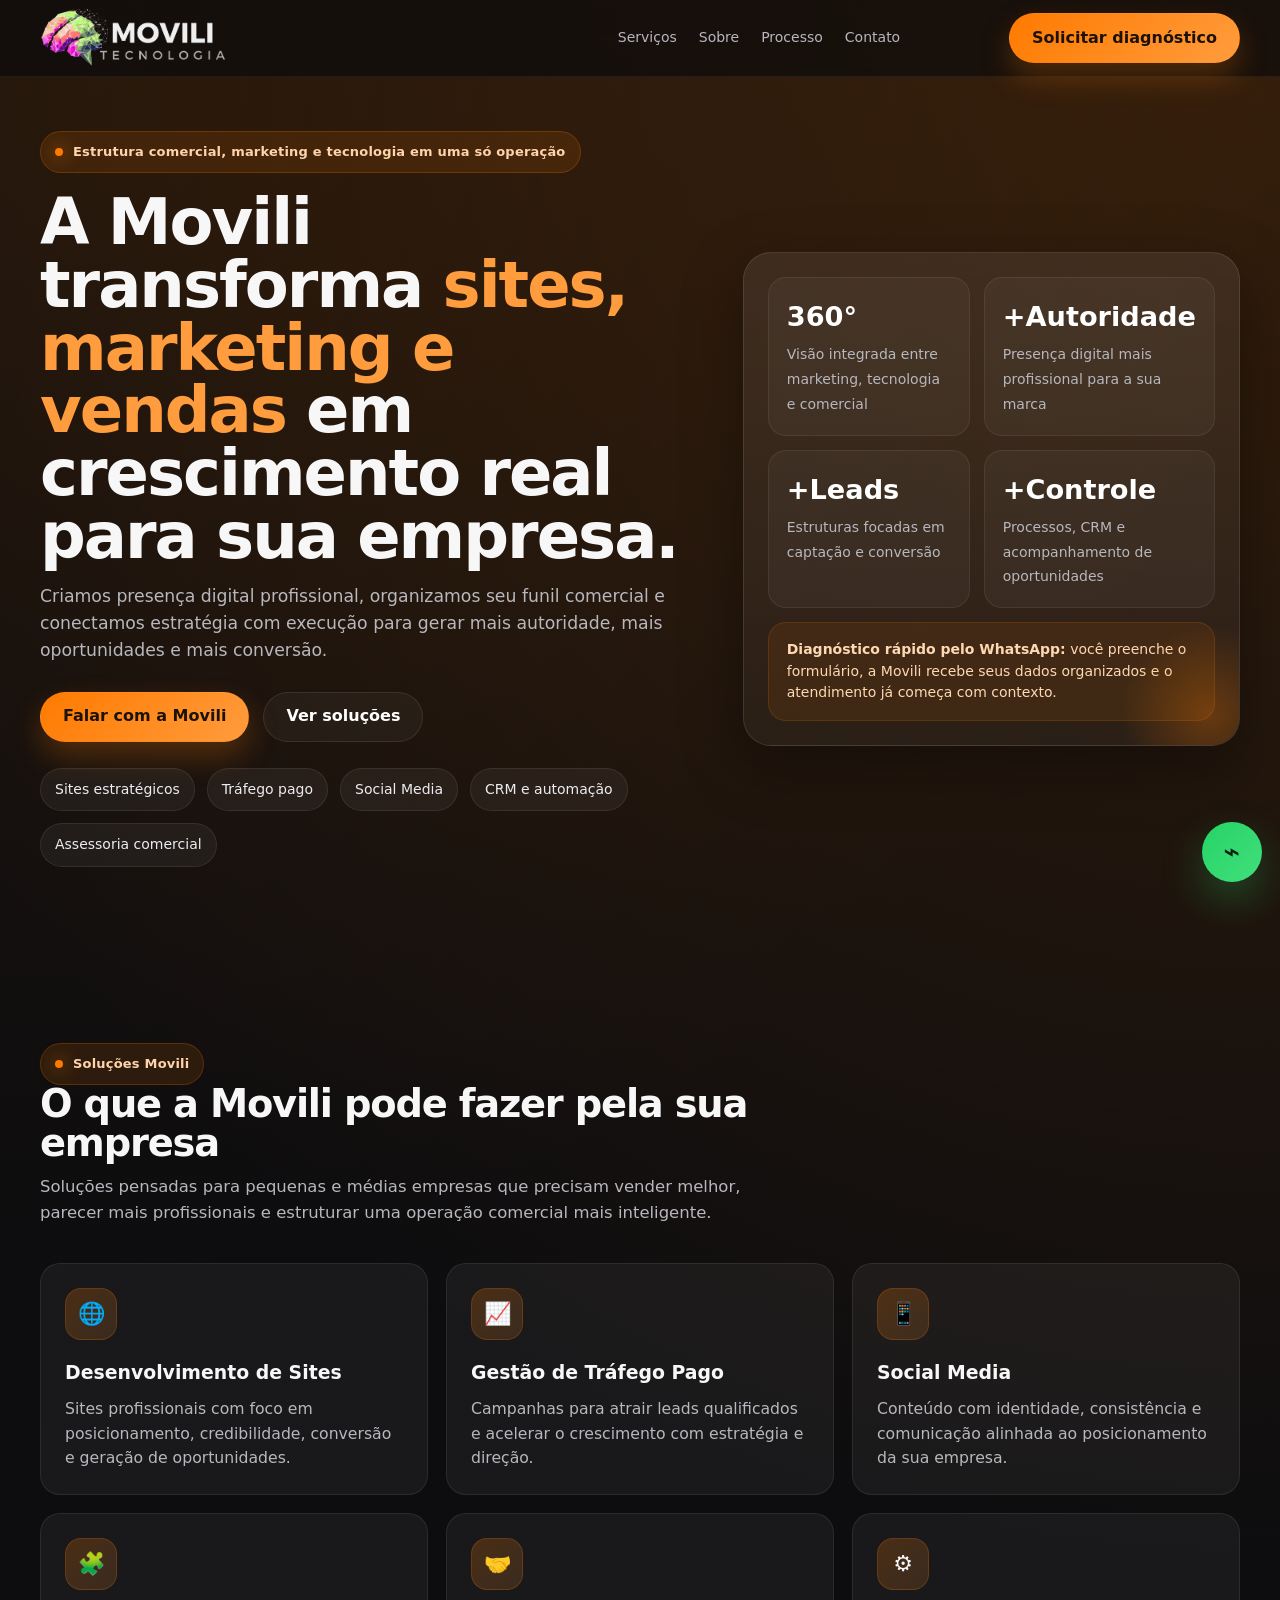
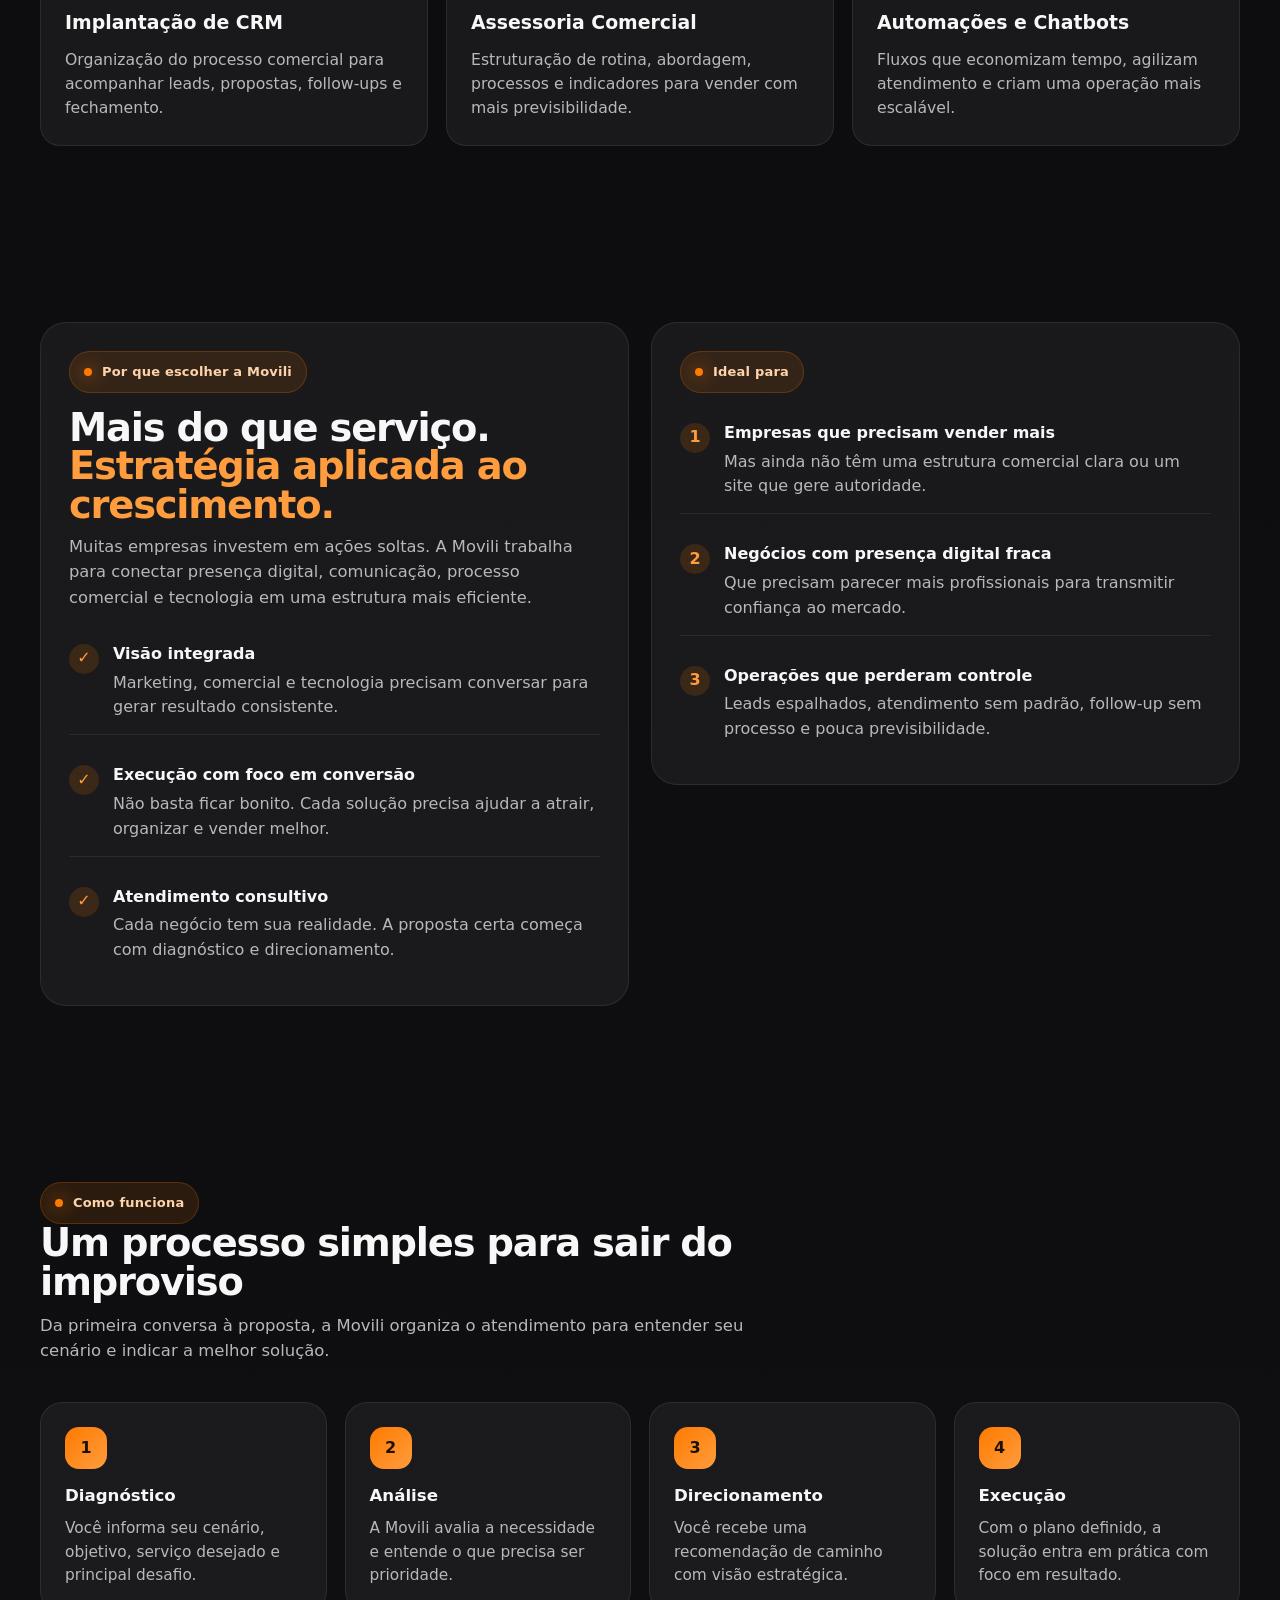
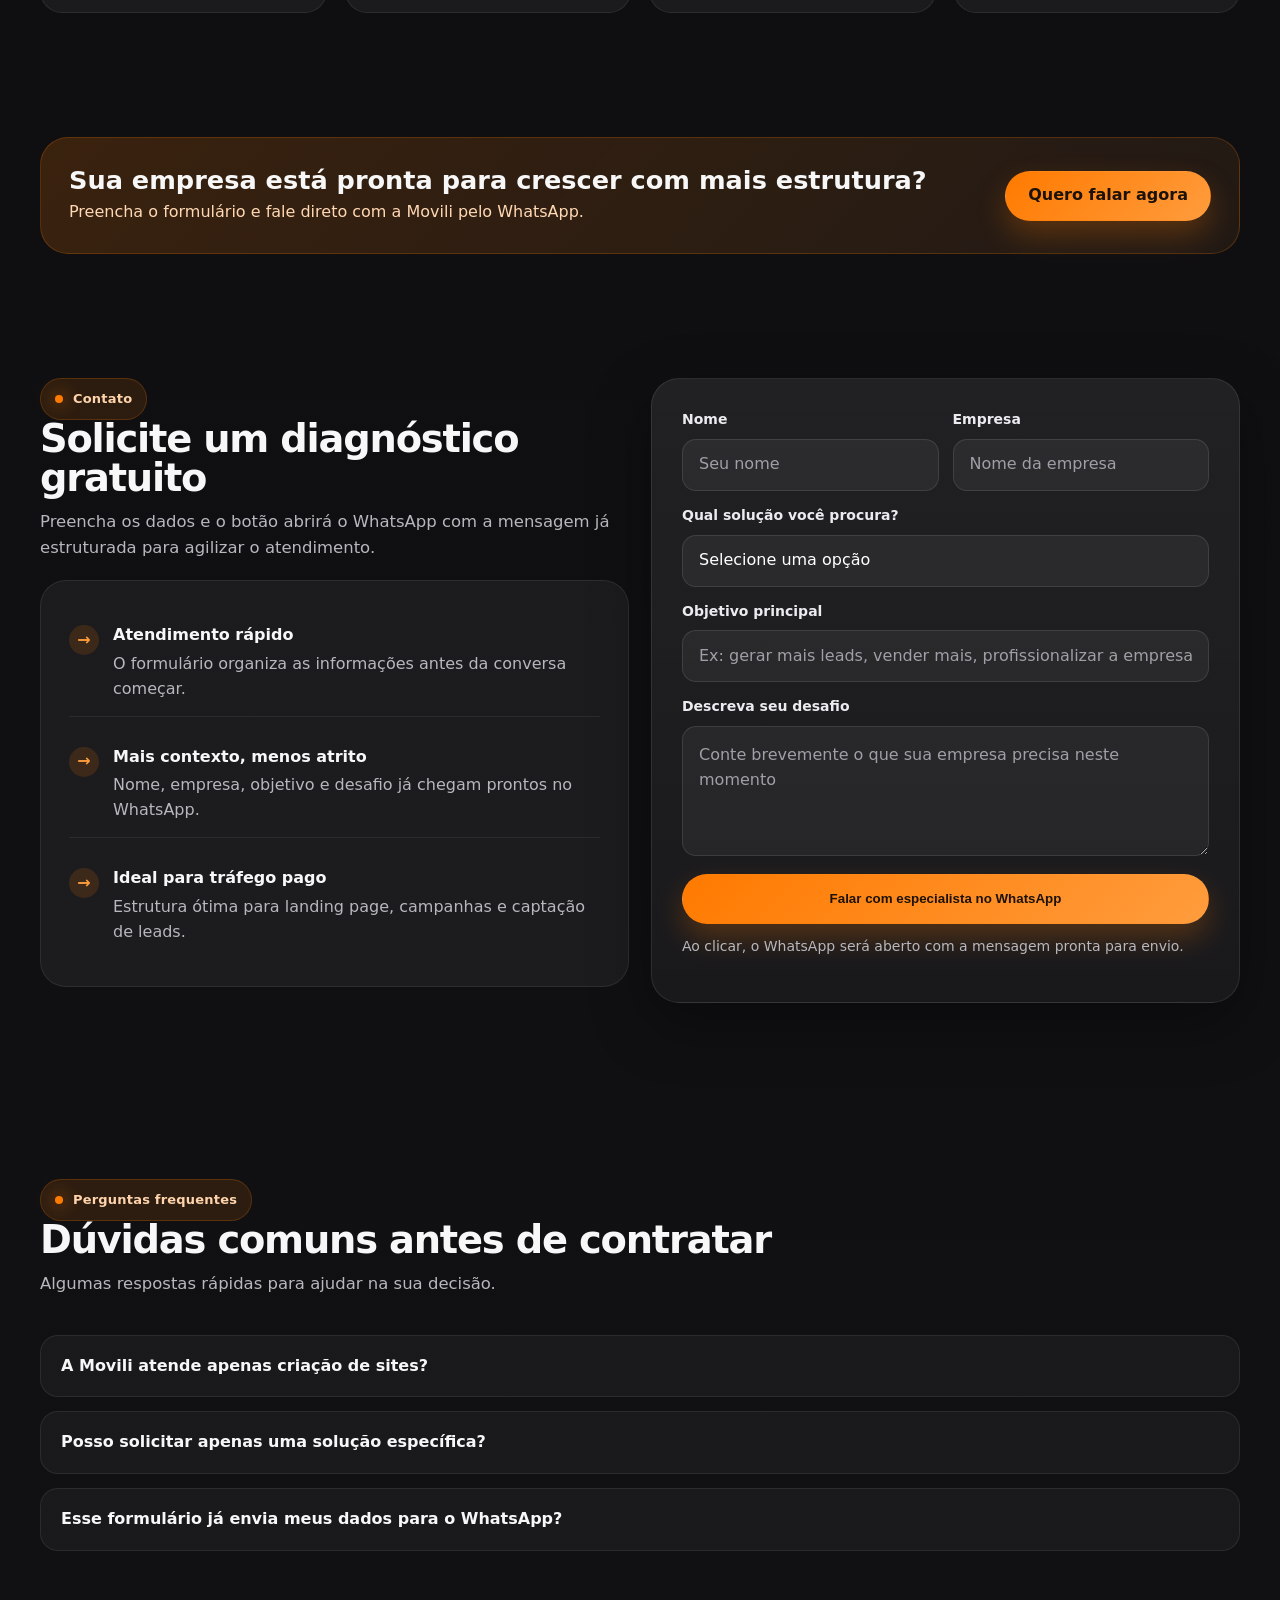
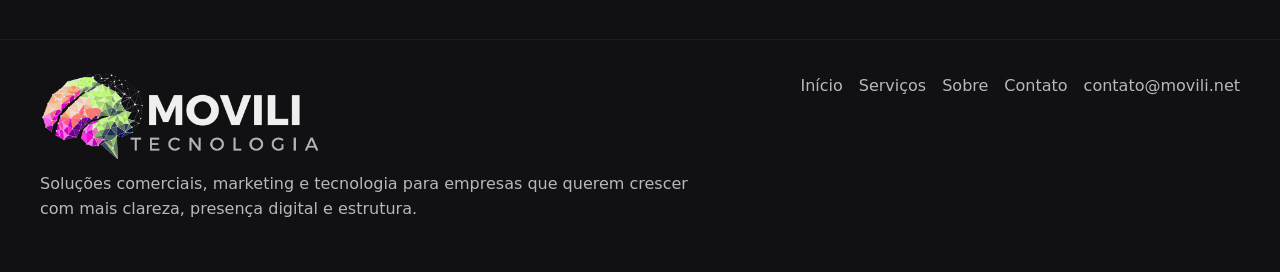
==== index.html @ 38c479e8 "Test logo" ====
<!DOCTYPE html>
<html lang="pt-BR">

<head>
    <meta charset="UTF-8" />
    <meta name="viewport" content="width=device-width, initial-scale=1.0" />
    <title>Movili Tecnologia | Marketing, Comercial e Sites que geram resultados</title>
    <meta name="description"
        content="A Movili Tecnologia ajuda empresas a vender mais com sites estratégicos, marketing digital, CRM, automações e estrutura comercial inteligente." />
    <meta name="theme-color" content="#ff7a00" />
    <style>
        :root {
            --bg: #0b0b0d;
            --bg-soft: #131316;
            --card: rgba(255, 255, 255, 0.06);
            --card-border: rgba(255, 255, 255, 0.1);
            --text: #f7f7f8;
            --muted: #b7b7bd;
            --primary: #ff7a00;
            --primary-2: #ff9c3d;
            --white: #ffffff;
            --shadow: 0 20px 60px rgba(0, 0, 0, .35);
            --radius-xl: 28px;
            --radius-lg: 20px;
            --radius-md: 14px;
            --max: 1200px;
        }

        * {
            box-sizing: border-box;
        }

        html {
            scroll-behavior: smooth;
        }

        body {
            margin: 0;
            font-family: Inter, ui-sans-serif, system-ui, -apple-system, BlinkMacSystemFont, "Segoe UI", sans-serif;
            background:
                radial-gradient(circle at top right, rgba(255, 122, 0, .18), transparent 30%),
                radial-gradient(circle at top left, rgba(255, 122, 0, .09), transparent 25%),
                linear-gradient(180deg, #0b0b0d 0%, #111114 100%);
            color: var(--text);
            line-height: 1.55;
        }

        a {
            color: inherit;
            text-decoration: none;
        }

        img {
            max-width: 100%;
            display: block;
        }

        .container {
            width: min(calc(100% - 32px), var(--max));
            margin: 0 auto;
        }

        .section {
            padding: 88px 0;
        }

        .section-sm {
            padding: 36px 0;
        }

        .badge {
            display: inline-flex;
            align-items: center;
            gap: 10px;
            padding: 10px 14px;
            border-radius: 999px;
            background: rgba(255, 122, 0, .12);
            border: 1px solid rgba(255, 122, 0, .22);
            color: #ffd4ac;
            font-weight: 600;
            font-size: 13px;
            letter-spacing: .2px;
        }

        .badge::before {
            content: "";
            width: 8px;
            height: 8px;
            border-radius: 50%;
            background: var(--primary);
            box-shadow: 0 0 18px var(--primary);
        }

        .nav-wrap {
            position: sticky;
            top: 0;
            z-index: 50;
            backdrop-filter: blur(18px);
            background: rgba(11, 11, 13, .68);
            border-bottom: 1px solid rgba(255, 255, 255, .06);
        }

        nav {
            min-height: 76px;
            display: flex;
            align-items: center;
            justify-content: space-between;
            gap: 20px;
        }

        .logo {
            display: flex;
            align-items: center;
            gap: 12px;
            font-weight: 800;
            font-size: 1.1rem;
            letter-spacing: .3px;
        }

        .logo-mark {
            width: 42px;
            height: 42px;
            border-radius: 14px;
            background: linear-gradient(135deg, var(--primary), var(--primary-2));
            display: grid;
            place-items: center;
            color: #1b1207;
            font-weight: 900;
            box-shadow: 0 10px 30px rgba(255, 122, 0, .28);
        }

        .nav-links {
            display: flex;
            align-items: center;
            gap: 22px;
            color: var(--muted);
            font-size: 14px;
        }

        .nav-links a:hover {
            color: var(--white);
        }

        .btn {
            display: inline-flex;
            align-items: center;
            justify-content: center;
            gap: 10px;
            min-height: 50px;
            padding: 0 22px;
            border-radius: 999px;
            font-weight: 700;
            border: 1px solid transparent;
            transition: .25s ease;
            cursor: pointer;
        }

        .btn-primary {
            background: linear-gradient(135deg, var(--primary), var(--primary-2));
            color: #1d1208;
            box-shadow: 0 14px 30px rgba(255, 122, 0, .25);
        }

        .btn-primary:hover {
            transform: translateY(-2px);
            box-shadow: 0 18px 35px rgba(255, 122, 0, .32);
        }

        .btn-secondary {
            background: rgba(255, 255, 255, .04);
            color: var(--white);
            border-color: rgba(255, 255, 255, .09);
        }

        .btn-secondary:hover {
            background: rgba(255, 255, 255, .08);
        }

        .hero {
            padding: 54px 0 88px;
        }

        .hero-grid {
            display: grid;
            grid-template-columns: 1.15fr .85fr;
            gap: 30px;
            align-items: center;
        }

        .hero h1 {
            margin: 18px 0 16px;
            font-size: clamp(2.6rem, 5vw, 5rem);
            line-height: .98;
            letter-spacing: -2px;
            max-width: 820px;
        }

        .hero h1 .accent {
            color: var(--primary-2);
        }

        .hero p {
            margin: 0;
            max-width: 700px;
            font-size: 1.08rem;
            color: var(--muted);
        }

        .hero-actions {
            display: flex;
            flex-wrap: wrap;
            gap: 14px;
            margin-top: 28px;
        }

        .hero-points {
            display: flex;
            flex-wrap: wrap;
            gap: 12px;
            margin-top: 26px;
        }

        .pill {
            padding: 10px 14px;
            border-radius: 999px;
            background: rgba(255, 255, 255, .05);
            border: 1px solid rgba(255, 255, 255, .08);
            color: #ececf0;
            font-size: 14px;
        }

        .hero-card,
        .card {
            background: linear-gradient(180deg, rgba(255, 255, 255, .08), rgba(255, 255, 255, .04));
            border: 1px solid var(--card-border);
            border-radius: var(--radius-xl);
            box-shadow: var(--shadow);
        }

        .hero-card {
            padding: 24px;
            position: relative;
            overflow: hidden;
        }

        .hero-card::after {
            content: "";
            position: absolute;
            inset: auto -60px -60px auto;
            width: 180px;
            height: 180px;
            background: radial-gradient(circle, rgba(255, 122, 0, .28), transparent 70%);
            pointer-events: none;
        }

        .stat-grid {
            display: grid;
            grid-template-columns: repeat(2, 1fr);
            gap: 14px;
        }

        .stat {
            padding: 18px;
            border-radius: 18px;
            background: rgba(255, 255, 255, .04);
            border: 1px solid rgba(255, 255, 255, .07);
        }

        .stat strong {
            display: block;
            font-size: 1.7rem;
            color: var(--white);
            margin-bottom: 4px;
        }

        .stat span {
            color: var(--muted);
            font-size: 14px;
        }

        .hero-mini {
            margin-top: 14px;
            padding: 16px 18px;
            border-radius: 18px;
            background: rgba(255, 122, 0, .09);
            border: 1px solid rgba(255, 122, 0, .16);
            color: #ffd8b2;
            font-size: 14px;
        }

        .section-head {
            max-width: 760px;
            margin-bottom: 38px;
        }

        .section-head h2 {
            margin: 0 0 12px;
            font-size: clamp(2rem, 3vw, 3.2rem);
            line-height: 1;
            letter-spacing: -1.2px;
        }

        .section-head p {
            margin: 0;
            color: var(--muted);
            font-size: 1.03rem;
        }

        .grid-3 {
            display: grid;
            grid-template-columns: repeat(3, 1fr);
            gap: 18px;
        }

        .service-card {
            padding: 24px;
            border-radius: var(--radius-lg);
            background: rgba(255, 255, 255, .05);
            border: 1px solid rgba(255, 255, 255, .08);
            transition: .25s ease;
        }

        .service-card:hover {
            transform: translateY(-4px);
            border-color: rgba(255, 122, 0, .25);
            box-shadow: 0 18px 40px rgba(0, 0, 0, .18);
        }

        .service-icon {
            width: 52px;
            height: 52px;
            border-radius: 16px;
            background: linear-gradient(135deg, rgba(255, 122, 0, .22), rgba(255, 156, 61, .14));
            border: 1px solid rgba(255, 122, 0, .2);
            display: grid;
            place-items: center;
            font-size: 22px;
            margin-bottom: 18px;
        }

        .service-card h3 {
            margin: 0 0 10px;
            font-size: 1.18rem;
        }

        .service-card p {
            margin: 0;
            color: var(--muted);
            font-size: .98rem;
        }

        .split {
            display: grid;
            grid-template-columns: 1fr 1fr;
            gap: 22px;
            align-items: start;
        }

        .panel {
            padding: 28px;
            border-radius: 26px;
            background: rgba(255, 255, 255, .05);
            border: 1px solid rgba(255, 255, 255, .08);
        }

        .list-clean {
            display: grid;
            gap: 14px;
            margin-top: 18px;
        }

        .list-item {
            display: flex;
            gap: 14px;
            align-items: flex-start;
            padding: 14px 0;
            border-bottom: 1px solid rgba(255, 255, 255, .07);
        }

        .list-item:last-child {
            border-bottom: 0;
        }

        .check {
            flex: 0 0 30px;
            width: 30px;
            height: 30px;
            border-radius: 999px;
            background: rgba(255, 122, 0, .15);
            color: var(--primary-2);
            display: grid;
            place-items: center;
            font-weight: 800;
            margin-top: 2px;
        }

        .list-item h4 {
            margin: 0 0 4px;
            font-size: 1rem;
        }

        .list-item p {
            margin: 0;
            color: var(--muted);
        }

        .steps {
            display: grid;
            grid-template-columns: repeat(4, 1fr);
            gap: 18px;
        }

        .step {
            padding: 24px;
            background: rgba(255, 255, 255, .05);
            border-radius: 22px;
            border: 1px solid rgba(255, 255, 255, .08);
            position: relative;
            overflow: hidden;
        }

        .step-number {
            width: 42px;
            height: 42px;
            border-radius: 14px;
            display: grid;
            place-items: center;
            margin-bottom: 14px;
            background: linear-gradient(135deg, var(--primary), var(--primary-2));
            color: #1b1207;
            font-weight: 900;
        }

        .step h3 {
            margin: 0 0 8px;
            font-size: 1.04rem;
        }

        .step p {
            margin: 0;
            color: var(--muted);
            font-size: .96rem;
        }

        .cta-band {
            padding: 28px;
            border-radius: 28px;
            background: linear-gradient(135deg, rgba(255, 122, 0, .18), rgba(255, 156, 61, .08));
            border: 1px solid rgba(255, 122, 0, .22);
            display: flex;
            justify-content: space-between;
            gap: 18px;
            align-items: center;
        }

        .cta-band h3 {
            margin: 0 0 6px;
            font-size: 1.6rem;
            line-height: 1.1;
        }

        .cta-band p {
            margin: 0;
            color: #ffd8b4;
        }

        .form-card {
            padding: 30px;
            border-radius: 28px;
            background: linear-gradient(180deg, rgba(255, 255, 255, .08), rgba(255, 255, 255, .04));
            border: 1px solid rgba(255, 255, 255, .09);
            box-shadow: var(--shadow);
        }

        .form-grid {
            display: grid;
            grid-template-columns: repeat(2, 1fr);
            gap: 14px;
        }

        .field,
        .field-full {
            display: flex;
            flex-direction: column;
            gap: 8px;
        }

        .field-full {
            grid-column: 1 / -1;
        }

        label {
            font-size: 14px;
            color: #ececf0;
            font-weight: 600;
        }

        input,
        select,
        textarea {
            width: 100%;
            min-height: 52px;
            border-radius: 14px;
            border: 1px solid rgba(255, 255, 255, .1);
            background: rgba(255, 255, 255, .05);
            color: var(--white);
            padding: 0 16px;
            outline: none;
            font: inherit;
        }

        textarea {
            min-height: 130px;
            resize: vertical;
            padding: 16px;
        }

        input::placeholder,
        textarea::placeholder {
            color: #9f9fa7;
        }

        select {
            appearance: none;
        }

        input:focus,
        select:focus,
        textarea:focus {
            border-color: rgba(255, 122, 0, .6);
            box-shadow: 0 0 0 4px rgba(255, 122, 0, .12);
        }

        .form-note {
            margin-top: 12px;
            color: var(--muted);
            font-size: 14px;
        }

        .faq {
            display: grid;
            gap: 14px;
        }

        details {
            border-radius: 18px;
            border: 1px solid rgba(255, 255, 255, .08);
            background: rgba(255, 255, 255, .04);
            padding: 18px 20px;
        }

        summary {
            cursor: pointer;
            font-weight: 700;
            list-style: none;
        }

        summary::-webkit-details-marker {
            display: none;
        }

        details p {
            margin: 12px 0 0;
            color: var(--muted);
        }

        footer {
            padding: 34px 0 50px;
            border-top: 1px solid rgba(255, 255, 255, .06);
            color: var(--muted);
        }

        .footer-grid {
            display: grid;
            grid-template-columns: 1.2fr .8fr;
            gap: 20px;
            align-items: start;
        }

        .footer-links {
            display: flex;
            flex-wrap: wrap;
            gap: 10px 16px;
            justify-content: flex-end;
        }

        .float-wa {
            position: fixed;
            right: 18px;
            bottom: 18px;
            z-index: 60;
            width: 60px;
            height: 60px;
            border-radius: 999px;
            display: grid;
            place-items: center;
            background: linear-gradient(135deg, #25d366, #42df7c);
            color: #082012;
            box-shadow: 0 18px 40px rgba(37, 211, 102, .28);
            font-size: 28px;
            font-weight: 900;
        }

        .muted {
            color: var(--muted);
        }

        .accent-text {
            color: var(--primary-2);
        }

        @media (max-width: 1080px) {

            .hero-grid,
            .split,
            .footer-grid {
                grid-template-columns: 1fr;
            }

            .steps {
                grid-template-columns: repeat(2, 1fr);
            }

            .grid-3 {
                grid-template-columns: repeat(2, 1fr);
            }
        }

        @media (max-width: 760px) {
            .nav-links {
                display: none;
            }

            .hero {
                padding-top: 28px;
            }

            .grid-3,
            .steps,
            .form-grid,
            .stat-grid {
                grid-template-columns: 1fr;
            }

            .cta-band {
                flex-direction: column;
                align-items: flex-start;
            }

            .hero h1 {
                letter-spacing: -1.4px;
            }

            .section {
                padding: 68px 0;
            }

            .form-card,
            .panel,
            .hero-card {
                padding: 22px;
            }

            .footer-links {
                justify-content: flex-start;
            }
        }
    </style>
</head>

<body>
    <div class="nav-wrap">
        <div class="container">
            <nav>
                <a href="#inicio" class="logo" aria-label="Movili Tecnologia">
                   <img src="/assets/img/logo.png" alt="Logo da Movili" width="40%" height="40%">
                </a>

                <div class="nav-links">
                    <a href="#servicos">Serviços</a>
                    <a href="#sobre">Sobre</a>
                    <a href="#processo">Processo</a>
                    <a href="#contato">Contato</a>
                </div>

                <a class="btn btn-primary" href="#contato">Solicitar diagnóstico</a>
            </nav>
        </div>
    </div>

    <main>
        <section class="hero" id="inicio">
            <div class="container hero-grid">
                <div>
                    <span class="badge">Estrutura comercial, marketing e tecnologia em uma só operação</span>
                    <h1>
                        A Movili transforma <span class="accent">sites, marketing e vendas</span> em crescimento real
                        para sua empresa.
                    </h1>
                    <p>
                        Criamos presença digital profissional, organizamos seu funil comercial e conectamos estratégia
                        com execução para gerar mais autoridade, mais oportunidades e mais conversão.
                    </p>

                    <div class="hero-actions">
                        <a class="btn btn-primary" href="#contato">Falar com a Movili</a>
                        <a class="btn btn-secondary" href="#servicos">Ver soluções</a>
                    </div>

                    <div class="hero-points">
                        <span class="pill">Sites estratégicos</span>
                        <span class="pill">Tráfego pago</span>
                        <span class="pill">Social Media</span>
                        <span class="pill">CRM e automação</span>
                        <span class="pill">Assessoria comercial</span>
                    </div>
                </div>

                <div class="hero-card">
                    <div class="stat-grid">
                        <div class="stat">
                            <strong>360°</strong>
                            <span>Visão integrada entre marketing, tecnologia e comercial</span>
                        </div>
                        <div class="stat">
                            <strong>+Autoridade</strong>
                            <span>Presença digital mais profissional para a sua marca</span>
                        </div>
                        <div class="stat">
                            <strong>+Leads</strong>
                            <span>Estruturas focadas em captação e conversão</span>
                        </div>
                        <div class="stat">
                            <strong>+Controle</strong>
                            <span>Processos, CRM e acompanhamento de oportunidades</span>
                        </div>
                    </div>

                    <div class="hero-mini">
                        <strong>Diagnóstico rápido pelo WhatsApp:</strong> você preenche o formulário, a Movili recebe
                        seus dados organizados e o atendimento já começa com contexto.
                    </div>
                </div>
            </div>
        </section>

        <section class="section" id="servicos">
            <div class="container">
                <div class="section-head">
                    <span class="badge">Soluções Movili</span>
                    <h2>O que a Movili pode fazer pela sua empresa</h2>
                    <p>
                        Soluções pensadas para pequenas e médias empresas que precisam vender melhor, parecer mais
                        profissionais e estruturar uma operação comercial mais inteligente.
                    </p>
                </div>

                <div class="grid-3">
                    <article class="service-card">
                        <div class="service-icon">🌐</div>
                        <h3>Desenvolvimento de Sites</h3>
                        <p>Sites profissionais com foco em posicionamento, credibilidade, conversão e geração de
                            oportunidades.</p>
                    </article>

                    <article class="service-card">
                        <div class="service-icon">📈</div>
                        <h3>Gestão de Tráfego Pago</h3>
                        <p>Campanhas para atrair leads qualificados e acelerar o crescimento com estratégia e direção.
                        </p>
                    </article>

                    <article class="service-card">
                        <div class="service-icon">📱</div>
                        <h3>Social Media</h3>
                        <p>Conteúdo com identidade, consistência e comunicação alinhada ao posicionamento da sua
                            empresa.</p>
                    </article>

                    <article class="service-card">
                        <div class="service-icon">🧩</div>
                        <h3>Implantação de CRM</h3>
                        <p>Organização do processo comercial para acompanhar leads, propostas, follow-ups e fechamento.
                        </p>
                    </article>

                    <article class="service-card">
                        <div class="service-icon">🤝</div>
                        <h3>Assessoria Comercial</h3>
                        <p>Estruturação de rotina, abordagem, processos e indicadores para vender com mais
                            previsibilidade.</p>
                    </article>

                    <article class="service-card">
                        <div class="service-icon">⚙️</div>
                        <h3>Automações e Chatbots</h3>
                        <p>Fluxos que economizam tempo, agilizam atendimento e criam uma operação mais escalável.</p>
                    </article>
                </div>
            </div>
        </section>

        <section class="section" id="sobre">
            <div class="container split">
                <div class="panel">
                    <span class="badge">Por que escolher a Movili</span>
                    <h2
                        style="margin:16px 0 10px; font-size:clamp(2rem,3vw,3rem); line-height:1; letter-spacing:-1.2px;">
                        Mais do que serviço. <span class="accent-text">Estratégia aplicada ao crescimento.</span></h2>
                    <p class="muted" style="margin:0; font-size:1.02rem;">
                        Muitas empresas investem em ações soltas. A Movili trabalha para conectar presença digital,
                        comunicação, processo comercial e tecnologia em uma estrutura mais eficiente.
                    </p>

                    <div class="list-clean">
                        <div class="list-item">
                            <div class="check">✓</div>
                            <div>
                                <h4>Visão integrada</h4>
                                <p>Marketing, comercial e tecnologia precisam conversar para gerar resultado
                                    consistente.</p>
                            </div>
                        </div>
                        <div class="list-item">
                            <div class="check">✓</div>
                            <div>
                                <h4>Execução com foco em conversão</h4>
                                <p>Não basta ficar bonito. Cada solução precisa ajudar a atrair, organizar e vender
                                    melhor.</p>
                            </div>
                        </div>
                        <div class="list-item">
                            <div class="check">✓</div>
                            <div>
                                <h4>Atendimento consultivo</h4>
                                <p>Cada negócio tem sua realidade. A proposta certa começa com diagnóstico e
                                    direcionamento.</p>
                            </div>
                        </div>
                    </div>
                </div>

                <div class="panel">
                    <span class="badge">Ideal para</span>
                    <div class="list-clean" style="margin-top: 14px;">
                        <div class="list-item">
                            <div class="check">1</div>
                            <div>
                                <h4>Empresas que precisam vender mais</h4>
                                <p>Mas ainda não têm uma estrutura comercial clara ou um site que gere autoridade.</p>
                            </div>
                        </div>
                        <div class="list-item">
                            <div class="check">2</div>
                            <div>
                                <h4>Negócios com presença digital fraca</h4>
                                <p>Que precisam parecer mais profissionais para transmitir confiança ao mercado.</p>
                            </div>
                        </div>
                        <div class="list-item">
                            <div class="check">3</div>
                            <div>
                                <h4>Operações que perderam controle</h4>
                                <p>Leads espalhados, atendimento sem padrão, follow-up sem processo e pouca
                                    previsibilidade.</p>
                            </div>
                        </div>
                    </div>
                </div>
            </div>
        </section>

        <section class="section" id="processo">
            <div class="container">
                <div class="section-head">
                    <span class="badge">Como funciona</span>
                    <h2>Um processo simples para sair do improviso</h2>
                    <p>Da primeira conversa à proposta, a Movili organiza o atendimento para entender seu cenário e
                        indicar a melhor solução.</p>
                </div>

                <div class="steps">
                    <article class="step">
                        <div class="step-number">1</div>
                        <h3>Diagnóstico</h3>
                        <p>Você informa seu cenário, objetivo, serviço desejado e principal desafio.</p>
                    </article>
                    <article class="step">
                        <div class="step-number">2</div>
                        <h3>Análise</h3>
                        <p>A Movili avalia a necessidade e entende o que precisa ser prioridade.</p>
                    </article>
                    <article class="step">
                        <div class="step-number">3</div>
                        <h3>Direcionamento</h3>
                        <p>Você recebe uma recomendação de caminho com visão estratégica.</p>
                    </article>
                    <article class="step">
                        <div class="step-number">4</div>
                        <h3>Execução</h3>
                        <p>Com o plano definido, a solução entra em prática com foco em resultado.</p>
                    </article>
                </div>
            </div>
        </section>

        <section class="section-sm">
            <div class="container">
                <div class="cta-band">
                    <div>
                        <h3>Sua empresa está pronta para crescer com mais estrutura?</h3>
                        <p>Preencha o formulário e fale direto com a Movili pelo WhatsApp.</p>
                    </div>
                    <a class="btn btn-primary" href="#contato">Quero falar agora</a>
                </div>
            </div>
        </section>

        <section class="section" id="contato">
            <div class="container split">
                <div>
                    <div class="section-head" style="margin-bottom: 20px;">
                        <span class="badge">Contato</span>
                        <h2>Solicite um diagnóstico gratuito</h2>
                        <p>Preencha os dados e o botão abrirá o WhatsApp com a mensagem já estruturada para agilizar o
                            atendimento.</p>
                    </div>

                    <div class="panel">
                        <div class="list-clean" style="margin-top:0;">
                            <div class="list-item">
                                <div class="check">→</div>
                                <div>
                                    <h4>Atendimento rápido</h4>
                                    <p>O formulário organiza as informações antes da conversa começar.</p>
                                </div>
                            </div>
                            <div class="list-item">
                                <div class="check">→</div>
                                <div>
                                    <h4>Mais contexto, menos atrito</h4>
                                    <p>Nome, empresa, objetivo e desafio já chegam prontos no WhatsApp.</p>
                                </div>
                            </div>
                            <div class="list-item">
                                <div class="check">→</div>
                                <div>
                                    <h4>Ideal para tráfego pago</h4>
                                    <p>Estrutura ótima para landing page, campanhas e captação de leads.</p>
                                </div>
                            </div>
                        </div>
                    </div>
                </div>

                <div class="form-card">
                    <form id="moviliWhatsForm">
                        <div class="form-grid">
                            <div class="field">
                                <label for="nome">Nome</label>
                                <input type="text" id="nome" name="nome" placeholder="Seu nome" required />
                            </div>

                            <div class="field">
                                <label for="empresa">Empresa</label>
                                <input type="text" id="empresa" name="empresa" placeholder="Nome da empresa" />
                            </div>

                            <div class="field field-full">
                                <label for="servico">Qual solução você procura?</label>
                                <select id="servico" name="servico" required>
                                    <option value="">Selecione uma opção</option>
                                    <option value="Desenvolvimento de Sites">Desenvolvimento de Sites</option>
                                    <option value="Gestão de Tráfego Pago">Gestão de Tráfego Pago</option>
                                    <option value="Social Media">Social Media</option>
                                    <option value="Implantação de CRM">Implantação de CRM</option>
                                    <option value="Assessoria Comercial">Assessoria Comercial</option>
                                    <option value="Automações e Chatbots">Automações e Chatbots</option>
                                    <option value="Assessoria Comercial + Marketing">Assessoria Comercial + Marketing
                                    </option>
                                </select>
                            </div>

                            <div class="field field-full">
                                <label for="objetivo">Objetivo principal</label>
                                <input type="text" id="objetivo" name="objetivo"
                                    placeholder="Ex: gerar mais leads, vender mais, profissionalizar a empresa" />
                            </div>

                            <div class="field field-full">
                                <label for="problema">Descreva seu desafio</label>
                                <textarea id="problema" name="problema"
                                    placeholder="Conte brevemente o que sua empresa precisa neste momento"></textarea>
                            </div>
                        </div>

                        <button class="btn btn-primary" type="submit" style="width:100%; margin-top:18px;">Falar com
                            especialista no WhatsApp</button>
                        <p class="form-note">Ao clicar, o WhatsApp será aberto com a mensagem pronta para envio.</p>
                    </form>
                </div>
            </div>
        </section>

        <section class="section">
            <div class="container">
                <div class="section-head">
                    <span class="badge">Perguntas frequentes</span>
                    <h2>Dúvidas comuns antes de contratar</h2>
                    <p>Algumas respostas rápidas para ajudar na sua decisão.</p>
                </div>

                <div class="faq">
                    <details>
                        <summary>A Movili atende apenas criação de sites?</summary>
                        <p>Não. A Movili também atua com tráfego pago, social media, CRM, automações e assessoria
                            comercial, sempre buscando integrar estratégia e execução.</p>
                    </details>
                    <details>
                        <summary>Posso solicitar apenas uma solução específica?</summary>
                        <p>Sim. O atendimento começa entendendo a sua necessidade. A partir disso, a recomendação pode
                            envolver um serviço pontual ou uma estrutura mais completa.</p>
                    </details>
                    <details>
                        <summary>Esse formulário já envia meus dados para o WhatsApp?</summary>
                        <p>Sim. Ao enviar, o site monta automaticamente a mensagem e abre a conversa no WhatsApp com
                            tudo preenchido.</p>
                    </details>
                </div>
            </div>
        </section>
    </main>

    <footer>
        <div class="container footer-grid">
            <div>
                <div class="logo" style="margin-bottom:10px;">
                    <img src="/assets/img/logo.png" alt="Logo da Movili" width="40%" height="40%">
                    <!-- <span class="logo-mark">M</span>
          <span>Movili Tecnologia</span> -->
                </div>
                <p style="margin:0; max-width: 650px;">Soluções comerciais, marketing e tecnologia para empresas que
                    querem crescer com mais clareza, presença digital e estrutura.</p>
            </div>

            <div class="footer-links">
                <a href="#inicio">Início</a>
                <a href="#servicos">Serviços</a>
                <a href="#sobre">Sobre</a>
                <a href="#contato">Contato</a>
                <a href="mailto:contato@movili.net">contato@movili.net</a>
            </div>
        </div>
    </footer>

    <a class="float-wa"
        href="https://wa.me/5561996719511?text=Ol%C3%A1%20Movili!%20Quero%20entender%20como%20voc%C3%AAs%20podem%20ajudar%20minha%20empresa."
        target="_blank" rel="noopener noreferrer" aria-label="Falar no WhatsApp">⌁</a>

    <script>
        const form = document.getElementById('moviliWhatsForm');

        form.addEventListener('submit', function (e) {
            e.preventDefault();

            const nome = document.getElementById('nome').value.trim();
            const empresa = document.getElementById('empresa').value.trim();
            const servico = document.getElementById('servico').value.trim();
            const objetivo = document.getElementById('objetivo').value.trim();
            const problema = document.getElementById('problema').value.trim();

            const mensagem = `Olá, Movili! Gostaria de solicitar um diagnóstico.\n\nNome: ${nome || '-'}\nEmpresa: ${empresa || '-'}\nServiço de interesse: ${servico || '-'}\nObjetivo principal: ${objetivo || '-'}\nDesafio atual: ${problema || '-'}\n\nVim pelo site e quero entender a melhor solução para minha empresa.`;

            const numero = '5561996719511';
            const url = `https://wa.me/${numero}?text=${encodeURIComponent(mensagem)}`;

            window.open(url, '_blank');
        });
    </script>
</body>

</html>
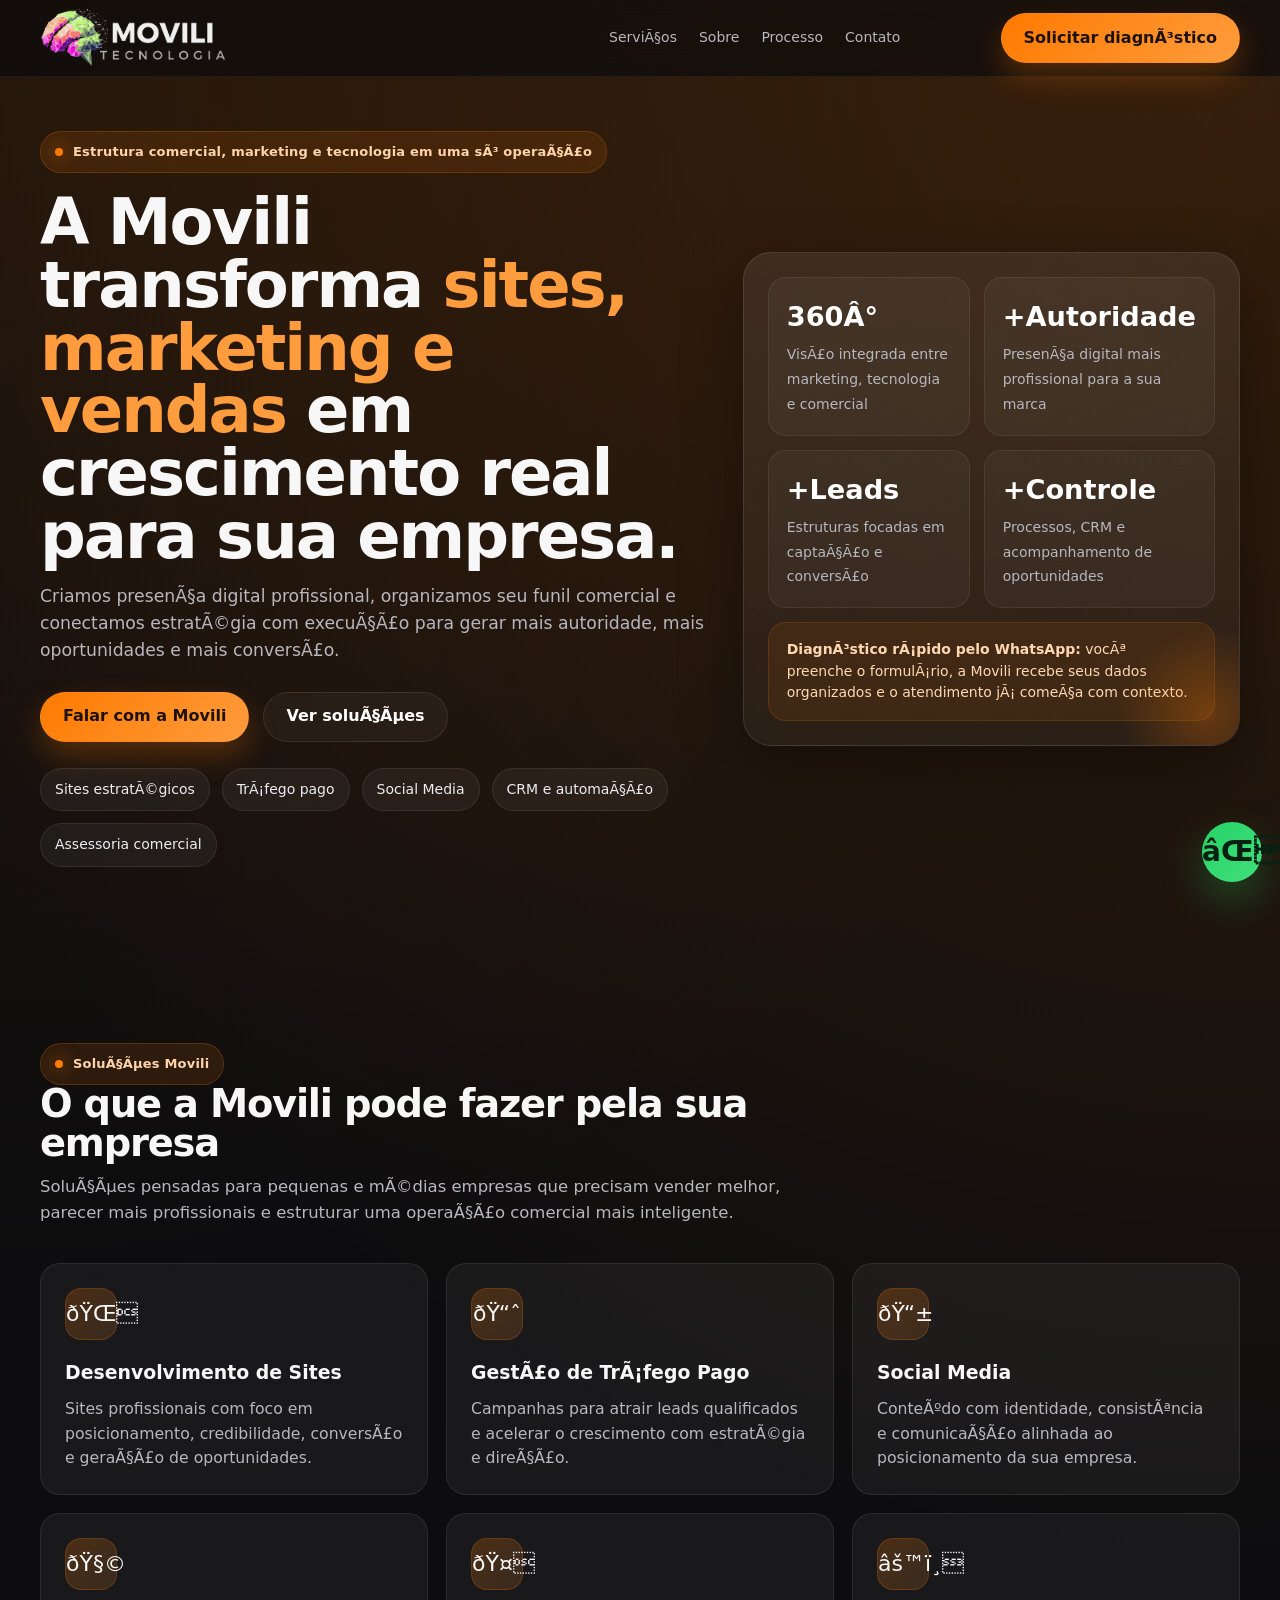
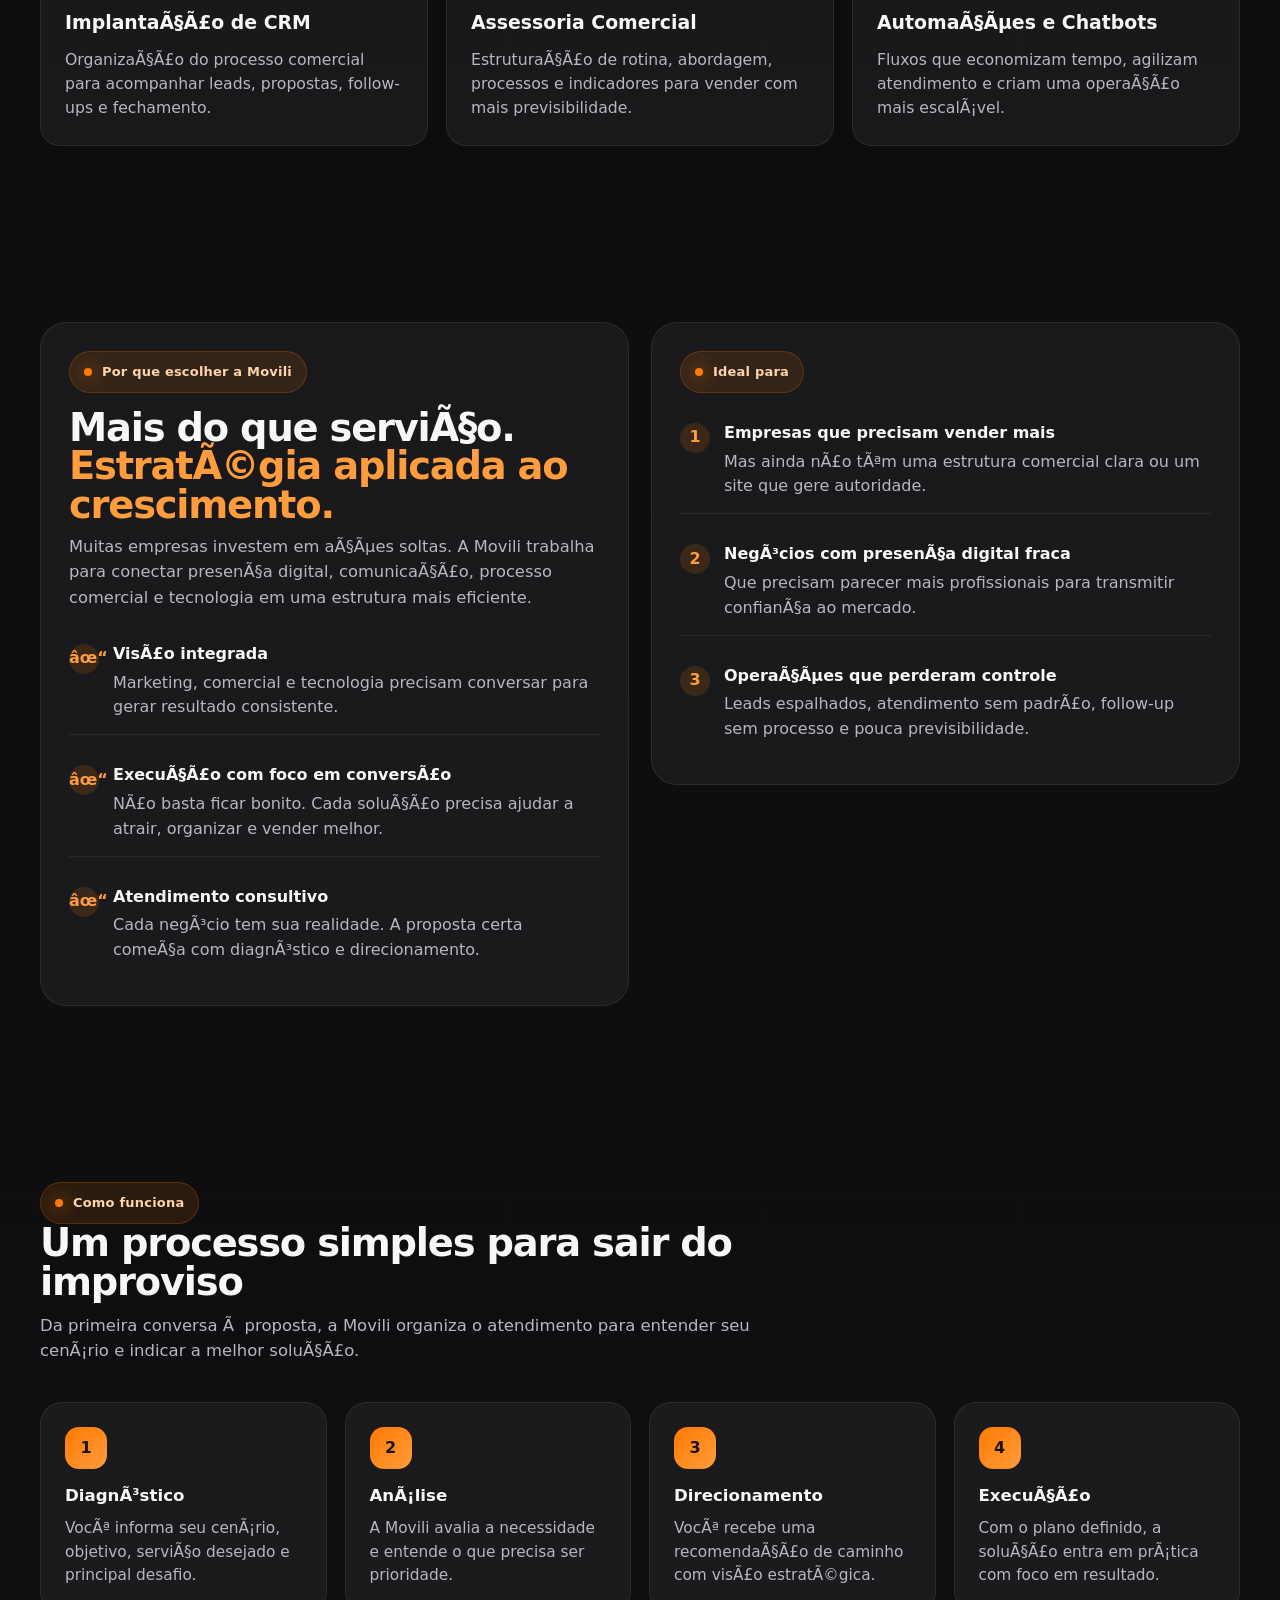
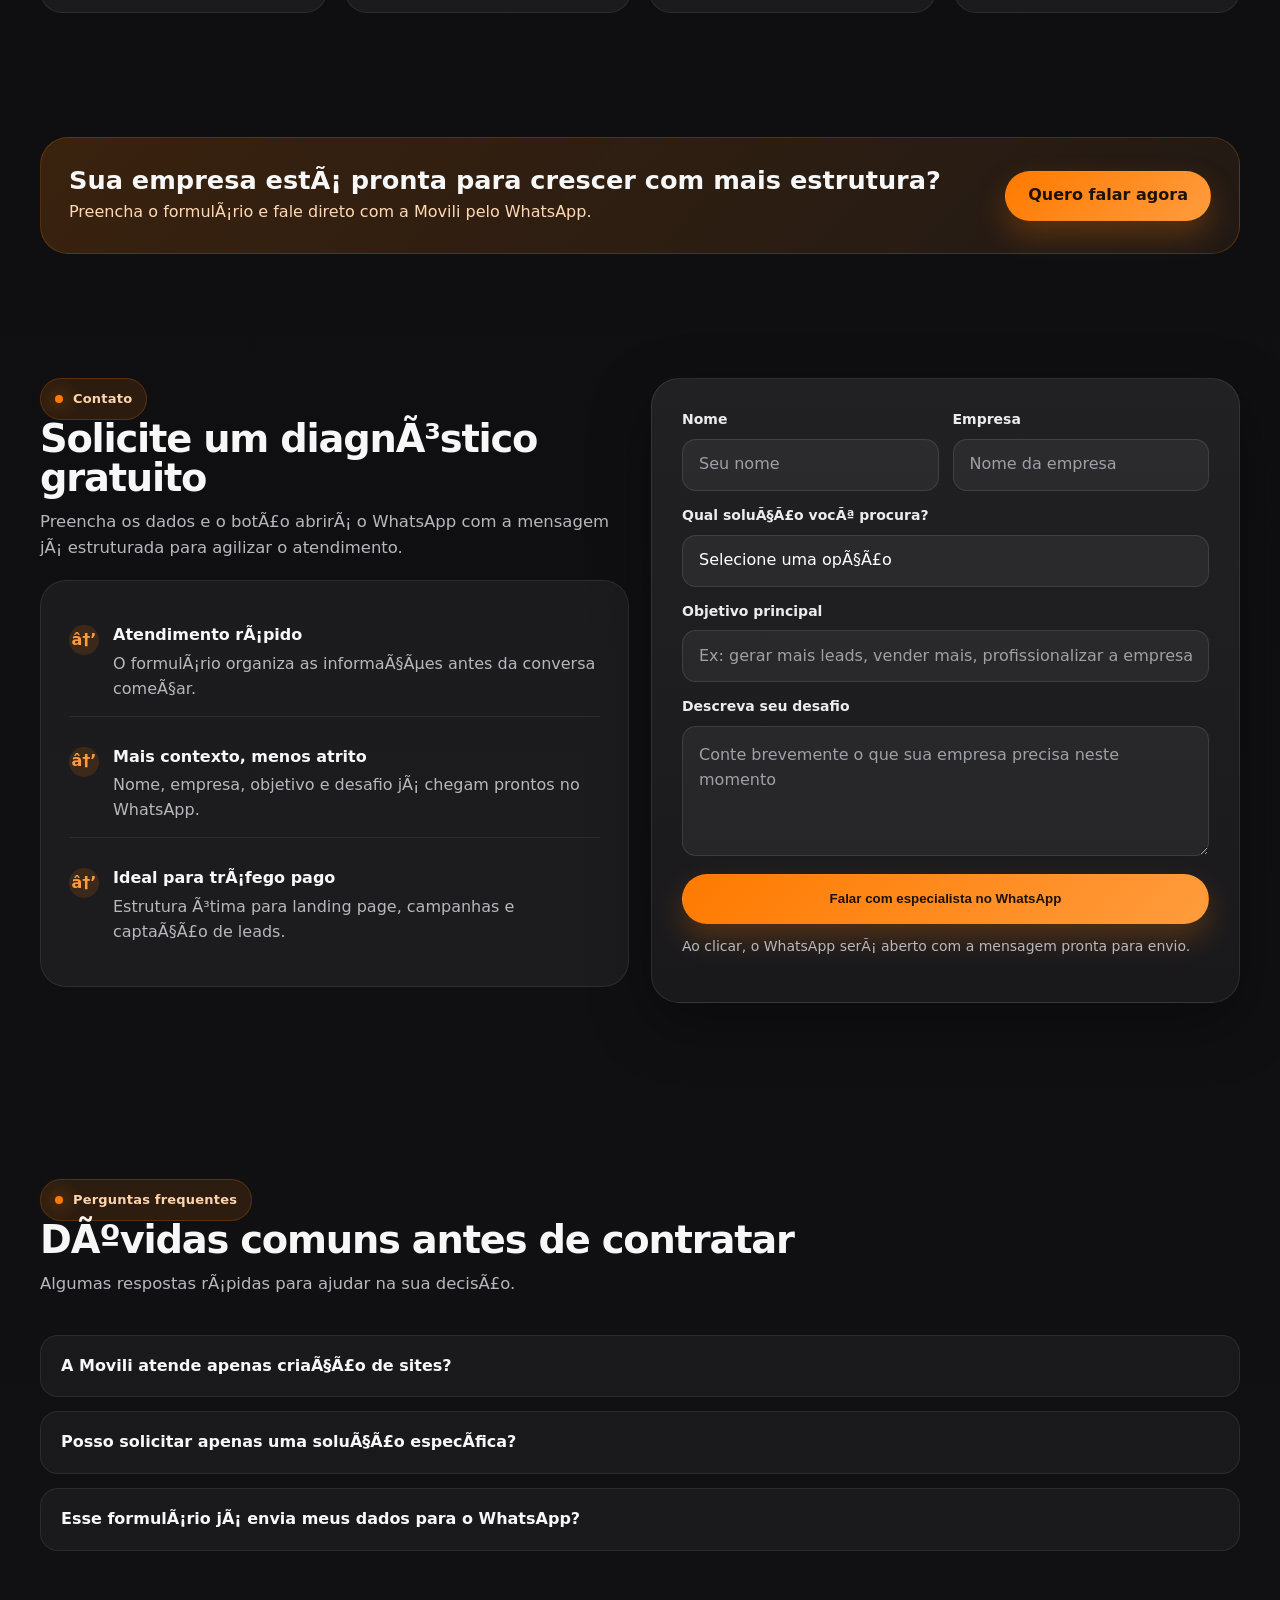
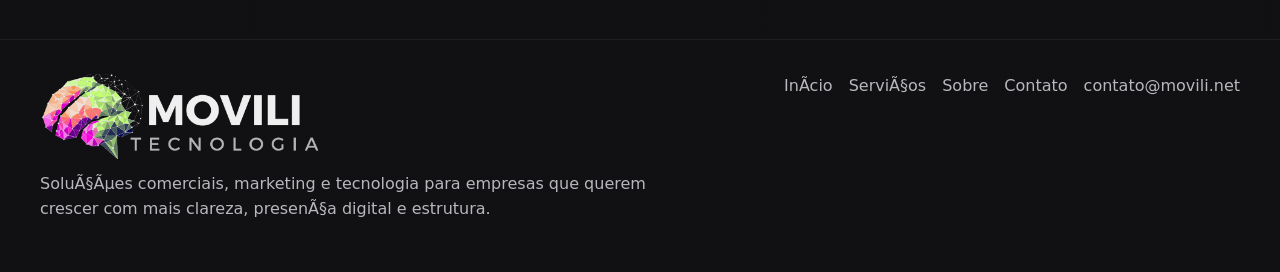
==== commit 5f38e55c: "Pixel" ====
--- a/index.html
+++ b/index.html
@@ -2,9 +2,38 @@
 <html lang="pt-BR">
 
 <head>
+    <!-- Google tag (gtag.js) -->
+    <script async src="https://www.googletagmanager.com/gtag/js?id=G-0VLHLGH1FQ"></script>
+    <script>
+        window.dataLayer = window.dataLayer || [];
+        function gtag() { dataLayer.push(arguments); }
+        gtag('js', new Date());
+
+        gtag('config', 'G-0VLHLGH1FQ');
+    </script>
+
+    <script>
+        !function (f, b, e, v, n, t, s) {
+            if (f.fbq) return; n = f.fbq = function () {
+                n.callMethod ?
+                    n.callMethod.apply(n, arguments) : n.queue.push(arguments)
+            };
+            if (!f._fbq) f._fbq = n; n.push = n; n.loaded = !0; n.version = '2.0';
+            n.queue = []; t = b.createElement(e); t.async = !0;
+            t.src = v; s = b.getElementsByTagName(e)[0];
+            s.parentNode.insertBefore(t, s)
+        }(window, document, 'script',
+            'https://connect.facebook.net/en_US/fbevents.js');
+        fbq('init', '2037314530151594');
+        fbq('track', 'PageView');
+    </script>
+    <noscript><img height="1" width="1" style="display:none"
+            src="https://www.facebook.com/tr?id=2037314530151594&ev=PageView&noscript=1" /></noscript>
+    <!-- End Meta Pixel Code -->
     <meta charset="UTF-8" />
     <meta name="viewport" content="width=device-width, initial-scale=1.0" />
     <title>Movili Tecnologia | Marketing, Comercial e Sites que geram resultados</title>
+    <link rel="icon" href="/assets/img/movili.png" type="image/png">
     <meta name="description"
         content="A Movili Tecnologia ajuda empresas a vender mais com sites estratégicos, marketing digital, CRM, automações e estrutura comercial inteligente." />
     <meta name="theme-color" content="#ff7a00" />
@@ -673,7 +702,7 @@
         <div class="container">
             <nav>
                 <a href="#inicio" class="logo" aria-label="Movili Tecnologia">
-                   <img src="/assets/img/logo.png" alt="Logo da Movili" width="40%" height="40%">
+                    <img src="/assets/img/logo.png" alt="Logo da Movili" width="40%" height="40%">
                 </a>
 
                 <div class="nav-links">
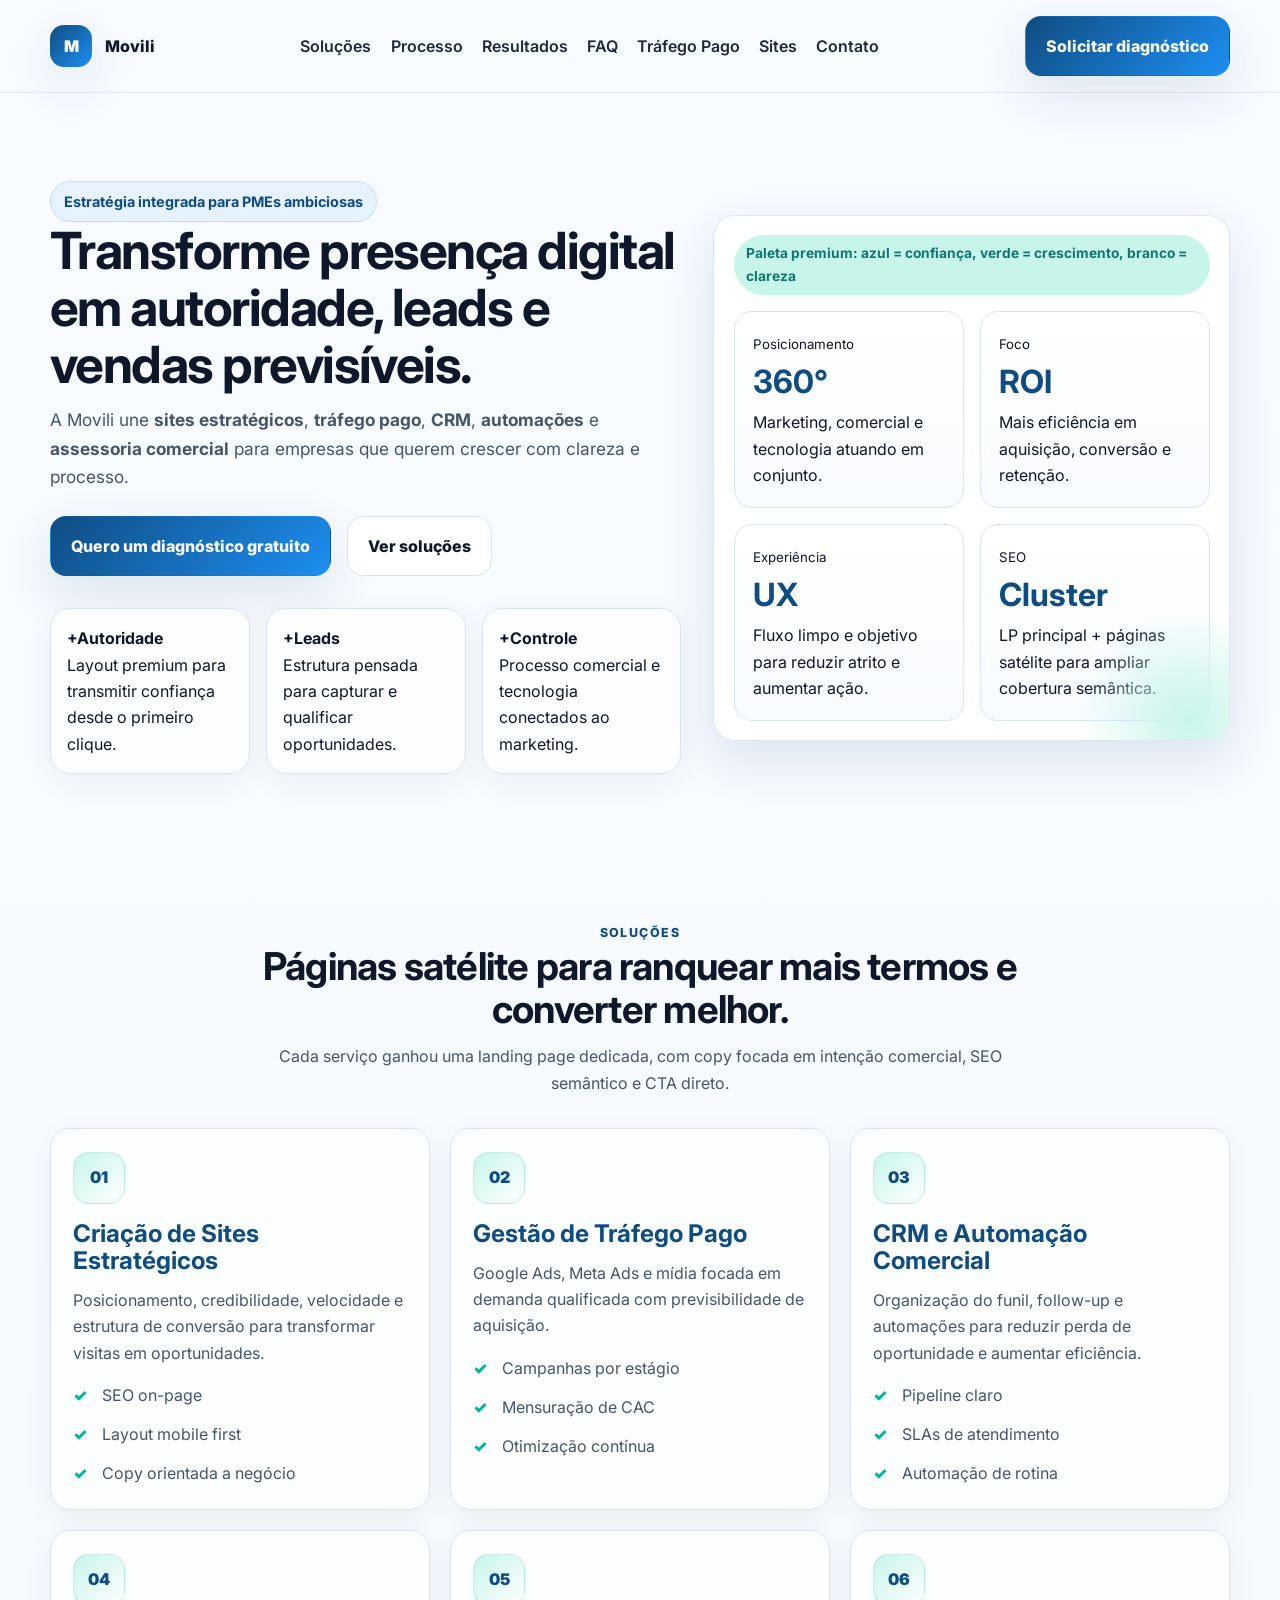
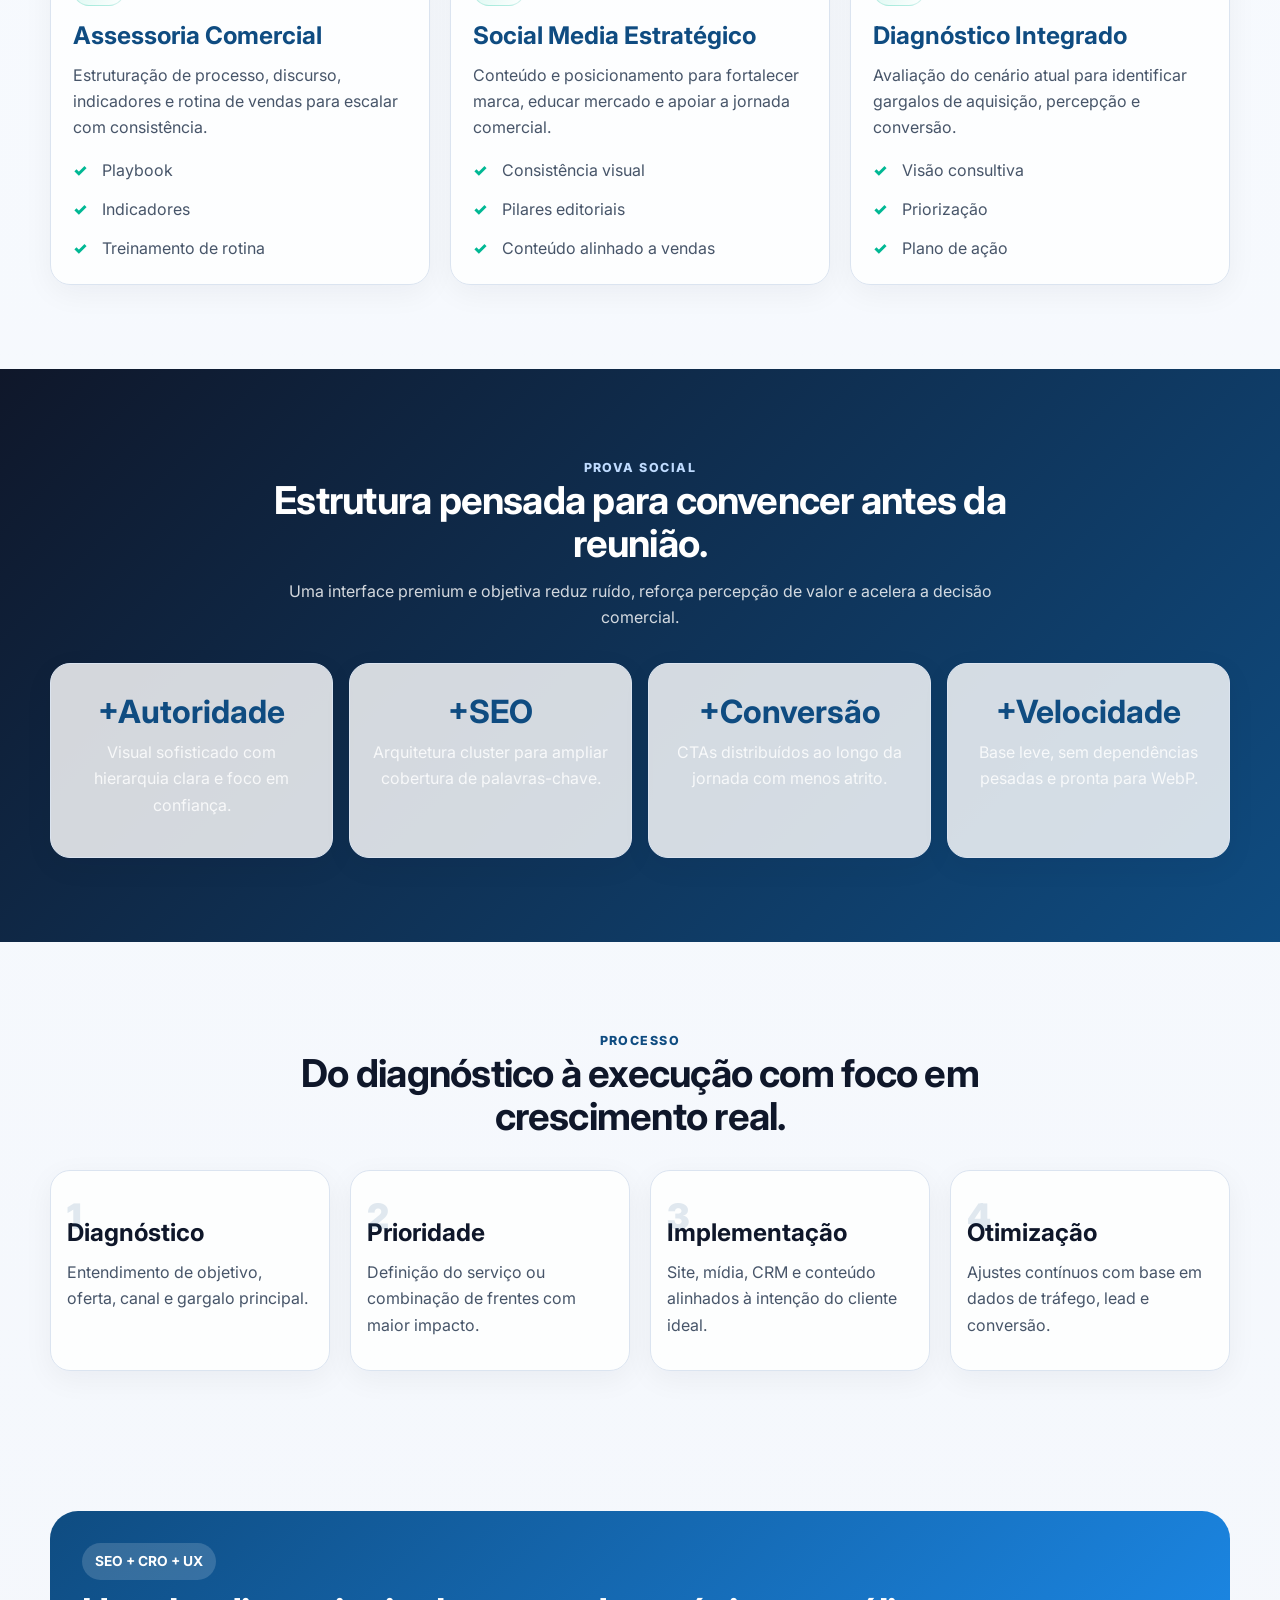
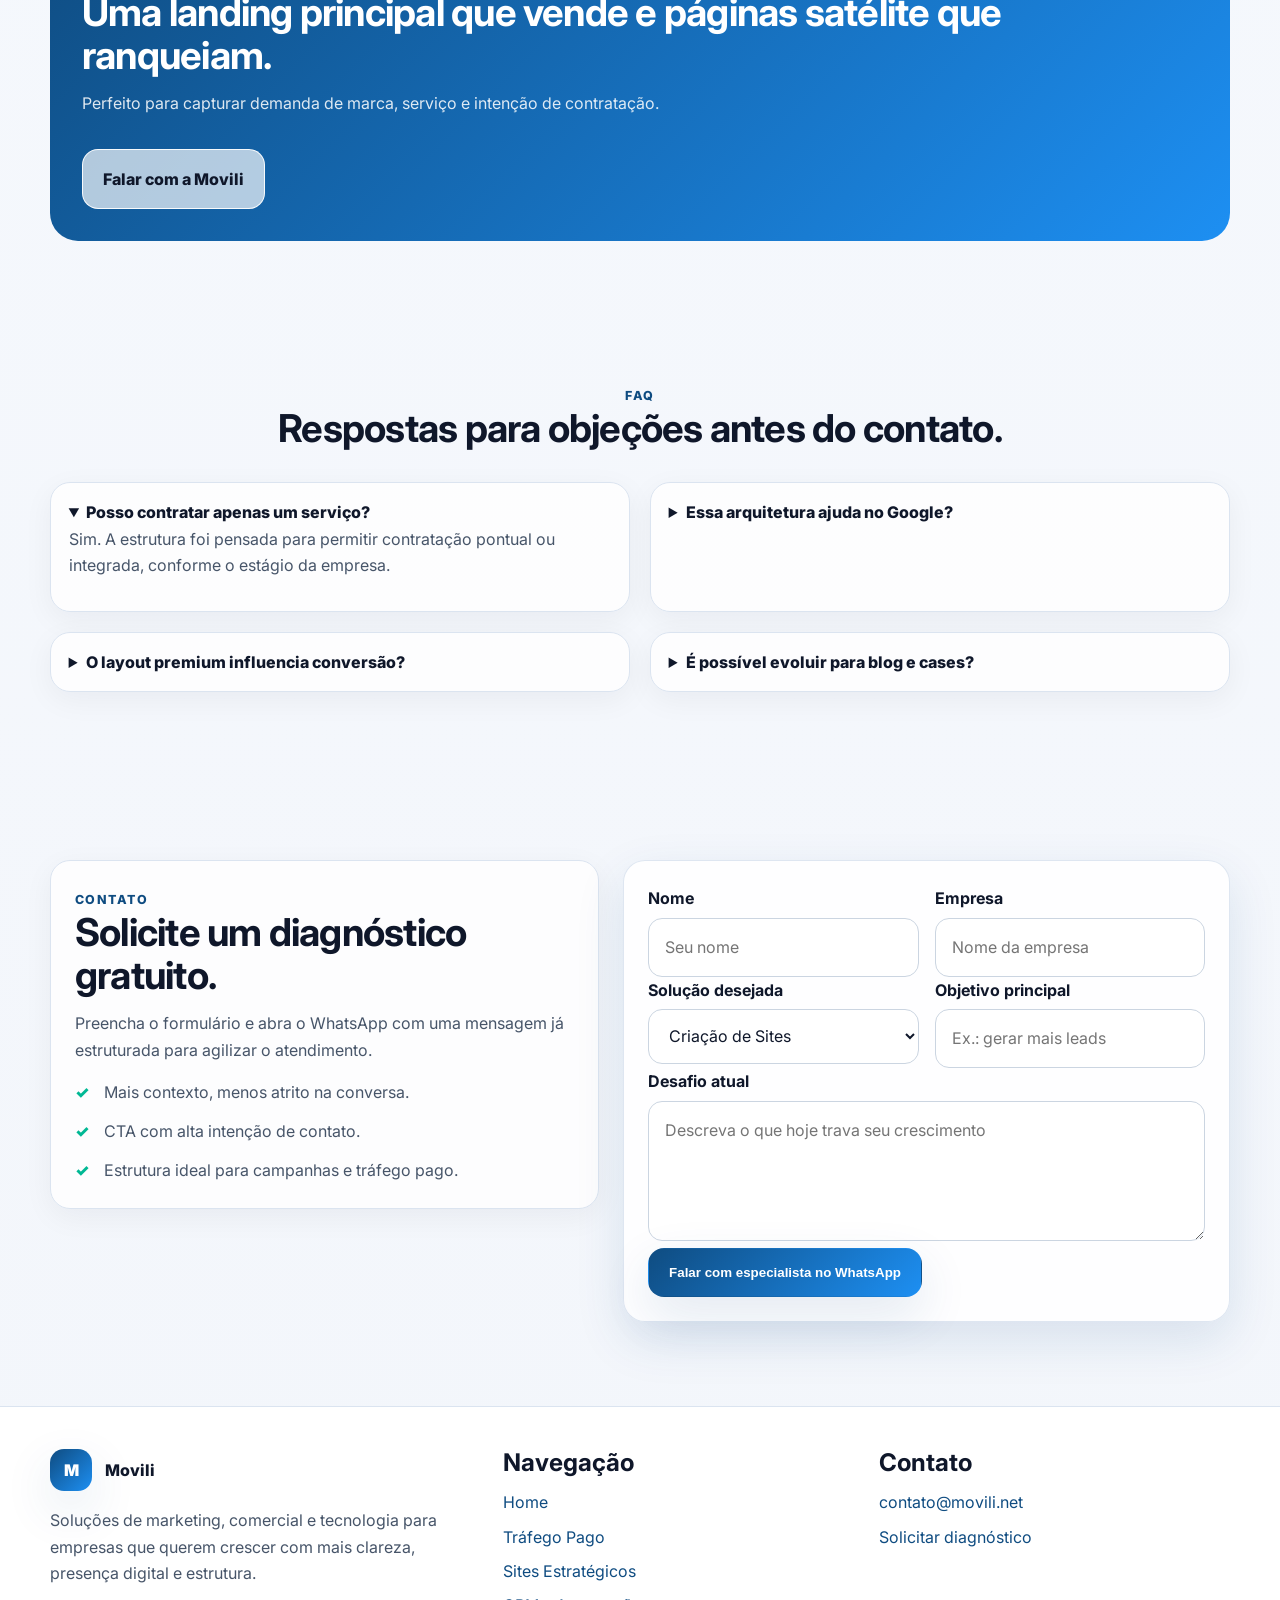
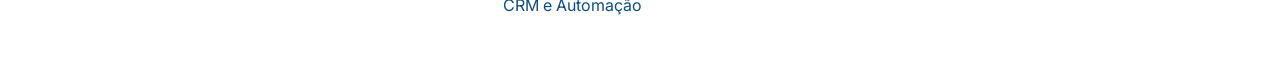
==== commit 67686afa: "teste" ====
--- a/index.html
+++ b/index.html
@@ -1,1111 +1,257 @@
-<!DOCTYPE html>
+<!doctype html>
 <html lang="pt-BR">
-
 <head>
-    <!-- Google tag (gtag.js) -->
-    <script async src="https://www.googletagmanager.com/gtag/js?id=G-0VLHLGH1FQ"></script>
-    <script>
-        window.dataLayer = window.dataLayer || [];
-        function gtag() { dataLayer.push(arguments); }
-        gtag('js', new Date());
-
-        gtag('config', 'G-0VLHLGH1FQ');
-    </script>
-
-    <script>
-        !function (f, b, e, v, n, t, s) {
-            if (f.fbq) return; n = f.fbq = function () {
-                n.callMethod ?
-                    n.callMethod.apply(n, arguments) : n.queue.push(arguments)
-            };
-            if (!f._fbq) f._fbq = n; n.push = n; n.loaded = !0; n.version = '2.0';
-            n.queue = []; t = b.createElement(e); t.async = !0;
-            t.src = v; s = b.getElementsByTagName(e)[0];
-            s.parentNode.insertBefore(t, s)
-        }(window, document, 'script',
-            'https://connect.facebook.net/en_US/fbevents.js');
-        fbq('init', '2037314530151594');
-        fbq('track', 'PageView');
-    </script>
-    <noscript><img height="1" width="1" style="display:none"
-            src="https://www.facebook.com/tr?id=2037314530151594&ev=PageView&noscript=1" /></noscript>
-    <!-- End Meta Pixel Code -->
-    <meta charset="UTF-8" />
-    <meta name="viewport" content="width=device-width, initial-scale=1.0" />
-    <title>Movili Tecnologia | Marketing, Comercial e Sites que geram resultados</title>
-    <link rel="icon" href="/assets/img/movili.png" type="image/png">
-    <meta name="description"
-        content="A Movili Tecnologia ajuda empresas a vender mais com sites estratégicos, marketing digital, CRM, automações e estrutura comercial inteligente." />
-    <meta name="theme-color" content="#ff7a00" />
-    <style>
-        :root {
-            --bg: #0b0b0d;
-            --bg-soft: #131316;
-            --card: rgba(255, 255, 255, 0.06);
-            --card-border: rgba(255, 255, 255, 0.1);
-            --text: #f7f7f8;
-            --muted: #b7b7bd;
-            --primary: #ff7a00;
-            --primary-2: #ff9c3d;
-            --white: #ffffff;
-            --shadow: 0 20px 60px rgba(0, 0, 0, .35);
-            --radius-xl: 28px;
-            --radius-lg: 20px;
-            --radius-md: 14px;
-            --max: 1200px;
-        }
-
-        * {
-            box-sizing: border-box;
-        }
-
-        html {
-            scroll-behavior: smooth;
-        }
-
-        body {
-            margin: 0;
-            font-family: Inter, ui-sans-serif, system-ui, -apple-system, BlinkMacSystemFont, "Segoe UI", sans-serif;
-            background:
-                radial-gradient(circle at top right, rgba(255, 122, 0, .18), transparent 30%),
-                radial-gradient(circle at top left, rgba(255, 122, 0, .09), transparent 25%),
-                linear-gradient(180deg, #0b0b0d 0%, #111114 100%);
-            color: var(--text);
-            line-height: 1.55;
-        }
-
-        a {
-            color: inherit;
-            text-decoration: none;
-        }
-
-        img {
-            max-width: 100%;
-            display: block;
-        }
-
-        .container {
-            width: min(calc(100% - 32px), var(--max));
-            margin: 0 auto;
-        }
-
-        .section {
-            padding: 88px 0;
-        }
-
-        .section-sm {
-            padding: 36px 0;
-        }
-
-        .badge {
-            display: inline-flex;
-            align-items: center;
-            gap: 10px;
-            padding: 10px 14px;
-            border-radius: 999px;
-            background: rgba(255, 122, 0, .12);
-            border: 1px solid rgba(255, 122, 0, .22);
-            color: #ffd4ac;
-            font-weight: 600;
-            font-size: 13px;
-            letter-spacing: .2px;
-        }
-
-        .badge::before {
-            content: "";
-            width: 8px;
-            height: 8px;
-            border-radius: 50%;
-            background: var(--primary);
-            box-shadow: 0 0 18px var(--primary);
-        }
-
-        .nav-wrap {
-            position: sticky;
-            top: 0;
-            z-index: 50;
-            backdrop-filter: blur(18px);
-            background: rgba(11, 11, 13, .68);
-            border-bottom: 1px solid rgba(255, 255, 255, .06);
-        }
-
-        nav {
-            min-height: 76px;
-            display: flex;
-            align-items: center;
-            justify-content: space-between;
-            gap: 20px;
-        }
-
-        .logo {
-            display: flex;
-            align-items: center;
-            gap: 12px;
-            font-weight: 800;
-            font-size: 1.1rem;
-            letter-spacing: .3px;
-        }
-
-        .logo-mark {
-            width: 42px;
-            height: 42px;
-            border-radius: 14px;
-            background: linear-gradient(135deg, var(--primary), var(--primary-2));
-            display: grid;
-            place-items: center;
-            color: #1b1207;
-            font-weight: 900;
-            box-shadow: 0 10px 30px rgba(255, 122, 0, .28);
-        }
-
-        .nav-links {
-            display: flex;
-            align-items: center;
-            gap: 22px;
-            color: var(--muted);
-            font-size: 14px;
-        }
-
-        .nav-links a:hover {
-            color: var(--white);
-        }
-
-        .btn {
-            display: inline-flex;
-            align-items: center;
-            justify-content: center;
-            gap: 10px;
-            min-height: 50px;
-            padding: 0 22px;
-            border-radius: 999px;
-            font-weight: 700;
-            border: 1px solid transparent;
-            transition: .25s ease;
-            cursor: pointer;
-        }
-
-        .btn-primary {
-            background: linear-gradient(135deg, var(--primary), var(--primary-2));
-            color: #1d1208;
-            box-shadow: 0 14px 30px rgba(255, 122, 0, .25);
-        }
-
-        .btn-primary:hover {
-            transform: translateY(-2px);
-            box-shadow: 0 18px 35px rgba(255, 122, 0, .32);
-        }
-
-        .btn-secondary {
-            background: rgba(255, 255, 255, .04);
-            color: var(--white);
-            border-color: rgba(255, 255, 255, .09);
-        }
-
-        .btn-secondary:hover {
-            background: rgba(255, 255, 255, .08);
-        }
-
-        .hero {
-            padding: 54px 0 88px;
-        }
-
-        .hero-grid {
-            display: grid;
-            grid-template-columns: 1.15fr .85fr;
-            gap: 30px;
-            align-items: center;
-        }
-
-        .hero h1 {
-            margin: 18px 0 16px;
-            font-size: clamp(2.6rem, 5vw, 5rem);
-            line-height: .98;
-            letter-spacing: -2px;
-            max-width: 820px;
-        }
-
-        .hero h1 .accent {
-            color: var(--primary-2);
-        }
-
-        .hero p {
-            margin: 0;
-            max-width: 700px;
-            font-size: 1.08rem;
-            color: var(--muted);
-        }
-
-        .hero-actions {
-            display: flex;
-            flex-wrap: wrap;
-            gap: 14px;
-            margin-top: 28px;
-        }
-
-        .hero-points {
-            display: flex;
-            flex-wrap: wrap;
-            gap: 12px;
-            margin-top: 26px;
-        }
-
-        .pill {
-            padding: 10px 14px;
-            border-radius: 999px;
-            background: rgba(255, 255, 255, .05);
-            border: 1px solid rgba(255, 255, 255, .08);
-            color: #ececf0;
-            font-size: 14px;
-        }
-
-        .hero-card,
-        .card {
-            background: linear-gradient(180deg, rgba(255, 255, 255, .08), rgba(255, 255, 255, .04));
-            border: 1px solid var(--card-border);
-            border-radius: var(--radius-xl);
-            box-shadow: var(--shadow);
-        }
-
-        .hero-card {
-            padding: 24px;
-            position: relative;
-            overflow: hidden;
-        }
-
-        .hero-card::after {
-            content: "";
-            position: absolute;
-            inset: auto -60px -60px auto;
-            width: 180px;
-            height: 180px;
-            background: radial-gradient(circle, rgba(255, 122, 0, .28), transparent 70%);
-            pointer-events: none;
-        }
-
-        .stat-grid {
-            display: grid;
-            grid-template-columns: repeat(2, 1fr);
-            gap: 14px;
-        }
-
-        .stat {
-            padding: 18px;
-            border-radius: 18px;
-            background: rgba(255, 255, 255, .04);
-            border: 1px solid rgba(255, 255, 255, .07);
-        }
-
-        .stat strong {
-            display: block;
-            font-size: 1.7rem;
-            color: var(--white);
-            margin-bottom: 4px;
-        }
-
-        .stat span {
-            color: var(--muted);
-            font-size: 14px;
-        }
-
-        .hero-mini {
-            margin-top: 14px;
-            padding: 16px 18px;
-            border-radius: 18px;
-            background: rgba(255, 122, 0, .09);
-            border: 1px solid rgba(255, 122, 0, .16);
-            color: #ffd8b2;
-            font-size: 14px;
-        }
-
-        .section-head {
-            max-width: 760px;
-            margin-bottom: 38px;
-        }
-
-        .section-head h2 {
-            margin: 0 0 12px;
-            font-size: clamp(2rem, 3vw, 3.2rem);
-            line-height: 1;
-            letter-spacing: -1.2px;
-        }
-
-        .section-head p {
-            margin: 0;
-            color: var(--muted);
-            font-size: 1.03rem;
-        }
-
-        .grid-3 {
-            display: grid;
-            grid-template-columns: repeat(3, 1fr);
-            gap: 18px;
-        }
-
-        .service-card {
-            padding: 24px;
-            border-radius: var(--radius-lg);
-            background: rgba(255, 255, 255, .05);
-            border: 1px solid rgba(255, 255, 255, .08);
-            transition: .25s ease;
-        }
-
-        .service-card:hover {
-            transform: translateY(-4px);
-            border-color: rgba(255, 122, 0, .25);
-            box-shadow: 0 18px 40px rgba(0, 0, 0, .18);
-        }
-
-        .service-icon {
-            width: 52px;
-            height: 52px;
-            border-radius: 16px;
-            background: linear-gradient(135deg, rgba(255, 122, 0, .22), rgba(255, 156, 61, .14));
-            border: 1px solid rgba(255, 122, 0, .2);
-            display: grid;
-            place-items: center;
-            font-size: 22px;
-            margin-bottom: 18px;
-        }
-
-        .service-card h3 {
-            margin: 0 0 10px;
-            font-size: 1.18rem;
-        }
-
-        .service-card p {
-            margin: 0;
-            color: var(--muted);
-            font-size: .98rem;
-        }
-
-        .split {
-            display: grid;
-            grid-template-columns: 1fr 1fr;
-            gap: 22px;
-            align-items: start;
-        }
-
-        .panel {
-            padding: 28px;
-            border-radius: 26px;
-            background: rgba(255, 255, 255, .05);
-            border: 1px solid rgba(255, 255, 255, .08);
-        }
-
-        .list-clean {
-            display: grid;
-            gap: 14px;
-            margin-top: 18px;
-        }
-
-        .list-item {
-            display: flex;
-            gap: 14px;
-            align-items: flex-start;
-            padding: 14px 0;
-            border-bottom: 1px solid rgba(255, 255, 255, .07);
-        }
-
-        .list-item:last-child {
-            border-bottom: 0;
-        }
-
-        .check {
-            flex: 0 0 30px;
-            width: 30px;
-            height: 30px;
-            border-radius: 999px;
-            background: rgba(255, 122, 0, .15);
-            color: var(--primary-2);
-            display: grid;
-            place-items: center;
-            font-weight: 800;
-            margin-top: 2px;
-        }
-
-        .list-item h4 {
-            margin: 0 0 4px;
-            font-size: 1rem;
-        }
-
-        .list-item p {
-            margin: 0;
-            color: var(--muted);
-        }
-
-        .steps {
-            display: grid;
-            grid-template-columns: repeat(4, 1fr);
-            gap: 18px;
-        }
-
-        .step {
-            padding: 24px;
-            background: rgba(255, 255, 255, .05);
-            border-radius: 22px;
-            border: 1px solid rgba(255, 255, 255, .08);
-            position: relative;
-            overflow: hidden;
-        }
-
-        .step-number {
-            width: 42px;
-            height: 42px;
-            border-radius: 14px;
-            display: grid;
-            place-items: center;
-            margin-bottom: 14px;
-            background: linear-gradient(135deg, var(--primary), var(--primary-2));
-            color: #1b1207;
-            font-weight: 900;
-        }
-
-        .step h3 {
-            margin: 0 0 8px;
-            font-size: 1.04rem;
-        }
-
-        .step p {
-            margin: 0;
-            color: var(--muted);
-            font-size: .96rem;
-        }
-
-        .cta-band {
-            padding: 28px;
-            border-radius: 28px;
-            background: linear-gradient(135deg, rgba(255, 122, 0, .18), rgba(255, 156, 61, .08));
-            border: 1px solid rgba(255, 122, 0, .22);
-            display: flex;
-            justify-content: space-between;
-            gap: 18px;
-            align-items: center;
-        }
-
-        .cta-band h3 {
-            margin: 0 0 6px;
-            font-size: 1.6rem;
-            line-height: 1.1;
-        }
-
-        .cta-band p {
-            margin: 0;
-            color: #ffd8b4;
-        }
-
-        .form-card {
-            padding: 30px;
-            border-radius: 28px;
-            background: linear-gradient(180deg, rgba(255, 255, 255, .08), rgba(255, 255, 255, .04));
-            border: 1px solid rgba(255, 255, 255, .09);
-            box-shadow: var(--shadow);
-        }
-
-        .form-grid {
-            display: grid;
-            grid-template-columns: repeat(2, 1fr);
-            gap: 14px;
-        }
-
-        .field,
-        .field-full {
-            display: flex;
-            flex-direction: column;
-            gap: 8px;
-        }
-
-        .field-full {
-            grid-column: 1 / -1;
-        }
-
-        label {
-            font-size: 14px;
-            color: #ececf0;
-            font-weight: 600;
-        }
-
-        input,
-        select,
-        textarea {
-            width: 100%;
-            min-height: 52px;
-            border-radius: 14px;
-            border: 1px solid rgba(255, 255, 255, .1);
-            background: rgba(255, 255, 255, .05);
-            color: var(--white);
-            padding: 0 16px;
-            outline: none;
-            font: inherit;
-        }
-
-        textarea {
-            min-height: 130px;
-            resize: vertical;
-            padding: 16px;
-        }
-
-        input::placeholder,
-        textarea::placeholder {
-            color: #9f9fa7;
-        }
-
-        select {
-            appearance: none;
-        }
-
-        input:focus,
-        select:focus,
-        textarea:focus {
-            border-color: rgba(255, 122, 0, .6);
-            box-shadow: 0 0 0 4px rgba(255, 122, 0, .12);
-        }
-
-        .form-note {
-            margin-top: 12px;
-            color: var(--muted);
-            font-size: 14px;
-        }
-
-        .faq {
-            display: grid;
-            gap: 14px;
-        }
-
-        details {
-            border-radius: 18px;
-            border: 1px solid rgba(255, 255, 255, .08);
-            background: rgba(255, 255, 255, .04);
-            padding: 18px 20px;
-        }
-
-        summary {
-            cursor: pointer;
-            font-weight: 700;
-            list-style: none;
-        }
-
-        summary::-webkit-details-marker {
-            display: none;
-        }
-
-        details p {
-            margin: 12px 0 0;
-            color: var(--muted);
-        }
-
-        footer {
-            padding: 34px 0 50px;
-            border-top: 1px solid rgba(255, 255, 255, .06);
-            color: var(--muted);
-        }
-
-        .footer-grid {
-            display: grid;
-            grid-template-columns: 1.2fr .8fr;
-            gap: 20px;
-            align-items: start;
-        }
-
-        .footer-links {
-            display: flex;
-            flex-wrap: wrap;
-            gap: 10px 16px;
-            justify-content: flex-end;
-        }
-
-        .float-wa {
-            position: fixed;
-            right: 18px;
-            bottom: 18px;
-            z-index: 60;
-            width: 60px;
-            height: 60px;
-            border-radius: 999px;
-            display: grid;
-            place-items: center;
-            background: linear-gradient(135deg, #25d366, #42df7c);
-            color: #082012;
-            box-shadow: 0 18px 40px rgba(37, 211, 102, .28);
-            font-size: 28px;
-            font-weight: 900;
-        }
-
-        .muted {
-            color: var(--muted);
-        }
-
-        .accent-text {
-            color: var(--primary-2);
-        }
-
-        @media (max-width: 1080px) {
-
-            .hero-grid,
-            .split,
-            .footer-grid {
-                grid-template-columns: 1fr;
-            }
-
-            .steps {
-                grid-template-columns: repeat(2, 1fr);
-            }
-
-            .grid-3 {
-                grid-template-columns: repeat(2, 1fr);
-            }
-        }
-
-        @media (max-width: 760px) {
-            .nav-links {
-                display: none;
-            }
-
-            .hero {
-                padding-top: 28px;
-            }
-
-            .grid-3,
-            .steps,
-            .form-grid,
-            .stat-grid {
-                grid-template-columns: 1fr;
-            }
-
-            .cta-band {
-                flex-direction: column;
-                align-items: flex-start;
-            }
-
-            .hero h1 {
-                letter-spacing: -1.4px;
-            }
-
-            .section {
-                padding: 68px 0;
-            }
-
-            .form-card,
-            .panel,
-            .hero-card {
-                padding: 22px;
-            }
-
-            .footer-links {
-                justify-content: flex-start;
-            }
-        }
-    </style>
+  <meta charset="utf-8">
+  <meta name="viewport" content="width=device-width, initial-scale=1">
+  <title>Marketing, Comercial e Tecnologia para Crescimento Real | Movili</title>
+  <meta name="description" content="Landing page premium da Movili com foco em SEO, geração de leads, tráfego pago, sites que convertem, CRM e assessoria comercial.">
+  <meta name="robots" content="index,follow,max-image-preview:large,max-snippet:-1,max-video-preview:-1">
+  <link rel="canonical" href="https://movili.net/">
+  <meta property="og:type" content="website">
+  <meta property="og:locale" content="pt_BR">
+  <meta property="og:site_name" content="Movili">
+  <meta property="og:title" content="Marketing, Comercial e Tecnologia para Crescimento Real | Movili">
+  <meta property="og:description" content="Landing page premium da Movili com foco em SEO, geração de leads, tráfego pago, sites que convertem, CRM e assessoria comercial.">
+  <meta property="og:url" content="https://movili.net/">
+  <meta name="twitter:card" content="summary_large_image">
+  <meta name="twitter:title" content="Marketing, Comercial e Tecnologia para Crescimento Real | Movili">
+  <meta name="twitter:description" content="Landing page premium da Movili com foco em SEO, geração de leads, tráfego pago, sites que convertem, CRM e assessoria comercial.">
+  <link rel="preconnect" href="https://fonts.googleapis.com">
+  <link rel="preconnect" href="https://fonts.gstatic.com" crossorigin>
+  <link href="https://fonts.googleapis.com/css2?family=Inter:wght@400;500;600;700;800;900&display=swap" rel="stylesheet">
+  <link rel="stylesheet" href="/assets/css/styles.css">
+  <script type="application/ld+json">{
+  "@context": "https://schema.org",
+  "@graph": [
+    {
+      "@type": "Organization",
+      "name": "Movili",
+      "url": "https://movili.net/",
+      "logo": "https://movili.net/assets/img/logo.png",
+      "email": "contato@movili.net"
+    },
+    {
+      "@type": "ProfessionalService",
+      "name": "Movili",
+      "url": "https://movili.net/",
+      "description": "Marketing, comercial e tecnologia em uma operação integrada para gerar autoridade, leads e conversão.",
+      "areaServed": "Brasil",
+      "serviceType": ["Tráfego pago", "Criação de sites", "CRM e automação", "Assessoria comercial", "Social media"]
+    },
+    {
+      "@type": "FAQPage",
+      "mainEntity": [
+        {"@type":"Question","name":"A Movili atende só criação de sites?","acceptedAnswer":{"@type":"Answer","text":"Não. A Movili integra sites, tráfego pago, CRM, automações, social media e assessoria comercial."}},
+        {"@type":"Question","name":"Quanto tempo leva para ver resultado?","acceptedAnswer":{"@type":"Answer","text":"Depende da maturidade do negócio e do serviço contratado, mas as primeiras evoluções costumam aparecer nas primeiras semanas de execução estruturada."}},
+        {"@type":"Question","name":"Posso contratar apenas uma solução?","acceptedAnswer":{"@type":"Answer","text":"Sim. O diagnóstico aponta a prioridade e a empresa pode contratar um serviço pontual ou uma estrutura integrada."}}
+      ]
+    }
+  ]
+}</script>
 </head>
-
-<body>
-    <div class="nav-wrap">
-        <div class="container">
-            <nav>
-                <a href="#inicio" class="logo" aria-label="Movili Tecnologia">
-                    <img src="/assets/img/logo.png" alt="Logo da Movili" width="40%" height="40%">
-                </a>
-
-                <div class="nav-links">
-                    <a href="#servicos">Serviços</a>
-                    <a href="#sobre">Sobre</a>
-                    <a href="#processo">Processo</a>
-                    <a href="#contato">Contato</a>
-                </div>
-
-                <a class="btn btn-primary" href="#contato">Solicitar diagnóstico</a>
-            </nav>
-        </div>
-    </div>
-
-    <main>
-        <section class="hero" id="inicio">
-            <div class="container hero-grid">
-                <div>
-                    <span class="badge">Estrutura comercial, marketing e tecnologia em uma só operação</span>
-                    <h1>
-                        A Movili transforma <span class="accent">sites, marketing e vendas</span> em crescimento real
-                        para sua empresa.
-                    </h1>
-                    <p>
-                        Criamos presença digital profissional, organizamos seu funil comercial e conectamos estratégia
-                        com execução para gerar mais autoridade, mais oportunidades e mais conversão.
-                    </p>
-
-                    <div class="hero-actions">
-                        <a class="btn btn-primary" href="#contato">Falar com a Movili</a>
-                        <a class="btn btn-secondary" href="#servicos">Ver soluções</a>
-                    </div>
-
-                    <div class="hero-points">
-                        <span class="pill">Sites estratégicos</span>
-                        <span class="pill">Tráfego pago</span>
-                        <span class="pill">Social Media</span>
-                        <span class="pill">CRM e automação</span>
-                        <span class="pill">Assessoria comercial</span>
-                    </div>
-                </div>
-
-                <div class="hero-card">
-                    <div class="stat-grid">
-                        <div class="stat">
-                            <strong>360°</strong>
-                            <span>Visão integrada entre marketing, tecnologia e comercial</span>
-                        </div>
-                        <div class="stat">
-                            <strong>+Autoridade</strong>
-                            <span>Presença digital mais profissional para a sua marca</span>
-                        </div>
-                        <div class="stat">
-                            <strong>+Leads</strong>
-                            <span>Estruturas focadas em captação e conversão</span>
-                        </div>
-                        <div class="stat">
-                            <strong>+Controle</strong>
-                            <span>Processos, CRM e acompanhamento de oportunidades</span>
-                        </div>
-                    </div>
-
-                    <div class="hero-mini">
-                        <strong>Diagnóstico rápido pelo WhatsApp:</strong> você preenche o formulário, a Movili recebe
-                        seus dados organizados e o atendimento já começa com contexto.
-                    </div>
-                </div>
-            </div>
-        </section>
-
-        <section class="section" id="servicos">
-            <div class="container">
-                <div class="section-head">
-                    <span class="badge">Soluções Movili</span>
-                    <h2>O que a Movili pode fazer pela sua empresa</h2>
-                    <p>
-                        Soluções pensadas para pequenas e médias empresas que precisam vender melhor, parecer mais
-                        profissionais e estruturar uma operação comercial mais inteligente.
-                    </p>
-                </div>
-
-                <div class="grid-3">
-                    <article class="service-card">
-                        <div class="service-icon">🌐</div>
-                        <h3>Desenvolvimento de Sites</h3>
-                        <p>Sites profissionais com foco em posicionamento, credibilidade, conversão e geração de
-                            oportunidades.</p>
-                    </article>
-
-                    <article class="service-card">
-                        <div class="service-icon">📈</div>
-                        <h3>Gestão de Tráfego Pago</h3>
-                        <p>Campanhas para atrair leads qualificados e acelerar o crescimento com estratégia e direção.
-                        </p>
-                    </article>
-
-                    <article class="service-card">
-                        <div class="service-icon">📱</div>
-                        <h3>Social Media</h3>
-                        <p>Conteúdo com identidade, consistência e comunicação alinhada ao posicionamento da sua
-                            empresa.</p>
-                    </article>
-
-                    <article class="service-card">
-                        <div class="service-icon">🧩</div>
-                        <h3>Implantação de CRM</h3>
-                        <p>Organização do processo comercial para acompanhar leads, propostas, follow-ups e fechamento.
-                        </p>
-                    </article>
-
-                    <article class="service-card">
-                        <div class="service-icon">🤝</div>
-                        <h3>Assessoria Comercial</h3>
-                        <p>Estruturação de rotina, abordagem, processos e indicadores para vender com mais
-                            previsibilidade.</p>
-                    </article>
-
-                    <article class="service-card">
-                        <div class="service-icon">⚙️</div>
-                        <h3>Automações e Chatbots</h3>
-                        <p>Fluxos que economizam tempo, agilizam atendimento e criam uma operação mais escalável.</p>
-                    </article>
-                </div>
-            </div>
-        </section>
-
-        <section class="section" id="sobre">
-            <div class="container split">
-                <div class="panel">
-                    <span class="badge">Por que escolher a Movili</span>
-                    <h2
-                        style="margin:16px 0 10px; font-size:clamp(2rem,3vw,3rem); line-height:1; letter-spacing:-1.2px;">
-                        Mais do que serviço. <span class="accent-text">Estratégia aplicada ao crescimento.</span></h2>
-                    <p class="muted" style="margin:0; font-size:1.02rem;">
-                        Muitas empresas investem em ações soltas. A Movili trabalha para conectar presença digital,
-                        comunicação, processo comercial e tecnologia em uma estrutura mais eficiente.
-                    </p>
-
-                    <div class="list-clean">
-                        <div class="list-item">
-                            <div class="check">✓</div>
-                            <div>
-                                <h4>Visão integrada</h4>
-                                <p>Marketing, comercial e tecnologia precisam conversar para gerar resultado
-                                    consistente.</p>
-                            </div>
-                        </div>
-                        <div class="list-item">
-                            <div class="check">✓</div>
-                            <div>
-                                <h4>Execução com foco em conversão</h4>
-                                <p>Não basta ficar bonito. Cada solução precisa ajudar a atrair, organizar e vender
-                                    melhor.</p>
-                            </div>
-                        </div>
-                        <div class="list-item">
-                            <div class="check">✓</div>
-                            <div>
-                                <h4>Atendimento consultivo</h4>
-                                <p>Cada negócio tem sua realidade. A proposta certa começa com diagnóstico e
-                                    direcionamento.</p>
-                            </div>
-                        </div>
-                    </div>
-                </div>
-
-                <div class="panel">
-                    <span class="badge">Ideal para</span>
-                    <div class="list-clean" style="margin-top: 14px;">
-                        <div class="list-item">
-                            <div class="check">1</div>
-                            <div>
-                                <h4>Empresas que precisam vender mais</h4>
-                                <p>Mas ainda não têm uma estrutura comercial clara ou um site que gere autoridade.</p>
-                            </div>
-                        </div>
-                        <div class="list-item">
-                            <div class="check">2</div>
-                            <div>
-                                <h4>Negócios com presença digital fraca</h4>
-                                <p>Que precisam parecer mais profissionais para transmitir confiança ao mercado.</p>
-                            </div>
-                        </div>
-                        <div class="list-item">
-                            <div class="check">3</div>
-                            <div>
-                                <h4>Operações que perderam controle</h4>
-                                <p>Leads espalhados, atendimento sem padrão, follow-up sem processo e pouca
-                                    previsibilidade.</p>
-                            </div>
-                        </div>
-                    </div>
-                </div>
-            </div>
-        </section>
-
-        <section class="section" id="processo">
-            <div class="container">
-                <div class="section-head">
-                    <span class="badge">Como funciona</span>
-                    <h2>Um processo simples para sair do improviso</h2>
-                    <p>Da primeira conversa à proposta, a Movili organiza o atendimento para entender seu cenário e
-                        indicar a melhor solução.</p>
-                </div>
-
-                <div class="steps">
-                    <article class="step">
-                        <div class="step-number">1</div>
-                        <h3>Diagnóstico</h3>
-                        <p>Você informa seu cenário, objetivo, serviço desejado e principal desafio.</p>
-                    </article>
-                    <article class="step">
-                        <div class="step-number">2</div>
-                        <h3>Análise</h3>
-                        <p>A Movili avalia a necessidade e entende o que precisa ser prioridade.</p>
-                    </article>
-                    <article class="step">
-                        <div class="step-number">3</div>
-                        <h3>Direcionamento</h3>
-                        <p>Você recebe uma recomendação de caminho com visão estratégica.</p>
-                    </article>
-                    <article class="step">
-                        <div class="step-number">4</div>
-                        <h3>Execução</h3>
-                        <p>Com o plano definido, a solução entra em prática com foco em resultado.</p>
-                    </article>
-                </div>
-            </div>
-        </section>
-
-        <section class="section-sm">
-            <div class="container">
-                <div class="cta-band">
-                    <div>
-                        <h3>Sua empresa está pronta para crescer com mais estrutura?</h3>
-                        <p>Preencha o formulário e fale direto com a Movili pelo WhatsApp.</p>
-                    </div>
-                    <a class="btn btn-primary" href="#contato">Quero falar agora</a>
-                </div>
-            </div>
-        </section>
-
-        <section class="section" id="contato">
-            <div class="container split">
-                <div>
-                    <div class="section-head" style="margin-bottom: 20px;">
-                        <span class="badge">Contato</span>
-                        <h2>Solicite um diagnóstico gratuito</h2>
-                        <p>Preencha os dados e o botão abrirá o WhatsApp com a mensagem já estruturada para agilizar o
-                            atendimento.</p>
-                    </div>
-
-                    <div class="panel">
-                        <div class="list-clean" style="margin-top:0;">
-                            <div class="list-item">
-                                <div class="check">→</div>
-                                <div>
-                                    <h4>Atendimento rápido</h4>
-                                    <p>O formulário organiza as informações antes da conversa começar.</p>
-                                </div>
-                            </div>
-                            <div class="list-item">
-                                <div class="check">→</div>
-                                <div>
-                                    <h4>Mais contexto, menos atrito</h4>
-                                    <p>Nome, empresa, objetivo e desafio já chegam prontos no WhatsApp.</p>
-                                </div>
-                            </div>
-                            <div class="list-item">
-                                <div class="check">→</div>
-                                <div>
-                                    <h4>Ideal para tráfego pago</h4>
-                                    <p>Estrutura ótima para landing page, campanhas e captação de leads.</p>
-                                </div>
-                            </div>
-                        </div>
-                    </div>
-                </div>
-
-                <div class="form-card">
-                    <form id="moviliWhatsForm">
-                        <div class="form-grid">
-                            <div class="field">
-                                <label for="nome">Nome</label>
-                                <input type="text" id="nome" name="nome" placeholder="Seu nome" required />
-                            </div>
-
-                            <div class="field">
-                                <label for="empresa">Empresa</label>
-                                <input type="text" id="empresa" name="empresa" placeholder="Nome da empresa" />
-                            </div>
-
-                            <div class="field field-full">
-                                <label for="servico">Qual solução você procura?</label>
-                                <select id="servico" name="servico" required>
-                                    <option value="">Selecione uma opção</option>
-                                    <option value="Desenvolvimento de Sites">Desenvolvimento de Sites</option>
-                                    <option value="Gestão de Tráfego Pago">Gestão de Tráfego Pago</option>
-                                    <option value="Social Media">Social Media</option>
-                                    <option value="Implantação de CRM">Implantação de CRM</option>
-                                    <option value="Assessoria Comercial">Assessoria Comercial</option>
-                                    <option value="Automações e Chatbots">Automações e Chatbots</option>
-                                    <option value="Assessoria Comercial + Marketing">Assessoria Comercial + Marketing
-                                    </option>
-                                </select>
-                            </div>
-
-                            <div class="field field-full">
-                                <label for="objetivo">Objetivo principal</label>
-                                <input type="text" id="objetivo" name="objetivo"
-                                    placeholder="Ex: gerar mais leads, vender mais, profissionalizar a empresa" />
-                            </div>
-
-                            <div class="field field-full">
-                                <label for="problema">Descreva seu desafio</label>
-                                <textarea id="problema" name="problema"
-                                    placeholder="Conte brevemente o que sua empresa precisa neste momento"></textarea>
-                            </div>
-                        </div>
-
-                        <button class="btn btn-primary" type="submit" style="width:100%; margin-top:18px;">Falar com
-                            especialista no WhatsApp</button>
-                        <p class="form-note">Ao clicar, o WhatsApp será aberto com a mensagem pronta para envio.</p>
-                    </form>
-                </div>
-            </div>
-        </section>
-
-        <section class="section">
-            <div class="container">
-                <div class="section-head">
-                    <span class="badge">Perguntas frequentes</span>
-                    <h2>Dúvidas comuns antes de contratar</h2>
-                    <p>Algumas respostas rápidas para ajudar na sua decisão.</p>
-                </div>
-
-                <div class="faq">
-                    <details>
-                        <summary>A Movili atende apenas criação de sites?</summary>
-                        <p>Não. A Movili também atua com tráfego pago, social media, CRM, automações e assessoria
-                            comercial, sempre buscando integrar estratégia e execução.</p>
-                    </details>
-                    <details>
-                        <summary>Posso solicitar apenas uma solução específica?</summary>
-                        <p>Sim. O atendimento começa entendendo a sua necessidade. A partir disso, a recomendação pode
-                            envolver um serviço pontual ou uma estrutura mais completa.</p>
-                    </details>
-                    <details>
-                        <summary>Esse formulário já envia meus dados para o WhatsApp?</summary>
-                        <p>Sim. Ao enviar, o site monta automaticamente a mensagem e abre a conversa no WhatsApp com
-                            tudo preenchido.</p>
-                    </details>
-                </div>
-            </div>
-        </section>
-    </main>
-
-    <footer>
-        <div class="container footer-grid">
-            <div>
-                <div class="logo" style="margin-bottom:10px;">
-                    <img src="/assets/img/logo.png" alt="Logo da Movili" width="40%" height="40%">
-                    <!-- <span class="logo-mark">M</span>
-          <span>Movili Tecnologia</span> -->
-                </div>
-                <p style="margin:0; max-width: 650px;">Soluções comerciais, marketing e tecnologia para empresas que
-                    querem crescer com mais clareza, presença digital e estrutura.</p>
-            </div>
-
-            <div class="footer-links">
-                <a href="#inicio">Início</a>
-                <a href="#servicos">Serviços</a>
-                <a href="#sobre">Sobre</a>
-                <a href="#contato">Contato</a>
-                <a href="mailto:contato@movili.net">contato@movili.net</a>
-            </div>
-        </div>
-    </footer>
-
-    <a class="float-wa"
-        href="https://wa.me/5561996719511?text=Ol%C3%A1%20Movili!%20Quero%20entender%20como%20voc%C3%AAs%20podem%20ajudar%20minha%20empresa."
-        target="_blank" rel="noopener noreferrer" aria-label="Falar no WhatsApp">⌁</a>
-
-    <script>
-        const form = document.getElementById('moviliWhatsForm');
-
-        form.addEventListener('submit', function (e) {
-            e.preventDefault();
-
-            const nome = document.getElementById('nome').value.trim();
-            const empresa = document.getElementById('empresa').value.trim();
-            const servico = document.getElementById('servico').value.trim();
-            const objetivo = document.getElementById('objetivo').value.trim();
-            const problema = document.getElementById('problema').value.trim();
-
-            const mensagem = `Olá, Movili! Gostaria de solicitar um diagnóstico.\n\nNome: ${nome || '-'}\nEmpresa: ${empresa || '-'}\nServiço de interesse: ${servico || '-'}\nObjetivo principal: ${objetivo || '-'}\nDesafio atual: ${problema || '-'}\n\nVim pelo site e quero entender a melhor solução para minha empresa.`;
-
-            const numero = '5561996719511';
-            const url = `https://wa.me/${numero}?text=${encodeURIComponent(mensagem)}`;
-
-            window.open(url, '_blank');
-        });
-    </script>
+<body class="">
+<header class="site-header">
+  <div class="container nav-wrap">
+    <a class="brand" href="/index.html" aria-label="Movili Home"><span class="brand-mark">M</span><span>Movili</span></a>
+    <button class="nav-toggle" aria-label="Abrir menu" aria-expanded="false">☰</button>
+    <nav class="nav" aria-label="Principal">
+      <a href="/index.html#solucoes">Soluções</a>
+      <a href="/index.html#processo">Processo</a>
+      <a href="/index.html#cases">Resultados</a>
+      <a href="/index.html#faq">FAQ</a>
+      <a href="/servicos/trafego-pago.html">Tráfego Pago</a>
+      <a href="/servicos/sites-estrategicos.html">Sites</a>
+      <a href="/index.html#contato">Contato</a>
+    </nav>
+    <div class="nav-actions"><a class="btn btn-primary" href="#contato">Solicitar diagnóstico</a></div>
+  </div>
+</header>
+
+<main>
+  <section class="hero">
+    <div class="container hero-grid">
+      <div class="hero-copy">
+        <span class="eyebrow">Estratégia integrada para PMEs ambiciosas</span>
+        <h1>Transforme presença digital em autoridade, leads e vendas previsíveis.</h1>
+        <p>A Movili une <strong>sites estratégicos</strong>, <strong>tráfego pago</strong>, <strong>CRM</strong>, <strong>automações</strong> e <strong>assessoria comercial</strong> para empresas que querem crescer com clareza e processo.</p>
+        <div class="hero-actions">
+          <a class="btn btn-primary" href="#contato">Quero um diagnóstico gratuito</a>
+          <a class="btn btn-secondary" href="#solucoes">Ver soluções</a>
+        </div>
+        <div class="hero-points">
+          <div><strong>+Autoridade</strong><br><span>Layout premium para transmitir confiança desde o primeiro clique.</span></div>
+          <div><strong>+Leads</strong><br><span>Estrutura pensada para capturar e qualificar oportunidades.</span></div>
+          <div><strong>+Controle</strong><br><span>Processo comercial e tecnologia conectados ao marketing.</span></div>
+        </div>
+      </div>
+      <div class="hero-card hero-visual">
+        <span class="badge">Paleta premium: azul = confiança, verde = crescimento, branco = clareza</span>
+        <div class="metric-grid" style="margin-top:1rem">
+          <div class="metric"><small>Posicionamento</small><strong>360°</strong><span>Marketing, comercial e tecnologia atuando em conjunto.</span></div>
+          <div class="metric"><small>Foco</small><strong>ROI</strong><span>Mais eficiência em aquisição, conversão e retenção.</span></div>
+          <div class="metric"><small>Experiência</small><strong>UX</strong><span>Fluxo limpo e objetivo para reduzir atrito e aumentar ação.</span></div>
+          <div class="metric"><small>SEO</small><strong>Cluster</strong><span>LP principal + páginas satélite para ampliar cobertura semântica.</span></div>
+        </div>
+      </div>
+    </div>
+  </section>
+
+  <section class="section" id="solucoes">
+    <div class="container">
+      <div class="section-head">
+        <span class="kicker">Soluções</span>
+        <h2>Páginas satélite para ranquear mais termos e converter melhor.</h2>
+        <p>Cada serviço ganhou uma landing page dedicada, com copy focada em intenção comercial, SEO semântico e CTA direto.</p>
+      </div>
+      <div class="grid-3">
+        <article class="service-card">
+          <div class="icon">01</div>
+          <h3><a href="/servicos/sites-estrategicos.html">Criação de Sites Estratégicos</a></h3>
+          <p>Posicionamento, credibilidade, velocidade e estrutura de conversão para transformar visitas em oportunidades.</p>
+          <ul class="checklist"><li>SEO on-page</li><li>Layout mobile first</li><li>Copy orientada a negócio</li></ul>
+        </article>
+        <article class="service-card">
+          <div class="icon">02</div>
+          <h3><a href="/servicos/trafego-pago.html">Gestão de Tráfego Pago</a></h3>
+          <p>Google Ads, Meta Ads e mídia focada em demanda qualificada com previsibilidade de aquisição.</p>
+          <ul class="checklist"><li>Campanhas por estágio</li><li>Mensuração de CAC</li><li>Otimização contínua</li></ul>
+        </article>
+        <article class="service-card">
+          <div class="icon">03</div>
+          <h3><a href="/servicos/crm-automacao.html">CRM e Automação Comercial</a></h3>
+          <p>Organização do funil, follow-up e automações para reduzir perda de oportunidade e aumentar eficiência.</p>
+          <ul class="checklist"><li>Pipeline claro</li><li>SLAs de atendimento</li><li>Automação de rotina</li></ul>
+        </article>
+        <article class="service-card">
+          <div class="icon">04</div>
+          <h3><a href="/servicos/assessoria-comercial.html">Assessoria Comercial</a></h3>
+          <p>Estruturação de processo, discurso, indicadores e rotina de vendas para escalar com consistência.</p>
+          <ul class="checklist"><li>Playbook</li><li>Indicadores</li><li>Treinamento de rotina</li></ul>
+        </article>
+        <article class="service-card">
+          <div class="icon">05</div>
+          <h3><a href="/servicos/social-media.html">Social Media Estratégico</a></h3>
+          <p>Conteúdo e posicionamento para fortalecer marca, educar mercado e apoiar a jornada comercial.</p>
+          <ul class="checklist"><li>Consistência visual</li><li>Pilares editoriais</li><li>Conteúdo alinhado a vendas</li></ul>
+        </article>
+        <article class="service-card">
+          <div class="icon">06</div>
+          <h3><a href="#contato">Diagnóstico Integrado</a></h3>
+          <p>Avaliação do cenário atual para identificar gargalos de aquisição, percepção e conversão.</p>
+          <ul class="checklist"><li>Visão consultiva</li><li>Priorização</li><li>Plano de ação</li></ul>
+        </article>
+      </div>
+    </div>
+  </section>
+
+  <section class="section strip" id="cases">
+    <div class="container">
+      <div class="section-head">
+        <span class="kicker" style="color:#bfdbfe">Prova social</span>
+        <h2 style="color:#fff">Estrutura pensada para convencer antes da reunião.</h2>
+        <p>Uma interface premium e objetiva reduz ruído, reforça percepção de valor e acelera a decisão comercial.</p>
+      </div>
+      <div class="proof">
+        <div class="stat-card"><strong>+Autoridade</strong><p>Visual sofisticado com hierarquia clara e foco em confiança.</p></div>
+        <div class="stat-card"><strong>+SEO</strong><p>Arquitetura cluster para ampliar cobertura de palavras-chave.</p></div>
+        <div class="stat-card"><strong>+Conversão</strong><p>CTAs distribuídos ao longo da jornada com menos atrito.</p></div>
+        <div class="stat-card"><strong>+Velocidade</strong><p>Base leve, sem dependências pesadas e pronta para WebP.</p></div>
+      </div>
+    </div>
+  </section>
+
+  <section class="section" id="processo">
+    <div class="container">
+      <div class="section-head">
+        <span class="kicker">Processo</span>
+        <h2>Do diagnóstico à execução com foco em crescimento real.</h2>
+      </div>
+      <div class="grid-4">
+        <article class="process-step"><span>1</span><h3>Diagnóstico</h3><p>Entendimento de objetivo, oferta, canal e gargalo principal.</p></article>
+        <article class="process-step"><span>2</span><h3>Prioridade</h3><p>Definição do serviço ou combinação de frentes com maior impacto.</p></article>
+        <article class="process-step"><span>3</span><h3>Implementação</h3><p>Site, mídia, CRM e conteúdo alinhados à intenção do cliente ideal.</p></article>
+        <article class="process-step"><span>4</span><h3>Otimização</h3><p>Ajustes contínuos com base em dados de tráfego, lead e conversão.</p></article>
+      </div>
+    </div>
+  </section>
+
+  <section class="section section-sm">
+    <div class="container cta-band">
+      <div>
+        <span class="badge" style="background:rgba(255,255,255,.16);color:#fff">SEO + CRO + UX</span>
+        <h2 style="color:#fff;margin-top:.7rem">Uma landing principal que vende e páginas satélite que ranqueiam.</h2>
+        <p>Perfeito para capturar demanda de marca, serviço e intenção de contratação.</p>
+      </div>
+      <a class="btn btn-ghost" href="#contato">Falar com a Movili</a>
+    </div>
+  </section>
+
+  <section class="section" id="faq">
+    <div class="container">
+      <div class="section-head">
+        <span class="kicker">FAQ</span>
+        <h2>Respostas para objeções antes do contato.</h2>
+      </div>
+      <div class="faq grid-2">
+        <details open><summary>Posso contratar apenas um serviço?</summary><p>Sim. A estrutura foi pensada para permitir contratação pontual ou integrada, conforme o estágio da empresa.</p></details>
+        <details><summary>Essa arquitetura ajuda no Google?</summary><p>Sim. A LP principal fortalece a entidade da marca e as páginas satélite ampliam relevância para termos específicos de serviço.</p></details>
+        <details><summary>O layout premium influencia conversão?</summary><p>Influência diretamente na percepção de valor, clareza de navegação e confiança no primeiro contato.</p></details>
+        <details><summary>É possível evoluir para blog e cases?</summary><p>Sim. A base já está pronta para expansão com cluster de conteúdo, páginas locais e estudos de caso.</p></details>
+      </div>
+    </div>
+  </section>
+
+  <section class="section" id="contato">
+    <div class="container contact-wrap">
+      <div class="contact-card card" style="padding:1.5rem">
+        <span class="kicker">Contato</span>
+        <h2>Solicite um diagnóstico gratuito.</h2>
+        <p>Preencha o formulário e abra o WhatsApp com uma mensagem já estruturada para agilizar o atendimento.</p>
+        <ul class="checklist">
+          <li>Mais contexto, menos atrito na conversa.</li>
+          <li>CTA com alta intenção de contato.</li>
+          <li>Estrutura ideal para campanhas e tráfego pago.</li>
+        </ul>
+      </div>
+      <form id="lead-form" class="form-card card">
+        <div class="form-grid">
+          <div><label for="nome">Nome</label><input id="nome" name="nome" required placeholder="Seu nome"></div>
+          <div><label for="empresa">Empresa</label><input id="empresa" name="empresa" required placeholder="Nome da empresa"></div>
+        </div>
+        <div class="form-grid">
+          <div><label for="servico">Solução desejada</label><select id="servico" name="servico"><option>Criação de Sites</option><option>Tráfego Pago</option><option>CRM e Automação</option><option>Assessoria Comercial</option><option>Social Media</option><option>Estrutura integrada</option></select></div>
+          <div><label for="objetivo">Objetivo principal</label><input id="objetivo" name="objetivo" required placeholder="Ex.: gerar mais leads"></div>
+        </div>
+        <div><label for="desafio">Desafio atual</label><textarea id="desafio" name="desafio" placeholder="Descreva o que hoje trava seu crescimento"></textarea></div>
+        <button class="btn btn-primary" type="submit">Falar com especialista no WhatsApp</button>
+      </form>
+    </div>
+  </section>
+</main>
+<footer>
+  <div class="container footer-grid">
+    <div>
+      <a class="brand" href="/index.html"><span class="brand-mark">M</span><span>Movili</span></a>
+      <p style="margin-top:1rem">Soluções de marketing, comercial e tecnologia para empresas que querem crescer com mais clareza, presença digital e estrutura.</p>
+    </div>
+    <div>
+      <h3>Navegação</h3>
+      <div class="footer-links">
+        <a href="/index.html">Home</a>
+        <a href="/servicos/trafego-pago.html">Tráfego Pago</a>
+        <a href="/servicos/sites-estrategicos.html">Sites Estratégicos</a>
+        <a href="/servicos/crm-automacao.html">CRM e Automação</a>
+      </div>
+    </div>
+    <div>
+      <h3>Contato</h3>
+      <div class="footer-links">
+        <a href="mailto:contato@movili.net">contato@movili.net</a>
+        <a href="#contato">Solicitar diagnóstico</a>
+      </div>
+    </div>
+  </div>
+</footer>
+<script src="/assets/js/main.js" defer></script>
 </body>
-
 </html>
--- a/assets/css/styles.css
+++ b/assets/css/styles.css
@@ -0,0 +1,111 @@
+:root {
+  --bg: #f5f7fb;
+  --surface: #ffffff;
+  --surface-2: #eef3ff;
+  --text: #0f172a;
+  --muted: #475569;
+  --line: #dbe4f0;
+  --primary: #0f4c81;
+  --primary-2: #1d8ff2;
+  --accent: #00b894;
+  --accent-2: #c7f5ea;
+  --warm: #f59e0b;
+  --shadow: 0 18px 50px rgba(15, 76, 129, 0.12);
+  --radius: 22px;
+  --container: 1180px;
+}
+*{box-sizing:border-box}
+html{scroll-behavior:smooth}
+body{margin:0;font-family:Inter,system-ui,-apple-system,BlinkMacSystemFont,"Segoe UI",sans-serif;background:linear-gradient(180deg,#f8fbff 0%,#f3f6fb 100%);color:var(--text);line-height:1.65}
+a{color:var(--primary);text-decoration:none}
+a:hover{opacity:.9}
+img{max-width:100%;display:block}
+.container{width:min(calc(100% - 2rem),var(--container));margin-inline:auto}
+.section{padding:84px 0}
+.section-sm{padding:56px 0}
+.eyebrow{display:inline-flex;gap:.5rem;align-items:center;padding:.45rem .8rem;border:1px solid rgba(29,143,242,.18);background:rgba(29,143,242,.08);border-radius:999px;font-size:.9rem;font-weight:700;color:var(--primary)}
+.kicker{letter-spacing:.12em;text-transform:uppercase;font-size:.78rem;color:var(--primary);font-weight:800}
+.badge{display:inline-block;padding:.45rem .8rem;border-radius:999px;background:var(--accent-2);color:#0f766e;font-weight:700;font-size:.86rem}
+h1,h2,h3,h4{line-height:1.12;margin:0 0 .8rem;color:var(--text)}
+h1{font-size:clamp(2.4rem,4vw,4.75rem);letter-spacing:-.03em}
+h2{font-size:clamp(1.85rem,3vw,3rem);letter-spacing:-.02em}
+h3{font-size:clamp(1.2rem,1.9vw,1.55rem)}
+p{margin:0 0 1rem;color:var(--muted)}
+ul{padding-left:1.2rem;color:var(--muted)}
+header.site-header{position:sticky;top:0;z-index:30;background:rgba(248,251,255,.82);backdrop-filter:blur(18px);border-bottom:1px solid rgba(219,228,240,.75)}
+.nav-wrap{display:flex;align-items:center;justify-content:space-between;gap:1rem;padding:1rem 0}
+.brand{display:flex;align-items:center;gap:.8rem;font-weight:800;color:var(--text)}
+.brand-mark{width:42px;height:42px;border-radius:14px;background:linear-gradient(135deg,var(--primary),var(--primary-2));display:grid;place-items:center;color:#fff;font-weight:900;box-shadow:var(--shadow)}
+.nav{display:flex;align-items:center;gap:1.2rem}
+.nav a{font-weight:600;color:#1e293b}
+.nav-toggle{display:none;background:none;border:none;font-size:1.7rem}
+.btn{display:inline-flex;align-items:center;justify-content:center;gap:.6rem;padding:1rem 1.25rem;border-radius:16px;border:1px solid transparent;font-weight:800;transition:.25s ease;cursor:pointer}
+.btn-primary{background:linear-gradient(135deg,var(--primary),var(--primary-2));color:#fff;box-shadow:var(--shadow)}
+.btn-primary:hover{transform:translateY(-1px)}
+.btn-secondary{background:#fff;border-color:var(--line);color:var(--text)}
+.btn-ghost{background:rgba(255,255,255,.68);border-color:rgba(255,255,255,.9);color:var(--text)}
+.hero{padding:88px 0 60px}
+.hero-grid{display:grid;grid-template-columns:1.1fr .9fr;gap:2rem;align-items:center}
+.hero-card,.card,.glass{background:rgba(255,255,255,.88);border:1px solid rgba(219,228,240,.9);border-radius:var(--radius);box-shadow:var(--shadow)}
+.hero-copy p{font-size:1.08rem;max-width:62ch}
+.hero-actions{display:flex;flex-wrap:wrap;gap:1rem;margin-top:1.5rem}
+.hero-points{display:grid;grid-template-columns:repeat(3,1fr);gap:1rem;margin-top:2rem}
+.hero-points div,.stat-card,.service-card,.faq details,.process-step,.testimonial,.mini-card,.contact-card,.offer-card{background:rgba(255,255,255,.82);border:1px solid var(--line);border-radius:20px;padding:1rem;box-shadow:0 8px 30px rgba(15,23,42,.05)}
+.hero-visual{padding:1.2rem;position:relative;overflow:hidden}
+.hero-visual::before{content:"";position:absolute;inset:auto -70px -90px auto;width:220px;height:220px;background:radial-gradient(circle,var(--accent-2),transparent 70%)}
+.metric-grid{display:grid;grid-template-columns:repeat(2,1fr);gap:1rem}
+.metric{padding:1.15rem;border-radius:18px;background:linear-gradient(180deg,#fff,#f8fbff);border:1px solid var(--line)}
+.metric strong{font-size:2rem;display:block;color:var(--primary)}
+.section-head{max-width:760px;margin:0 auto 2rem;text-align:center}
+.grid-3,.grid-4,.grid-2{display:grid;gap:1.25rem}
+.grid-2{grid-template-columns:repeat(2,1fr)}
+.grid-3{grid-template-columns:repeat(3,1fr)}
+.grid-4{grid-template-columns:repeat(4,1fr)}
+.service-card{padding:1.4rem}
+.service-card h3,.offer-card h3{margin-top:1rem}
+.icon{width:52px;height:52px;border-radius:16px;background:linear-gradient(135deg,var(--accent-2),#fff);display:grid;place-items:center;color:var(--primary);font-weight:900;border:1px solid rgba(0,184,148,.18)}
+.strip{background:linear-gradient(135deg,#0f172a,#0f4c81);color:#fff}
+.strip p,.strip li{color:rgba(255,255,255,.82)}
+.proof{display:grid;grid-template-columns:repeat(4,1fr);gap:1rem}
+.proof .stat-card{text-align:center;padding:1.4rem}
+.proof strong{display:block;font-size:2rem;color:var(--primary)}
+.process-step{position:relative;padding-top:3rem}
+.process-step span{position:absolute;top:1rem;left:1rem;font-size:2.2rem;font-weight:900;color:rgba(15,76,129,.12)}
+.checklist{list-style:none;padding:0;margin:0;display:grid;gap:.8rem}
+.checklist li{position:relative;padding-left:1.8rem}
+.checklist li::before{content:"✓";position:absolute;left:0;top:0;color:var(--accent);font-weight:900}
+.cta-band{padding:2rem;border-radius:28px;background:linear-gradient(135deg,#0f4c81,#1d8ff2);color:#fff;display:flex;align-items:center;justify-content:space-between;gap:1rem;flex-wrap:wrap}
+.cta-band p{color:rgba(255,255,255,.86)}
+.testimonial small{color:#64748b}
+.faq details{padding:1rem 1.1rem}
+.faq summary{cursor:pointer;font-weight:800;color:var(--text)}
+.contact-wrap{display:grid;grid-template-columns:.95fr 1.05fr;gap:1.5rem;align-items:start}
+.form-card{padding:1.5rem}
+label{display:block;font-weight:700;margin-bottom:.4rem;color:#0f172a}
+input,select,textarea{width:100%;padding:.95rem 1rem;border-radius:14px;border:1px solid #cbd5e1;background:#fff;font:inherit;color:var(--text)}
+textarea{min-height:140px;resize:vertical}
+.form-grid{display:grid;grid-template-columns:repeat(2,1fr);gap:1rem}
+footer{padding:42px 0;border-top:1px solid var(--line);background:#fff}
+.footer-grid{display:grid;grid-template-columns:1.1fr .9fr .9fr;gap:1.5rem}
+.footer-links{display:grid;gap:.5rem}
+.page-hero{padding:72px 0 40px}
+.breadcrumbs{font-size:.92rem;color:#64748b;margin-bottom:1rem}
+.highlight-box{padding:1.4rem;border-radius:24px;background:linear-gradient(180deg,#fff,#f4faff);border:1px solid var(--line)}
+.blog-list article{padding:1.3rem;border-radius:18px;background:#fff;border:1px solid var(--line)}
+.anchor-nav{display:flex;gap:.7rem;flex-wrap:wrap;margin-top:1rem}
+.anchor-nav a{padding:.65rem .9rem;background:#fff;border:1px solid var(--line);border-radius:999px;font-weight:700}
+@media (max-width: 980px){
+  .hero-grid,.contact-wrap,.grid-4,.grid-3,.grid-2,.proof,.footer-grid{grid-template-columns:1fr 1fr}
+  .hero-points{grid-template-columns:1fr}
+  .nav{position:fixed;inset:72px 1rem auto 1rem;background:rgba(255,255,255,.96);padding:1rem;border:1px solid var(--line);border-radius:22px;box-shadow:var(--shadow);display:none;flex-direction:column;align-items:flex-start}
+  .nav.open{display:flex}
+  .nav-toggle{display:block}
+  .nav-actions{display:none}
+}
+@media (max-width: 640px){
+  .section{padding:68px 0}
+  .hero{padding-top:52px}
+  .hero-grid,.contact-wrap,.grid-4,.grid-3,.grid-2,.proof,.footer-grid,.metric-grid,.form-grid{grid-template-columns:1fr}
+  .cta-band{padding:1.5rem}
+  h1{font-size:2.45rem}
+}
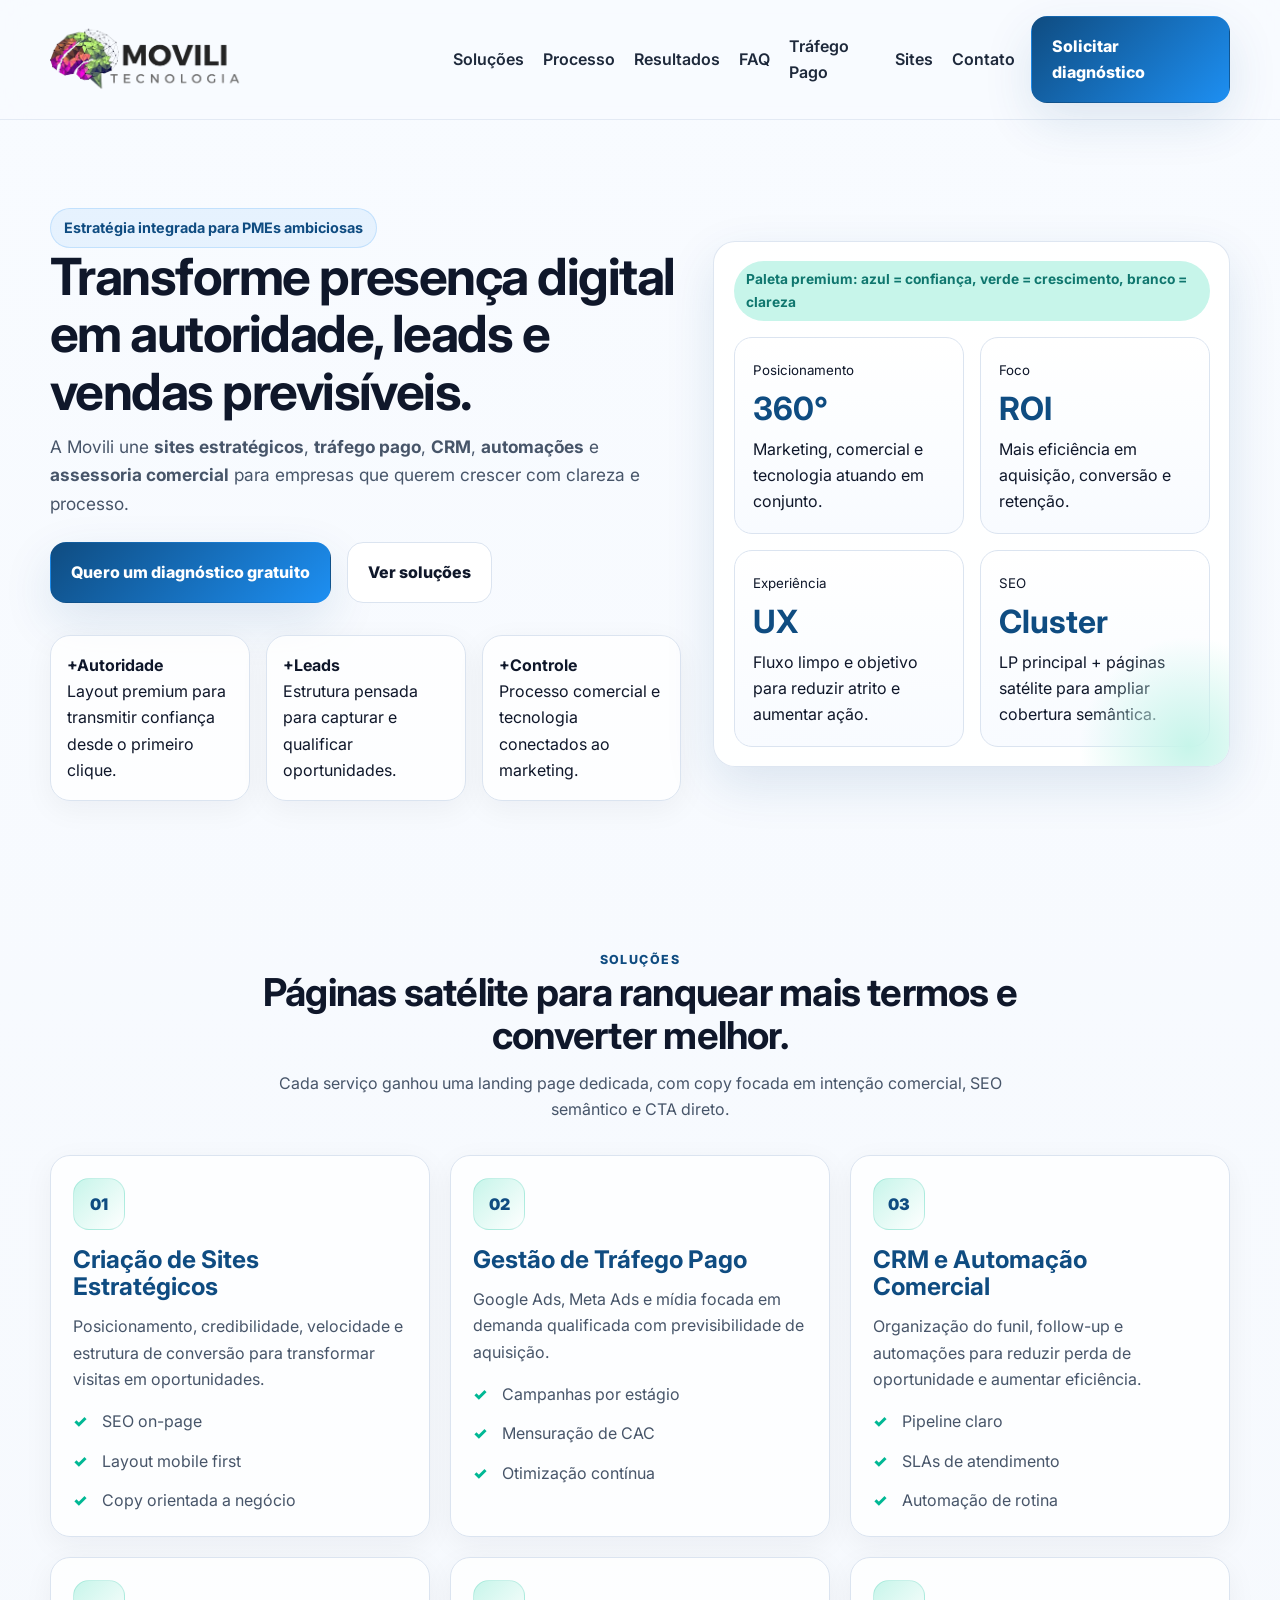
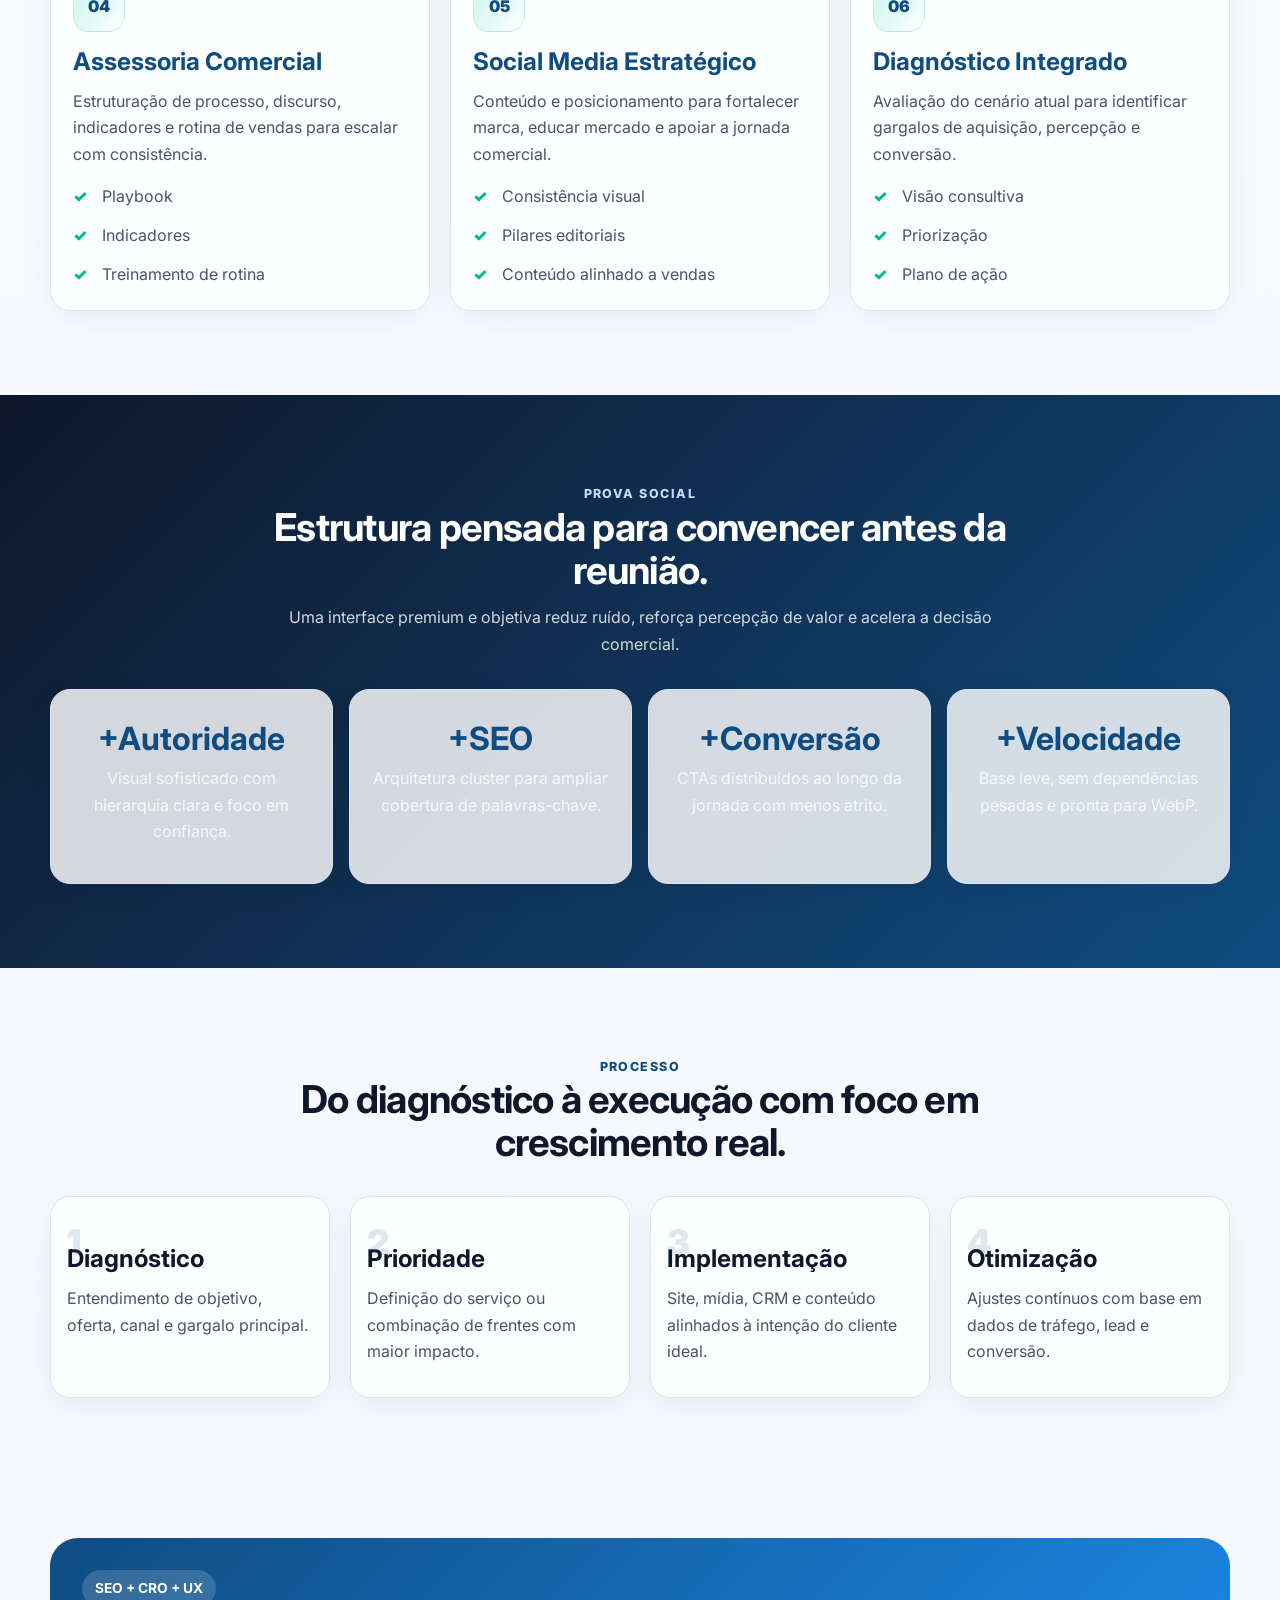
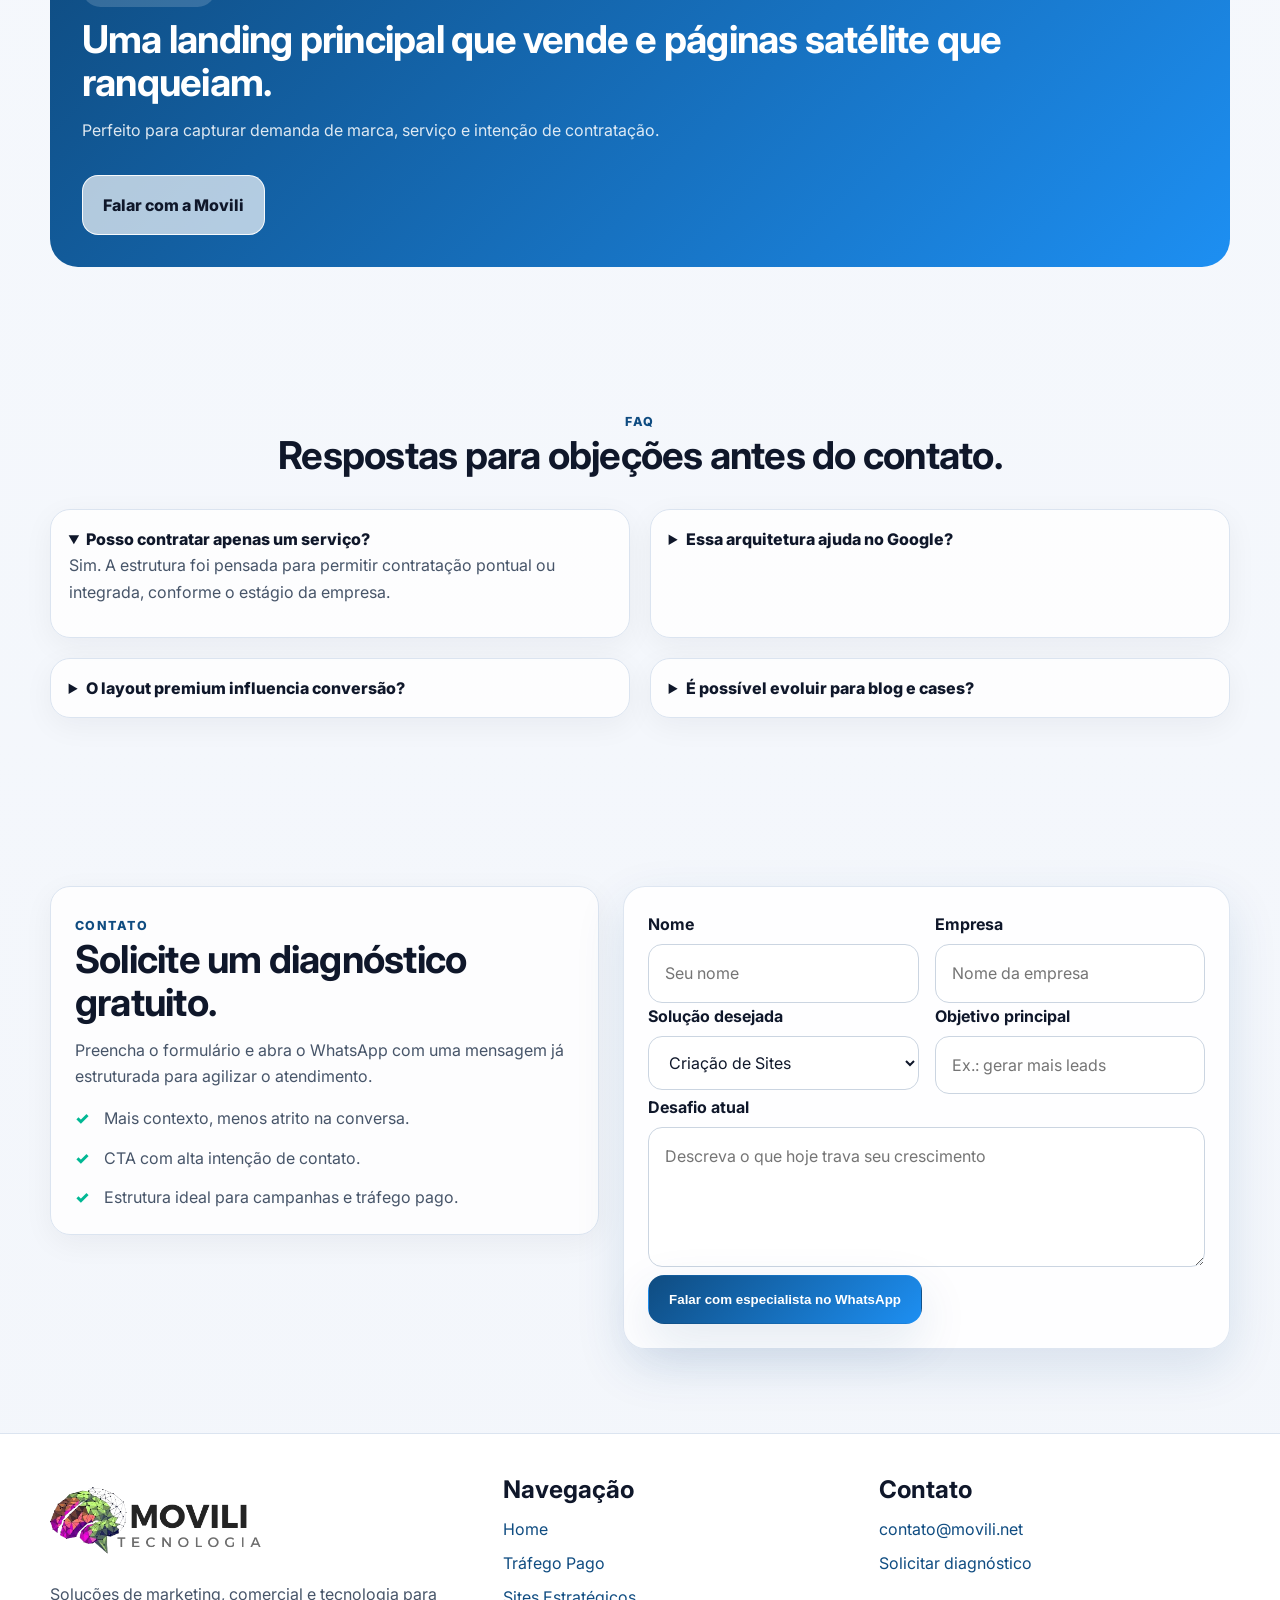
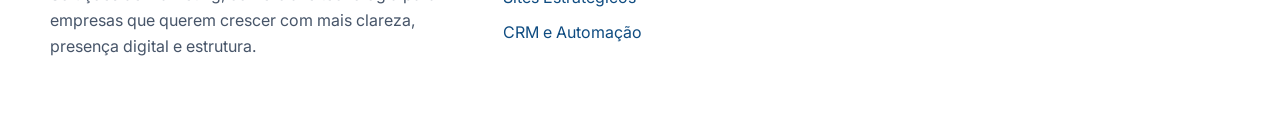
==== commit 6e48e3df: "logo update" ====
--- a/index.html
+++ b/index.html
@@ -1,24 +1,29 @@
 <!doctype html>
 <html lang="pt-BR">
+
 <head>
   <meta charset="utf-8">
   <meta name="viewport" content="width=device-width, initial-scale=1">
   <title>Marketing, Comercial e Tecnologia para Crescimento Real | Movili</title>
-  <meta name="description" content="Landing page premium da Movili com foco em SEO, geração de leads, tráfego pago, sites que convertem, CRM e assessoria comercial.">
+  <meta name="description"
+    content="Landing page premium da Movili com foco em SEO, geração de leads, tráfego pago, sites que convertem, CRM e assessoria comercial.">
   <meta name="robots" content="index,follow,max-image-preview:large,max-snippet:-1,max-video-preview:-1">
   <link rel="canonical" href="https://movili.net/">
   <meta property="og:type" content="website">
   <meta property="og:locale" content="pt_BR">
   <meta property="og:site_name" content="Movili">
   <meta property="og:title" content="Marketing, Comercial e Tecnologia para Crescimento Real | Movili">
-  <meta property="og:description" content="Landing page premium da Movili com foco em SEO, geração de leads, tráfego pago, sites que convertem, CRM e assessoria comercial.">
+  <meta property="og:description"
+    content="Landing page premium da Movili com foco em SEO, geração de leads, tráfego pago, sites que convertem, CRM e assessoria comercial.">
   <meta property="og:url" content="https://movili.net/">
   <meta name="twitter:card" content="summary_large_image">
   <meta name="twitter:title" content="Marketing, Comercial e Tecnologia para Crescimento Real | Movili">
-  <meta name="twitter:description" content="Landing page premium da Movili com foco em SEO, geração de leads, tráfego pago, sites que convertem, CRM e assessoria comercial.">
+  <meta name="twitter:description"
+    content="Landing page premium da Movili com foco em SEO, geração de leads, tráfego pago, sites que convertem, CRM e assessoria comercial.">
   <link rel="preconnect" href="https://fonts.googleapis.com">
   <link rel="preconnect" href="https://fonts.gstatic.com" crossorigin>
-  <link href="https://fonts.googleapis.com/css2?family=Inter:wght@400;500;600;700;800;900&display=swap" rel="stylesheet">
+  <link href="https://fonts.googleapis.com/css2?family=Inter:wght@400;500;600;700;800;900&display=swap"
+    rel="stylesheet">
   <link rel="stylesheet" href="/assets/css/styles.css">
   <script type="application/ld+json">{
   "@context": "https://schema.org",
@@ -49,209 +54,294 @@
   ]
 }</script>
 </head>
+
 <body class="">
-<header class="site-header">
-  <div class="container nav-wrap">
-    <a class="brand" href="/index.html" aria-label="Movili Home"><span class="brand-mark">M</span><span>Movili</span></a>
-    <button class="nav-toggle" aria-label="Abrir menu" aria-expanded="false">☰</button>
-    <nav class="nav" aria-label="Principal">
-      <a href="/index.html#solucoes">Soluções</a>
-      <a href="/index.html#processo">Processo</a>
-      <a href="/index.html#cases">Resultados</a>
-      <a href="/index.html#faq">FAQ</a>
-      <a href="/servicos/trafego-pago.html">Tráfego Pago</a>
-      <a href="/servicos/sites-estrategicos.html">Sites</a>
-      <a href="/index.html#contato">Contato</a>
-    </nav>
-    <div class="nav-actions"><a class="btn btn-primary" href="#contato">Solicitar diagnóstico</a></div>
-  </div>
-</header>
-
-<main>
-  <section class="hero">
-    <div class="container hero-grid">
-      <div class="hero-copy">
-        <span class="eyebrow">Estratégia integrada para PMEs ambiciosas</span>
-        <h1>Transforme presença digital em autoridade, leads e vendas previsíveis.</h1>
-        <p>A Movili une <strong>sites estratégicos</strong>, <strong>tráfego pago</strong>, <strong>CRM</strong>, <strong>automações</strong> e <strong>assessoria comercial</strong> para empresas que querem crescer com clareza e processo.</p>
-        <div class="hero-actions">
-          <a class="btn btn-primary" href="#contato">Quero um diagnóstico gratuito</a>
-          <a class="btn btn-secondary" href="#solucoes">Ver soluções</a>
-        </div>
-        <div class="hero-points">
-          <div><strong>+Autoridade</strong><br><span>Layout premium para transmitir confiança desde o primeiro clique.</span></div>
-          <div><strong>+Leads</strong><br><span>Estrutura pensada para capturar e qualificar oportunidades.</span></div>
-          <div><strong>+Controle</strong><br><span>Processo comercial e tecnologia conectados ao marketing.</span></div>
-        </div>
-      </div>
-      <div class="hero-card hero-visual">
-        <span class="badge">Paleta premium: azul = confiança, verde = crescimento, branco = clareza</span>
-        <div class="metric-grid" style="margin-top:1rem">
-          <div class="metric"><small>Posicionamento</small><strong>360°</strong><span>Marketing, comercial e tecnologia atuando em conjunto.</span></div>
-          <div class="metric"><small>Foco</small><strong>ROI</strong><span>Mais eficiência em aquisição, conversão e retenção.</span></div>
-          <div class="metric"><small>Experiência</small><strong>UX</strong><span>Fluxo limpo e objetivo para reduzir atrito e aumentar ação.</span></div>
-          <div class="metric"><small>SEO</small><strong>Cluster</strong><span>LP principal + páginas satélite para ampliar cobertura semântica.</span></div>
-        </div>
-      </div>
+  <header class="site-header">
+    <div class="container nav-wrap">
+      <a class="brand" href="/index.html" aria-label="Movili Home"><img src="/assets/img/logo.png" width="50%"
+          alt="logo Movili Tecnologia" srcset=""></a>
+      <button class="nav-toggle" aria-label="Abrir menu" aria-expanded="false">☰</button>
+      <nav class="nav" aria-label="Principal">
+        <a href="/index.html#solucoes">Soluções</a>
+        <a href="/index.html#processo">Processo</a>
+        <a href="/index.html#cases">Resultados</a>
+        <a href="/index.html#faq">FAQ</a>
+        <a href="/servicos/trafego-pago.html">Tráfego Pago</a>
+        <a href="/servicos/sites-estrategicos.html">Sites</a>
+        <a href="/index.html#contato">Contato</a>
+      </nav>
+      <div class="nav-actions"><a class="btn btn-primary" href="#contato">Solicitar diagnóstico</a></div>
     </div>
-  </section>
-
-  <section class="section" id="solucoes">
-    <div class="container">
-      <div class="section-head">
-        <span class="kicker">Soluções</span>
-        <h2>Páginas satélite para ranquear mais termos e converter melhor.</h2>
-        <p>Cada serviço ganhou uma landing page dedicada, com copy focada em intenção comercial, SEO semântico e CTA direto.</p>
-      </div>
-      <div class="grid-3">
-        <article class="service-card">
-          <div class="icon">01</div>
-          <h3><a href="/servicos/sites-estrategicos.html">Criação de Sites Estratégicos</a></h3>
-          <p>Posicionamento, credibilidade, velocidade e estrutura de conversão para transformar visitas em oportunidades.</p>
-          <ul class="checklist"><li>SEO on-page</li><li>Layout mobile first</li><li>Copy orientada a negócio</li></ul>
-        </article>
-        <article class="service-card">
-          <div class="icon">02</div>
-          <h3><a href="/servicos/trafego-pago.html">Gestão de Tráfego Pago</a></h3>
-          <p>Google Ads, Meta Ads e mídia focada em demanda qualificada com previsibilidade de aquisição.</p>
-          <ul class="checklist"><li>Campanhas por estágio</li><li>Mensuração de CAC</li><li>Otimização contínua</li></ul>
-        </article>
-        <article class="service-card">
-          <div class="icon">03</div>
-          <h3><a href="/servicos/crm-automacao.html">CRM e Automação Comercial</a></h3>
-          <p>Organização do funil, follow-up e automações para reduzir perda de oportunidade e aumentar eficiência.</p>
-          <ul class="checklist"><li>Pipeline claro</li><li>SLAs de atendimento</li><li>Automação de rotina</li></ul>
-        </article>
-        <article class="service-card">
-          <div class="icon">04</div>
-          <h3><a href="/servicos/assessoria-comercial.html">Assessoria Comercial</a></h3>
-          <p>Estruturação de processo, discurso, indicadores e rotina de vendas para escalar com consistência.</p>
-          <ul class="checklist"><li>Playbook</li><li>Indicadores</li><li>Treinamento de rotina</li></ul>
-        </article>
-        <article class="service-card">
-          <div class="icon">05</div>
-          <h3><a href="/servicos/social-media.html">Social Media Estratégico</a></h3>
-          <p>Conteúdo e posicionamento para fortalecer marca, educar mercado e apoiar a jornada comercial.</p>
-          <ul class="checklist"><li>Consistência visual</li><li>Pilares editoriais</li><li>Conteúdo alinhado a vendas</li></ul>
-        </article>
-        <article class="service-card">
-          <div class="icon">06</div>
-          <h3><a href="#contato">Diagnóstico Integrado</a></h3>
-          <p>Avaliação do cenário atual para identificar gargalos de aquisição, percepção e conversão.</p>
-          <ul class="checklist"><li>Visão consultiva</li><li>Priorização</li><li>Plano de ação</li></ul>
-        </article>
+  </header>
+
+  <main>
+    <section class="hero">
+      <div class="container hero-grid">
+        <div class="hero-copy">
+          <span class="eyebrow">Estratégia integrada para PMEs ambiciosas</span>
+          <h1>Transforme presença digital em autoridade, leads e vendas previsíveis.</h1>
+          <p>A Movili une <strong>sites estratégicos</strong>, <strong>tráfego pago</strong>, <strong>CRM</strong>,
+            <strong>automações</strong> e <strong>assessoria comercial</strong> para empresas que querem crescer com
+            clareza e processo.</p>
+          <div class="hero-actions">
+            <a class="btn btn-primary" href="#contato">Quero um diagnóstico gratuito</a>
+            <a class="btn btn-secondary" href="#solucoes">Ver soluções</a>
+          </div>
+          <div class="hero-points">
+            <div><strong>+Autoridade</strong><br><span>Layout premium para transmitir confiança desde o primeiro
+                clique.</span></div>
+            <div><strong>+Leads</strong><br><span>Estrutura pensada para capturar e qualificar oportunidades.</span>
+            </div>
+            <div><strong>+Controle</strong><br><span>Processo comercial e tecnologia conectados ao marketing.</span>
+            </div>
+          </div>
+        </div>
+        <div class="hero-card hero-visual">
+          <span class="badge">Paleta premium: azul = confiança, verde = crescimento, branco = clareza</span>
+          <div class="metric-grid" style="margin-top:1rem">
+            <div class="metric"><small>Posicionamento</small><strong>360°</strong><span>Marketing, comercial e
+                tecnologia atuando em conjunto.</span></div>
+            <div class="metric"><small>Foco</small><strong>ROI</strong><span>Mais eficiência em aquisição, conversão e
+                retenção.</span></div>
+            <div class="metric"><small>Experiência</small><strong>UX</strong><span>Fluxo limpo e objetivo para reduzir
+                atrito e aumentar ação.</span></div>
+            <div class="metric"><small>SEO</small><strong>Cluster</strong><span>LP principal + páginas satélite para
+                ampliar cobertura semântica.</span></div>
+          </div>
+        </div>
+      </div>
+    </section>
+
+    <section class="section" id="solucoes">
+      <div class="container">
+        <div class="section-head">
+          <span class="kicker">Soluções</span>
+          <h2>Páginas satélite para ranquear mais termos e converter melhor.</h2>
+          <p>Cada serviço ganhou uma landing page dedicada, com copy focada em intenção comercial, SEO semântico e CTA
+            direto.</p>
+        </div>
+        <div class="grid-3">
+          <article class="service-card">
+            <div class="icon">01</div>
+            <h3><a href="/servicos/sites-estrategicos.html">Criação de Sites Estratégicos</a></h3>
+            <p>Posicionamento, credibilidade, velocidade e estrutura de conversão para transformar visitas em
+              oportunidades.</p>
+            <ul class="checklist">
+              <li>SEO on-page</li>
+              <li>Layout mobile first</li>
+              <li>Copy orientada a negócio</li>
+            </ul>
+          </article>
+          <article class="service-card">
+            <div class="icon">02</div>
+            <h3><a href="/servicos/trafego-pago.html">Gestão de Tráfego Pago</a></h3>
+            <p>Google Ads, Meta Ads e mídia focada em demanda qualificada com previsibilidade de aquisição.</p>
+            <ul class="checklist">
+              <li>Campanhas por estágio</li>
+              <li>Mensuração de CAC</li>
+              <li>Otimização contínua</li>
+            </ul>
+          </article>
+          <article class="service-card">
+            <div class="icon">03</div>
+            <h3><a href="/servicos/crm-automacao.html">CRM e Automação Comercial</a></h3>
+            <p>Organização do funil, follow-up e automações para reduzir perda de oportunidade e aumentar eficiência.
+            </p>
+            <ul class="checklist">
+              <li>Pipeline claro</li>
+              <li>SLAs de atendimento</li>
+              <li>Automação de rotina</li>
+            </ul>
+          </article>
+          <article class="service-card">
+            <div class="icon">04</div>
+            <h3><a href="/servicos/assessoria-comercial.html">Assessoria Comercial</a></h3>
+            <p>Estruturação de processo, discurso, indicadores e rotina de vendas para escalar com consistência.</p>
+            <ul class="checklist">
+              <li>Playbook</li>
+              <li>Indicadores</li>
+              <li>Treinamento de rotina</li>
+            </ul>
+          </article>
+          <article class="service-card">
+            <div class="icon">05</div>
+            <h3><a href="/servicos/social-media.html">Social Media Estratégico</a></h3>
+            <p>Conteúdo e posicionamento para fortalecer marca, educar mercado e apoiar a jornada comercial.</p>
+            <ul class="checklist">
+              <li>Consistência visual</li>
+              <li>Pilares editoriais</li>
+              <li>Conteúdo alinhado a vendas</li>
+            </ul>
+          </article>
+          <article class="service-card">
+            <div class="icon">06</div>
+            <h3><a href="#contato">Diagnóstico Integrado</a></h3>
+            <p>Avaliação do cenário atual para identificar gargalos de aquisição, percepção e conversão.</p>
+            <ul class="checklist">
+              <li>Visão consultiva</li>
+              <li>Priorização</li>
+              <li>Plano de ação</li>
+            </ul>
+          </article>
+        </div>
+      </div>
+    </section>
+
+    <section class="section strip" id="cases">
+      <div class="container">
+        <div class="section-head">
+          <span class="kicker" style="color:#bfdbfe">Prova social</span>
+          <h2 style="color:#fff">Estrutura pensada para convencer antes da reunião.</h2>
+          <p>Uma interface premium e objetiva reduz ruído, reforça percepção de valor e acelera a decisão comercial.</p>
+        </div>
+        <div class="proof">
+          <div class="stat-card"><strong>+Autoridade</strong>
+            <p>Visual sofisticado com hierarquia clara e foco em confiança.</p>
+          </div>
+          <div class="stat-card"><strong>+SEO</strong>
+            <p>Arquitetura cluster para ampliar cobertura de palavras-chave.</p>
+          </div>
+          <div class="stat-card"><strong>+Conversão</strong>
+            <p>CTAs distribuídos ao longo da jornada com menos atrito.</p>
+          </div>
+          <div class="stat-card"><strong>+Velocidade</strong>
+            <p>Base leve, sem dependências pesadas e pronta para WebP.</p>
+          </div>
+        </div>
+      </div>
+    </section>
+
+    <section class="section" id="processo">
+      <div class="container">
+        <div class="section-head">
+          <span class="kicker">Processo</span>
+          <h2>Do diagnóstico à execução com foco em crescimento real.</h2>
+        </div>
+        <div class="grid-4">
+          <article class="process-step"><span>1</span>
+            <h3>Diagnóstico</h3>
+            <p>Entendimento de objetivo, oferta, canal e gargalo principal.</p>
+          </article>
+          <article class="process-step"><span>2</span>
+            <h3>Prioridade</h3>
+            <p>Definição do serviço ou combinação de frentes com maior impacto.</p>
+          </article>
+          <article class="process-step"><span>3</span>
+            <h3>Implementação</h3>
+            <p>Site, mídia, CRM e conteúdo alinhados à intenção do cliente ideal.</p>
+          </article>
+          <article class="process-step"><span>4</span>
+            <h3>Otimização</h3>
+            <p>Ajustes contínuos com base em dados de tráfego, lead e conversão.</p>
+          </article>
+        </div>
+      </div>
+    </section>
+
+    <section class="section section-sm">
+      <div class="container cta-band">
+        <div>
+          <span class="badge" style="background:rgba(255,255,255,.16);color:#fff">SEO + CRO + UX</span>
+          <h2 style="color:#fff;margin-top:.7rem">Uma landing principal que vende e páginas satélite que ranqueiam.</h2>
+          <p>Perfeito para capturar demanda de marca, serviço e intenção de contratação.</p>
+        </div>
+        <a class="btn btn-ghost" href="#contato">Falar com a Movili</a>
+      </div>
+    </section>
+
+    <section class="section" id="faq">
+      <div class="container">
+        <div class="section-head">
+          <span class="kicker">FAQ</span>
+          <h2>Respostas para objeções antes do contato.</h2>
+        </div>
+        <div class="faq grid-2">
+          <details open>
+            <summary>Posso contratar apenas um serviço?</summary>
+            <p>Sim. A estrutura foi pensada para permitir contratação pontual ou integrada, conforme o estágio da
+              empresa.</p>
+          </details>
+          <details>
+            <summary>Essa arquitetura ajuda no Google?</summary>
+            <p>Sim. A LP principal fortalece a entidade da marca e as páginas satélite ampliam relevância para termos
+              específicos de serviço.</p>
+          </details>
+          <details>
+            <summary>O layout premium influencia conversão?</summary>
+            <p>Influência diretamente na percepção de valor, clareza de navegação e confiança no primeiro contato.</p>
+          </details>
+          <details>
+            <summary>É possível evoluir para blog e cases?</summary>
+            <p>Sim. A base já está pronta para expansão com cluster de conteúdo, páginas locais e estudos de caso.</p>
+          </details>
+        </div>
+      </div>
+    </section>
+
+    <section class="section" id="contato">
+      <div class="container contact-wrap">
+        <div class="contact-card card" style="padding:1.5rem">
+          <span class="kicker">Contato</span>
+          <h2>Solicite um diagnóstico gratuito.</h2>
+          <p>Preencha o formulário e abra o WhatsApp com uma mensagem já estruturada para agilizar o atendimento.</p>
+          <ul class="checklist">
+            <li>Mais contexto, menos atrito na conversa.</li>
+            <li>CTA com alta intenção de contato.</li>
+            <li>Estrutura ideal para campanhas e tráfego pago.</li>
+          </ul>
+        </div>
+        <form id="lead-form" class="form-card card">
+          <div class="form-grid">
+            <div><label for="nome">Nome</label><input id="nome" name="nome" required placeholder="Seu nome"></div>
+            <div><label for="empresa">Empresa</label><input id="empresa" name="empresa" required
+                placeholder="Nome da empresa"></div>
+          </div>
+          <div class="form-grid">
+            <div><label for="servico">Solução desejada</label><select id="servico" name="servico">
+                <option>Criação de Sites</option>
+                <option>Tráfego Pago</option>
+                <option>CRM e Automação</option>
+                <option>Assessoria Comercial</option>
+                <option>Social Media</option>
+                <option>Estrutura integrada</option>
+              </select></div>
+            <div><label for="objetivo">Objetivo principal</label><input id="objetivo" name="objetivo" required
+                placeholder="Ex.: gerar mais leads"></div>
+          </div>
+          <div><label for="desafio">Desafio atual</label><textarea id="desafio" name="desafio"
+              placeholder="Descreva o que hoje trava seu crescimento"></textarea></div>
+          <button class="btn btn-primary" type="submit">Falar com especialista no WhatsApp</button>
+        </form>
+      </div>
+    </section>
+  </main>
+  <footer>
+    <div class="container footer-grid">
+      <div>
+        <a class="brand" href="/index.html"><img src="/assets/img/logo.png" width="50%" alt="logo Movili Tecnologia"
+            srcset=""></a>
+        <p style="margin-top:1rem">Soluções de marketing, comercial e tecnologia para empresas que querem crescer com
+          mais clareza, presença digital e estrutura.</p>
+      </div>
+      <div>
+        <h3>Navegação</h3>
+        <div class="footer-links">
+          <a href="/index.html">Home</a>
+          <a href="/servicos/trafego-pago.html">Tráfego Pago</a>
+          <a href="/servicos/sites-estrategicos.html">Sites Estratégicos</a>
+          <a href="/servicos/crm-automacao.html">CRM e Automação</a>
+        </div>
+      </div>
+      <div>
+        <h3>Contato</h3>
+        <div class="footer-links">
+          <a href="mailto:contato@movili.net">contato@movili.net</a>
+          <a href="#contato">Solicitar diagnóstico</a>
+        </div>
       </div>
     </div>
-  </section>
-
-  <section class="section strip" id="cases">
-    <div class="container">
-      <div class="section-head">
-        <span class="kicker" style="color:#bfdbfe">Prova social</span>
-        <h2 style="color:#fff">Estrutura pensada para convencer antes da reunião.</h2>
-        <p>Uma interface premium e objetiva reduz ruído, reforça percepção de valor e acelera a decisão comercial.</p>
-      </div>
-      <div class="proof">
-        <div class="stat-card"><strong>+Autoridade</strong><p>Visual sofisticado com hierarquia clara e foco em confiança.</p></div>
-        <div class="stat-card"><strong>+SEO</strong><p>Arquitetura cluster para ampliar cobertura de palavras-chave.</p></div>
-        <div class="stat-card"><strong>+Conversão</strong><p>CTAs distribuídos ao longo da jornada com menos atrito.</p></div>
-        <div class="stat-card"><strong>+Velocidade</strong><p>Base leve, sem dependências pesadas e pronta para WebP.</p></div>
-      </div>
-    </div>
-  </section>
-
-  <section class="section" id="processo">
-    <div class="container">
-      <div class="section-head">
-        <span class="kicker">Processo</span>
-        <h2>Do diagnóstico à execução com foco em crescimento real.</h2>
-      </div>
-      <div class="grid-4">
-        <article class="process-step"><span>1</span><h3>Diagnóstico</h3><p>Entendimento de objetivo, oferta, canal e gargalo principal.</p></article>
-        <article class="process-step"><span>2</span><h3>Prioridade</h3><p>Definição do serviço ou combinação de frentes com maior impacto.</p></article>
-        <article class="process-step"><span>3</span><h3>Implementação</h3><p>Site, mídia, CRM e conteúdo alinhados à intenção do cliente ideal.</p></article>
-        <article class="process-step"><span>4</span><h3>Otimização</h3><p>Ajustes contínuos com base em dados de tráfego, lead e conversão.</p></article>
-      </div>
-    </div>
-  </section>
-
-  <section class="section section-sm">
-    <div class="container cta-band">
-      <div>
-        <span class="badge" style="background:rgba(255,255,255,.16);color:#fff">SEO + CRO + UX</span>
-        <h2 style="color:#fff;margin-top:.7rem">Uma landing principal que vende e páginas satélite que ranqueiam.</h2>
-        <p>Perfeito para capturar demanda de marca, serviço e intenção de contratação.</p>
-      </div>
-      <a class="btn btn-ghost" href="#contato">Falar com a Movili</a>
-    </div>
-  </section>
-
-  <section class="section" id="faq">
-    <div class="container">
-      <div class="section-head">
-        <span class="kicker">FAQ</span>
-        <h2>Respostas para objeções antes do contato.</h2>
-      </div>
-      <div class="faq grid-2">
-        <details open><summary>Posso contratar apenas um serviço?</summary><p>Sim. A estrutura foi pensada para permitir contratação pontual ou integrada, conforme o estágio da empresa.</p></details>
-        <details><summary>Essa arquitetura ajuda no Google?</summary><p>Sim. A LP principal fortalece a entidade da marca e as páginas satélite ampliam relevância para termos específicos de serviço.</p></details>
-        <details><summary>O layout premium influencia conversão?</summary><p>Influência diretamente na percepção de valor, clareza de navegação e confiança no primeiro contato.</p></details>
-        <details><summary>É possível evoluir para blog e cases?</summary><p>Sim. A base já está pronta para expansão com cluster de conteúdo, páginas locais e estudos de caso.</p></details>
-      </div>
-    </div>
-  </section>
-
-  <section class="section" id="contato">
-    <div class="container contact-wrap">
-      <div class="contact-card card" style="padding:1.5rem">
-        <span class="kicker">Contato</span>
-        <h2>Solicite um diagnóstico gratuito.</h2>
-        <p>Preencha o formulário e abra o WhatsApp com uma mensagem já estruturada para agilizar o atendimento.</p>
-        <ul class="checklist">
-          <li>Mais contexto, menos atrito na conversa.</li>
-          <li>CTA com alta intenção de contato.</li>
-          <li>Estrutura ideal para campanhas e tráfego pago.</li>
-        </ul>
-      </div>
-      <form id="lead-form" class="form-card card">
-        <div class="form-grid">
-          <div><label for="nome">Nome</label><input id="nome" name="nome" required placeholder="Seu nome"></div>
-          <div><label for="empresa">Empresa</label><input id="empresa" name="empresa" required placeholder="Nome da empresa"></div>
-        </div>
-        <div class="form-grid">
-          <div><label for="servico">Solução desejada</label><select id="servico" name="servico"><option>Criação de Sites</option><option>Tráfego Pago</option><option>CRM e Automação</option><option>Assessoria Comercial</option><option>Social Media</option><option>Estrutura integrada</option></select></div>
-          <div><label for="objetivo">Objetivo principal</label><input id="objetivo" name="objetivo" required placeholder="Ex.: gerar mais leads"></div>
-        </div>
-        <div><label for="desafio">Desafio atual</label><textarea id="desafio" name="desafio" placeholder="Descreva o que hoje trava seu crescimento"></textarea></div>
-        <button class="btn btn-primary" type="submit">Falar com especialista no WhatsApp</button>
-      </form>
-    </div>
-  </section>
-</main>
-<footer>
-  <div class="container footer-grid">
-    <div>
-      <a class="brand" href="/index.html"><span class="brand-mark">M</span><span>Movili</span></a>
-      <p style="margin-top:1rem">Soluções de marketing, comercial e tecnologia para empresas que querem crescer com mais clareza, presença digital e estrutura.</p>
-    </div>
-    <div>
-      <h3>Navegação</h3>
-      <div class="footer-links">
-        <a href="/index.html">Home</a>
-        <a href="/servicos/trafego-pago.html">Tráfego Pago</a>
-        <a href="/servicos/sites-estrategicos.html">Sites Estratégicos</a>
-        <a href="/servicos/crm-automacao.html">CRM e Automação</a>
-      </div>
-    </div>
-    <div>
-      <h3>Contato</h3>
-      <div class="footer-links">
-        <a href="mailto:contato@movili.net">contato@movili.net</a>
-        <a href="#contato">Solicitar diagnóstico</a>
-      </div>
-    </div>
-  </div>
-</footer>
-<script src="/assets/js/main.js" defer></script>
+  </footer>
+  <script src="/assets/js/main.js" defer></script>
 </body>
+
 </html>
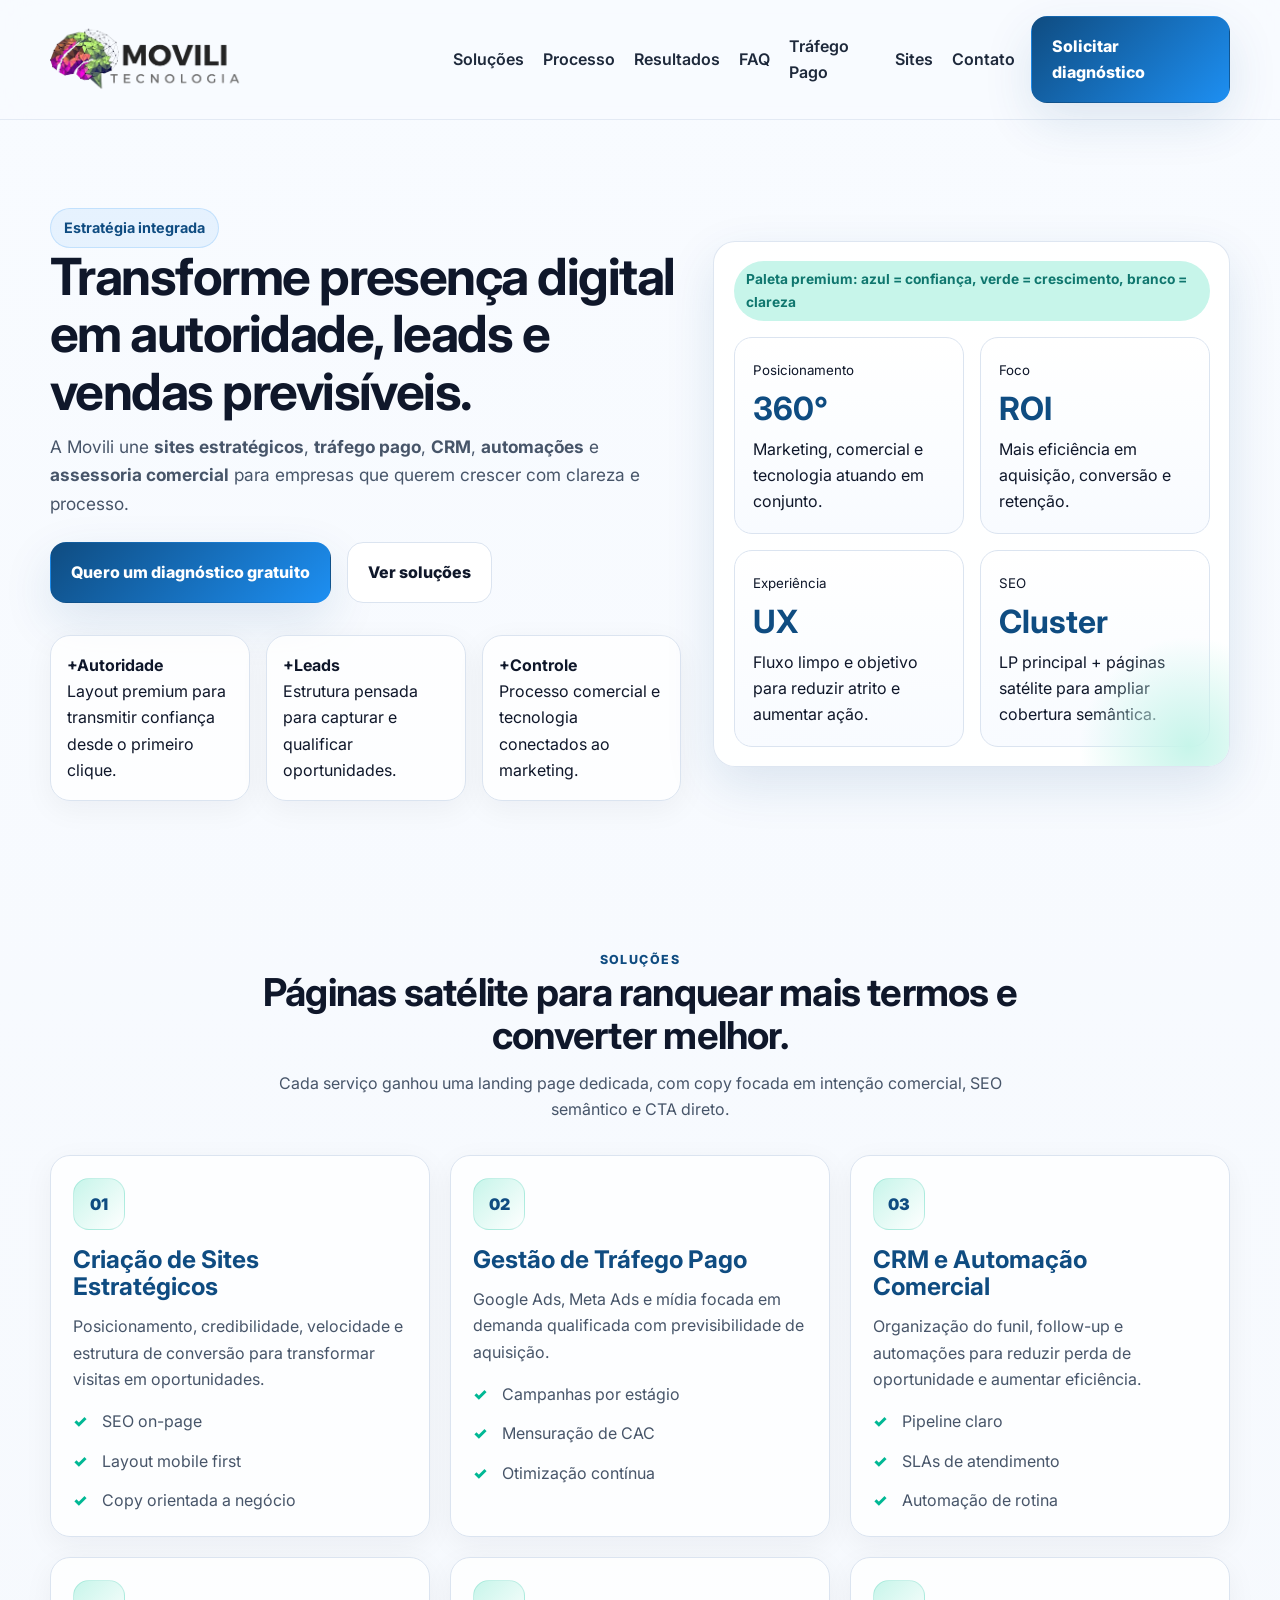
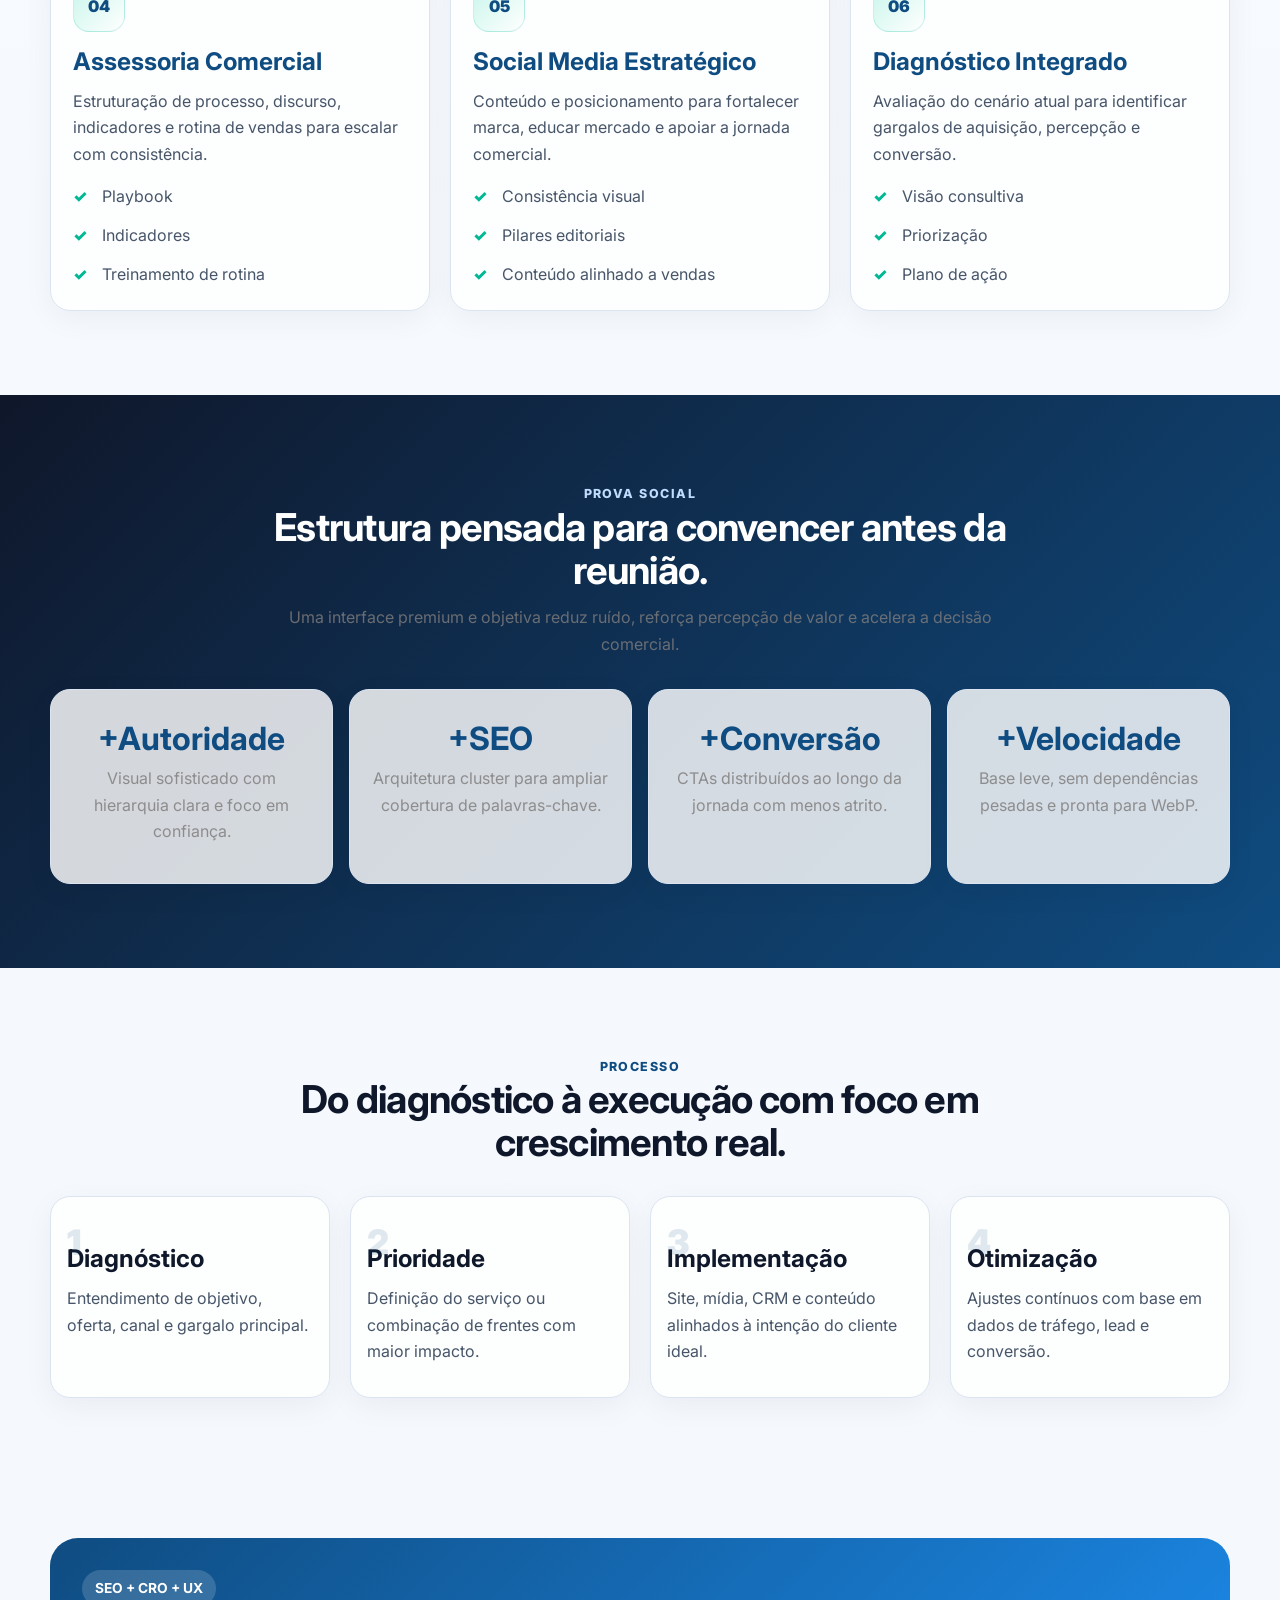
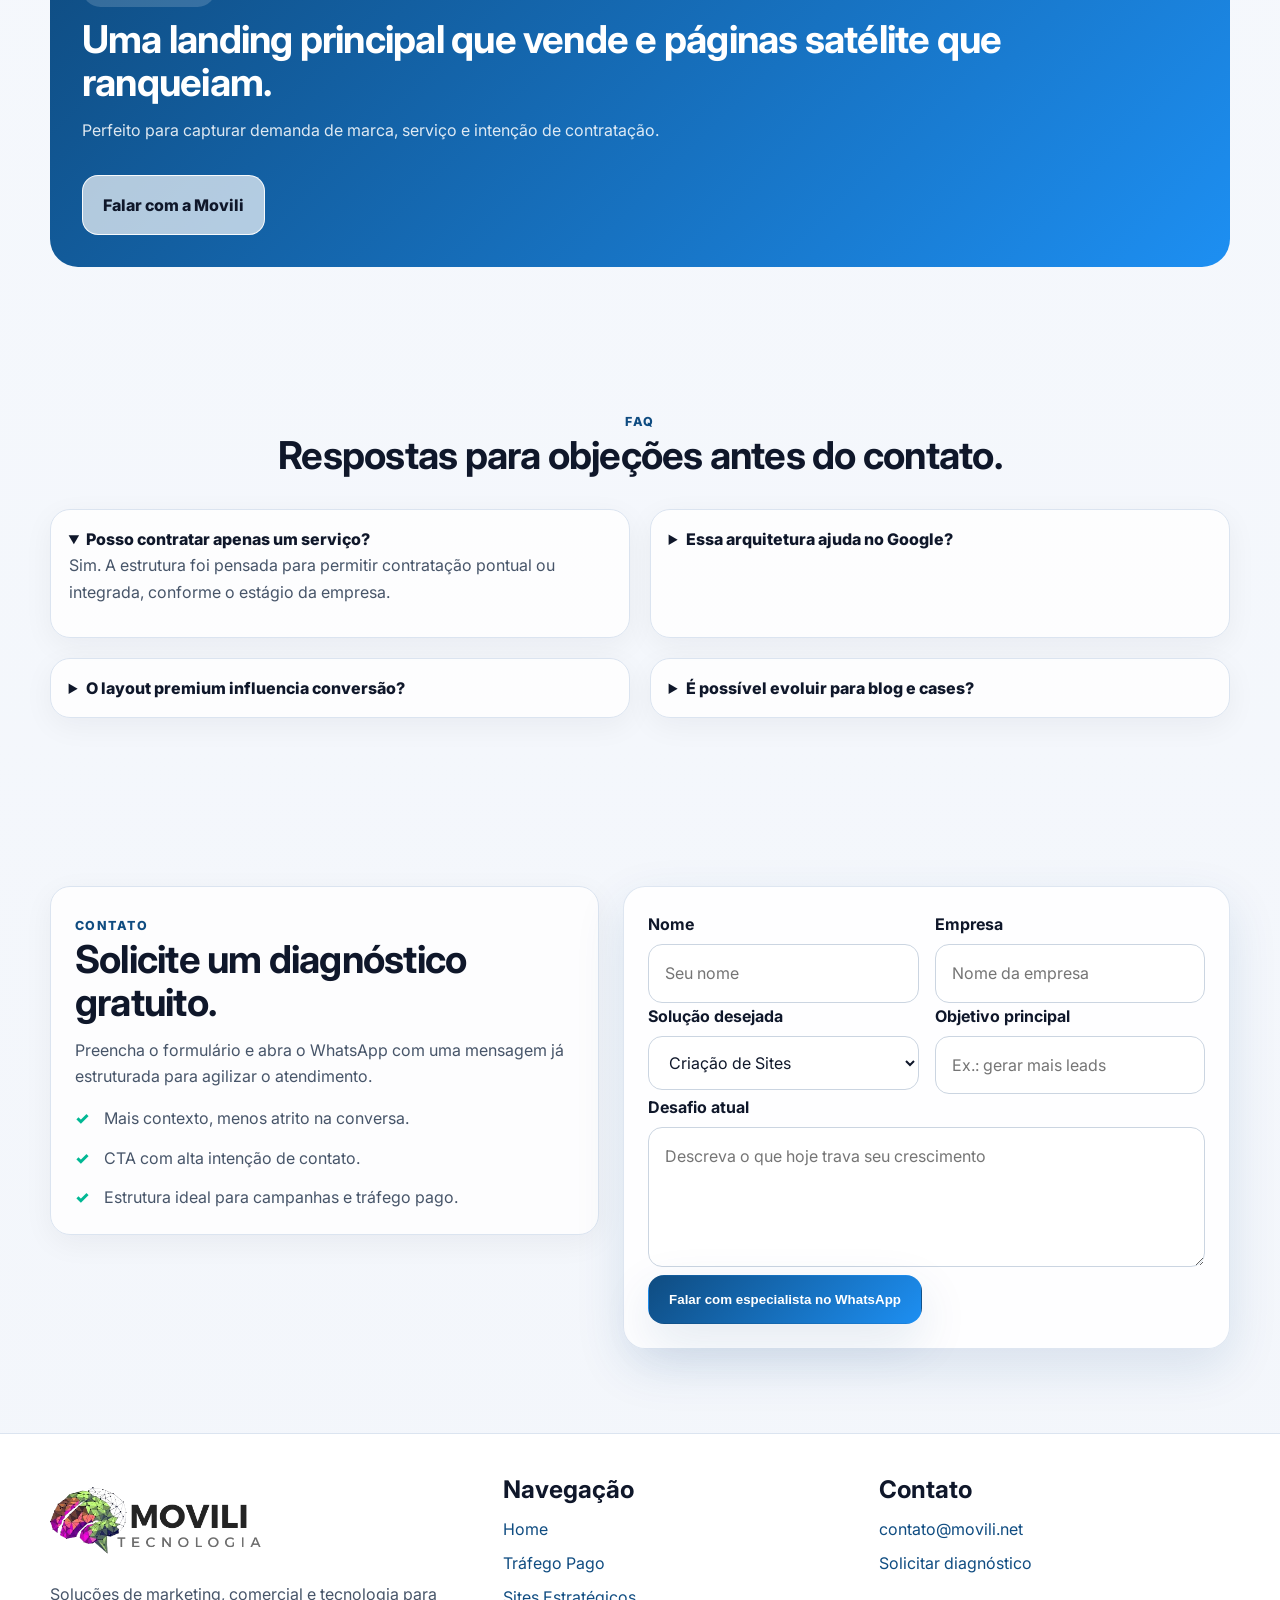
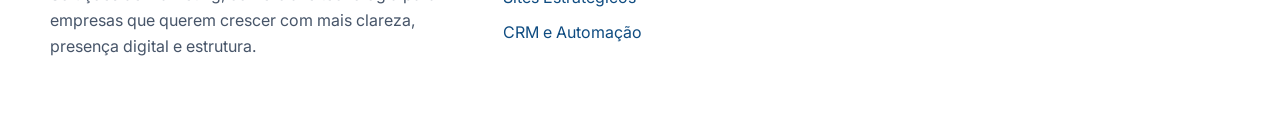
==== commit 8c897d28: "adjust" ====
--- a/index.html
+++ b/index.html
@@ -2,6 +2,7 @@
 <html lang="pt-BR">
 
 <head>
+  <link rel="icon" href="/assets/img/fav.png" type="image/png">
   <meta charset="utf-8">
   <meta name="viewport" content="width=device-width, initial-scale=1">
   <title>Marketing, Comercial e Tecnologia para Crescimento Real | Movili</title>
@@ -78,7 +79,7 @@
     <section class="hero">
       <div class="container hero-grid">
         <div class="hero-copy">
-          <span class="eyebrow">Estratégia integrada para PMEs ambiciosas</span>
+          <span class="eyebrow">Estratégia integrada</span>
           <h1>Transforme presença digital em autoridade, leads e vendas previsíveis.</h1>
           <p>A Movili une <strong>sites estratégicos</strong>, <strong>tráfego pago</strong>, <strong>CRM</strong>,
             <strong>automações</strong> e <strong>assessoria comercial</strong> para empresas que querem crescer com
--- a/assets/css/styles.css
+++ b/assets/css/styles.css
@@ -65,7 +65,7 @@
 .service-card h3,.offer-card h3{margin-top:1rem}
 .icon{width:52px;height:52px;border-radius:16px;background:linear-gradient(135deg,var(--accent-2),#fff);display:grid;place-items:center;color:var(--primary);font-weight:900;border:1px solid rgba(0,184,148,.18)}
 .strip{background:linear-gradient(135deg,#0f172a,#0f4c81);color:#fff}
-.strip p,.strip li{color:rgba(255,255,255,.82)}
+.strip p,.strip li{color:rgba(126, 123, 123, 0.82)}
 .proof{display:grid;grid-template-columns:repeat(4,1fr);gap:1rem}
 .proof .stat-card{text-align:center;padding:1.4rem}
 .proof strong{display:block;font-size:2rem;color:var(--primary)}
